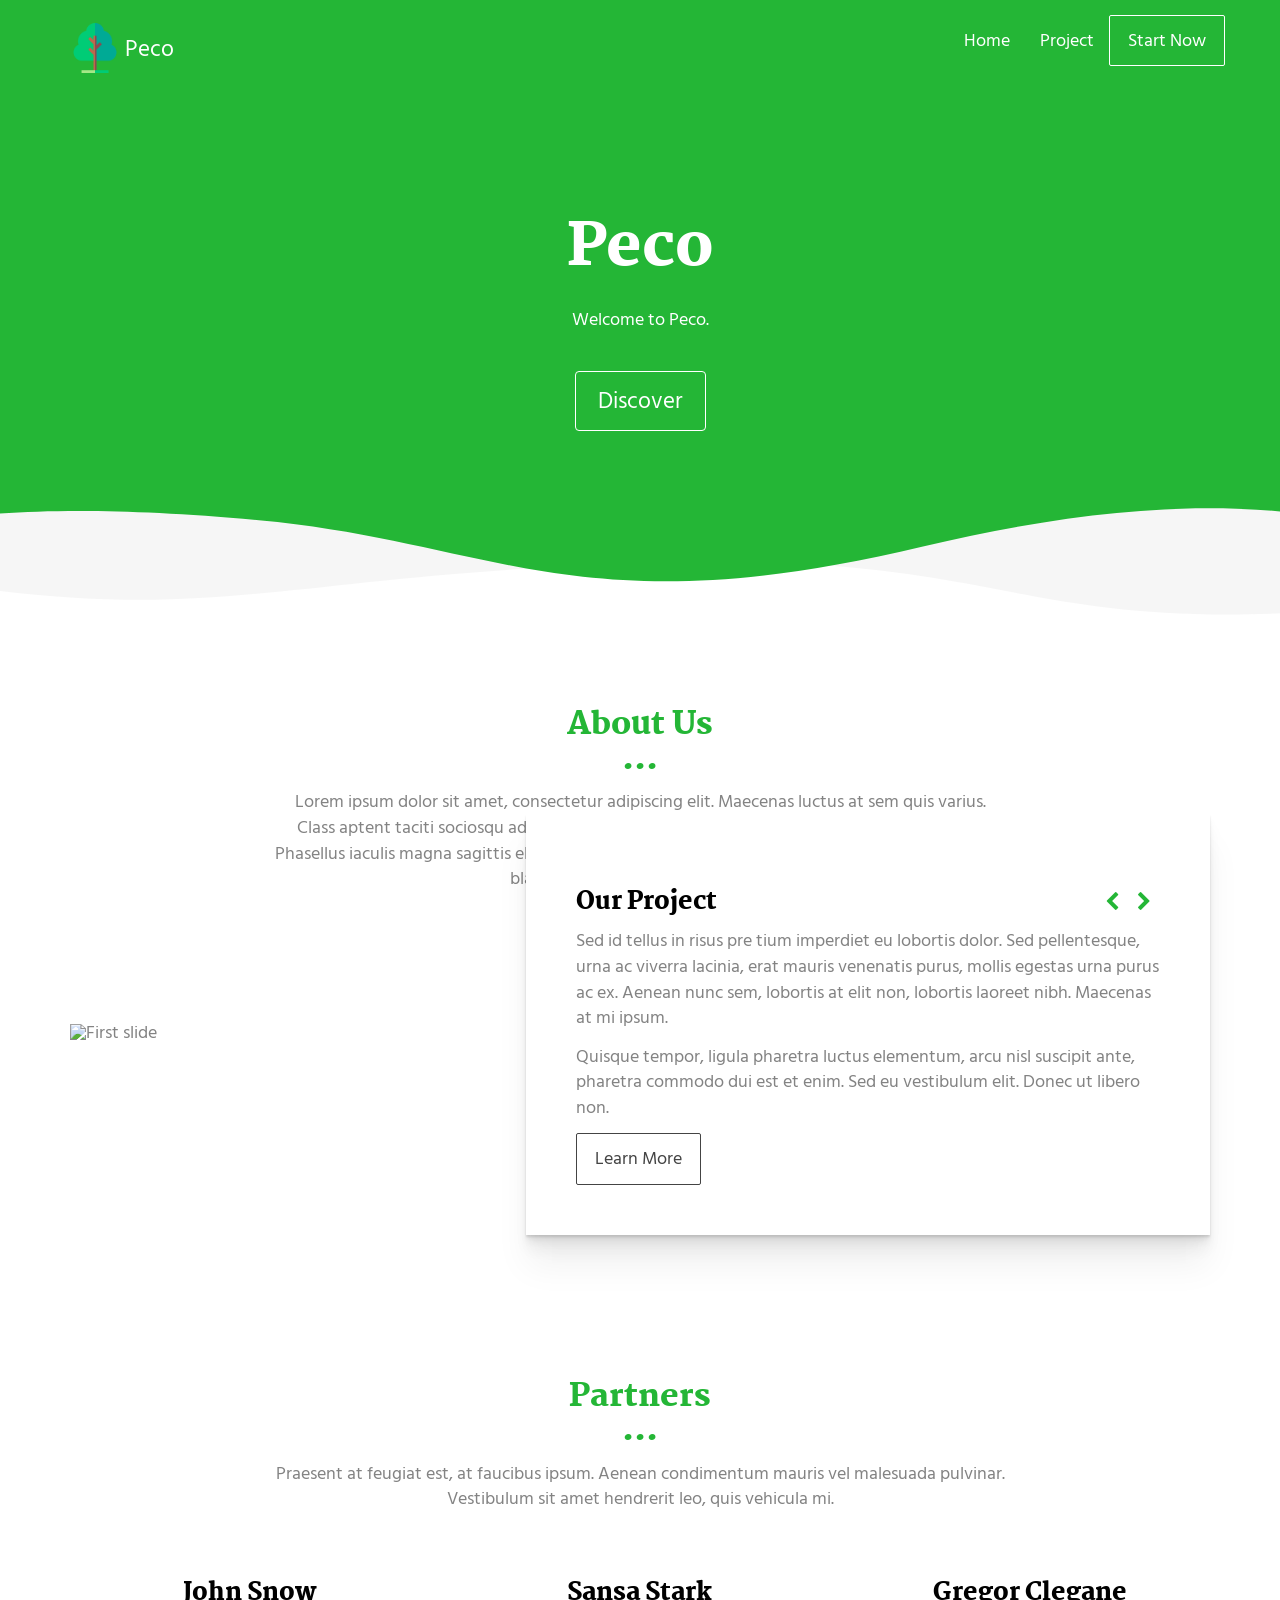
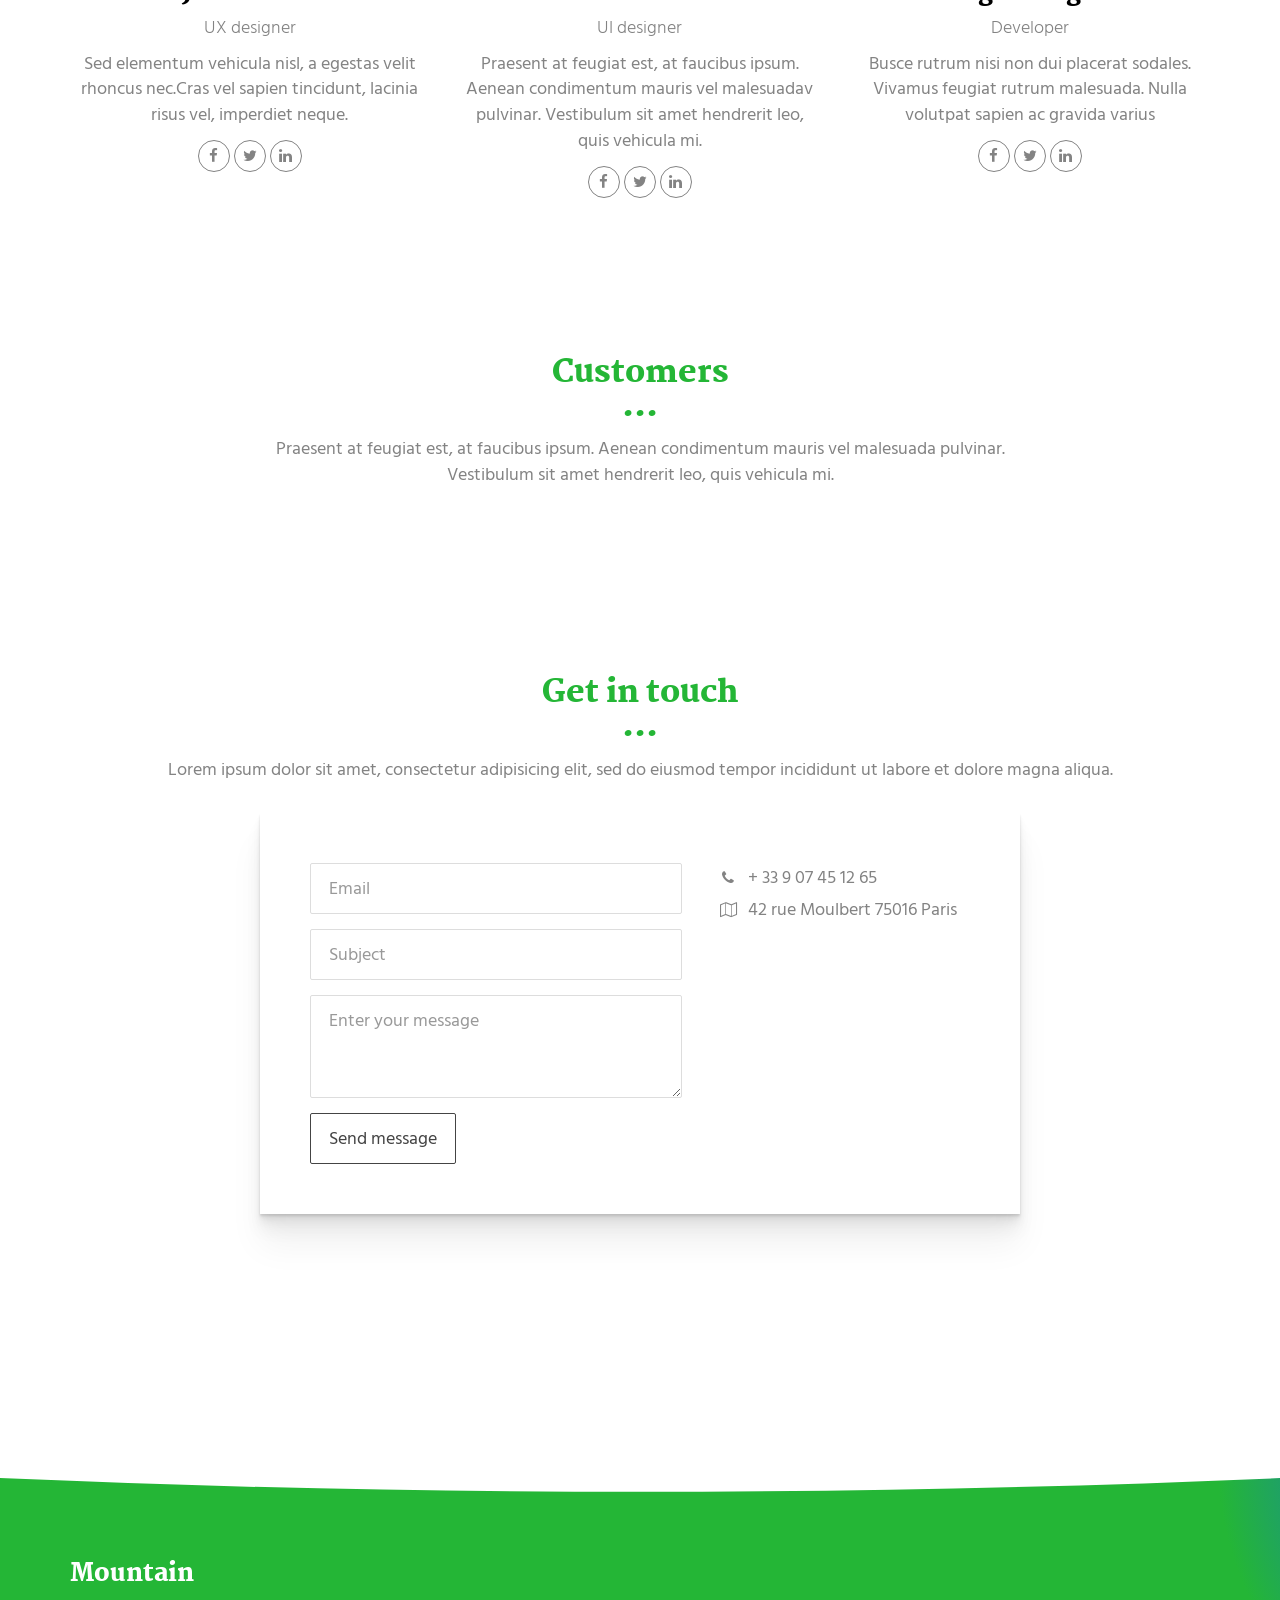
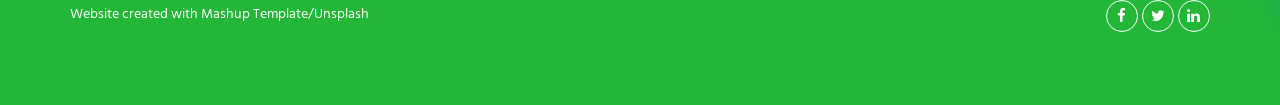
==== index.html @ 73c9eb34 "First commit" ====
<!DOCTYPE html>
<html lang="en">

<head>
  <meta charset="UTF-8">
  <meta content="IE=edge" http-equiv="X-UA-Compatible">
  <meta content="width=device-width,initial-scale=1" name="viewport">
  <meta content="description" name="description">
  <meta name="google" content="notranslate" />
  <meta content="Mashup templates have been developped by Orson.io team" name="author">

  <!-- Disable tap highlight on IE -->
  <meta name="msapplication-tap-highlight" content="no">
  
  
  <link rel="apple-touch-icon" sizes="180x180" href="./assets/apple-icon-180x180.png">
  <link href="./assets/favicon.ico" rel="icon">

  <link href="" rel="stylesheet">


  <title>Peco</title>
  <link rel="shortcut icon" type="image/png" href="./assets/images/garden.png" />

<link href="./main.550dcf66.css" rel="stylesheet"></head>

<body> <!-- Add your content of header -->
<header>
  <nav class="navbar navbar-default active">
    <div class="container">
      <div class="navbar-header">
        <button type="button" class="navbar-toggle collapsed" data-toggle="collapse" data-target="#navbar-collapse" aria-expanded="false">
          <span class="sr-only">Toggle navigation</span>
          <span class="icon-bar"></span>
          <span class="icon-bar"></span>
          <span class="icon-bar"></span>
        </button>
        <a class="navbar-brand" href="./index.html" title="">
          <img src="./assets/images/garden.png" class="navbar-logo-img" alt="">
          Peco
        </a>
      </div>

      <div class="collapse navbar-collapse" id="navbar-collapse">
        <ul class="nav navbar-nav navbar-right">
          <li><a href="./index.html" title="">Home</a></li>
          <li><a href="./project.html" title="">Project</a></li>
          <li>
            <p>
              <a href="./sample-page.html" class="btn btn-default navbar-btn" title="">Start Now</a>
            </p>
          </li>

        </ul>
      </div> 
    </div>
  </nav>
</header>

<!-- Add your site or app content here -->
  <div class="hero-full-container background-image-container white-text-container">
    <div class="container">
      <div class="row">
        <div class="col-xs-12">
          <h1>Peco</h1>
          <p>Welcome to Peco.</p>
          <br>
          <a href="./project.html" class="btn btn-default btn-lg" title="">Discover</a>
        </div>
      </div>
    </div>
  </div>

  <div class="section-container">
    <div class="container">
      <div class="row">
        <div class="col-xs-12 col-md-8 col-md-offset-2">
          <div class="text-center">
            <h2>About Us</h2>
            <p>Lorem ipsum dolor sit amet, consectetur adipiscing elit. Maecenas luctus at sem quis varius. 
            <br>
            Class aptent taciti sociosqu ad litora torquent per conubia nostra, per inceptos himenaeos. Phasellus iaculis magna sagittis elit sagittis, at hendrerit lorem venenatis. Morbi accumsan iaculis blandit. Cras ultrices hendrerit nisl.</p>
          </div>
       </div>
      </div>
    </div>
  </div>

  <div class="section-container">
    <div class="container">
      <div class="row">      
          <div class="col-xs-12">


            <div id="carousel-example-generic" class="carousel carousel-fade slide" data-ride="carousel">
                
                <div class="carousel-inner" role="listbox">

                    <div class="item active">
                        <img class="img-responsive" src="./assets/images/Forest Drone.jpg" alt="First slide">
                        <div class="carousel-caption card-shadow reveal">
                          
                          <h3>Our Project</h3>
                          <a class="left carousel-control" href="#carousel-example-generic" role="button" data-slide="prev">
                            <i class="fa fa-chevron-left" aria-hidden="true"></i>
                            <span class="sr-only">Previous</span>
                          </a>
                          <a class="right carousel-control" href="#carousel-example-generic" role="button" data-slide="next">
                            <i class="fa fa-chevron-right" aria-hidden="true"></i>
                            <span class="sr-only">Next</span>
                          </a>
                          <p>
                            Sed id tellus in risus pre
                            tium imperdiet eu lobortis dolor. Sed pellentesque, urna ac viverra lacinia, erat mauris venenatis purus, mollis egestas urna purus ac ex.
                            Aenean nunc sem, lobortis at elit non, lobortis laoreet nibh. Maecenas at mi ipsum.
                          </p>
                          
                          <p>
                            Quisque tempor, ligula pharetra luctus elementum, arcu nisl suscipit ante, pharetra commodo dui est et enim. Sed eu vestibulum elit. Donec ut libero non.
                          </p>
                          <a href="./project.html" class="btn btn-primary" title="">
                            Learn More
                          </a>
                        </div>
                    </div>
                    <div class="item">
                        <img class="img-responsive" src="./assets/images/img-07.jpg" alt="First slide">
                        <div class="carousel-caption card-shadow reveal">

                          <h3>Lbortis</h3>
                            <a class="left carousel-control" href="#carousel-example-generic" role="button" data-slide="prev">
                              <i class="fa fa-chevron-left" aria-hidden="true"></i>
                              <span class="sr-only">Previous</span>
                            </a>
                            <a class="right carousel-control" href="#carousel-example-generic" role="button" data-slide="next">
                              <i class="fa fa-chevron-right" aria-hidden="true"></i>
                              <span class="sr-only">Next</span>
                            </a>
                          <p>
                            Pre id tellus in risus pre
                            tium imperdiet eu lobortis dolor. Sed pellentesque, urna ac viverra lacinia, erat mauris venenatis purus, mollis egestas urna purus ac ex.
                            Aenean nunc sem, lobortis at elit non, lobortis laoreet nibh. Maecenas at mi ipsum.
                          </p>
                          
                          <p>
                            Quisque tempor, ligula pharetra luctus elementum, arcu nisl suscipit ante, pharetra commodo dui est et enim. Sed eu vestibulum elit. Donec ut libero non.
                          </p>
                          <a href="./project.html" class="btn btn-primary" title="">
                            Discover
                          </a>
                        </div>
                    </div>
                </div>
               
            </div>

           
          </div>
          
        </div>  
      
    </div>
  </div>

  <div class="section-container">
    <div class="container text-center">
      <div class="row section-container-spacer">
        <div class="col-xs-12 col-md-12">
          <h2>Partners</h2>
          <p>Praesent at feugiat est, at faucibus ipsum. Aenean condimentum mauris vel malesuada pulvinar. <br>Vestibulum sit amet hendrerit leo, quis vehicula mi.</p>
        </div>  
      </div>
      <div class="row">
        <div class="col-xs-12 col-md-4">
          <img src="./assets/images/profil-01.jpg" alt="" class="reveal img-responsive reveal-content image-center">
          <h3>John Snow</h3>
          <h4>UX designer</h4>
          <p>Sed elementum vehicula nisl, a egestas velit rhoncus nec.Cras vel sapien tincidunt, lacinia risus vel, imperdiet neque.</p>
          <p>
            <a href="https://facebook.com/" class="social-round-icon fa-icon" title="">
              <i class="fa fa-facebook" aria-hidden="true"></i>
            </a>
            <a href="https://twitter.com/" class="social-round-icon fa-icon" title="">
              <i class="fa fa-twitter" aria-hidden="true"></i>
            </a>
            <a href="https://www.linkedin.com/" class="social-round-icon fa-icon" title="">
              <i class="fa fa-linkedin" aria-hidden="true"></i>
            </a>
          </p>
        </div>
       
        <div class="col-xs-12 col-md-4">
          <img src="./assets/images/profil-02.jpg" alt="" class="reveal img-responsive reveal-content image-center">
          <h3>Sansa Stark</h3>
          <h4>UI designer</h4>
          <p>Praesent at feugiat est, at faucibus ipsum. Aenean condimentum mauris vel malesuadav pulvinar. Vestibulum sit amet hendrerit leo, quis vehicula mi.</p>
          <p>
            <a href="https://facebook.com/" class="social-round-icon fa-icon" title="">
              <i class="fa fa-facebook" aria-hidden="true"></i>
            </a>
            <a href="https://twitter.com/" class="social-round-icon fa-icon" title="">
              <i class="fa fa-twitter" aria-hidden="true"></i>
            </a>
            <a href="https://www.linkedin.com/" class="social-round-icon fa-icon" title="">
              <i class="fa fa-linkedin" aria-hidden="true"></i>
            </a>
          </p>
        </div>
        <div class="col-xs-12 col-md-4">
          <img src="./assets/images/profil-03.jpg" alt="" class="reveal img-responsive reveal-content image-center">
          <h3>Gregor Clegane</h3>
          <h4>Developer</h4>
          <p>Busce rutrum nisi non dui placerat sodales. Vivamus feugiat rutrum malesuada. Nulla volutpat sapien ac gravida varius</p>
          <p>
            <a href="https://facebook.com/" class="social-round-icon fa-icon" title="">
              <i class="fa fa-facebook" aria-hidden="true"></i>
            </a>
            <a href="https://twitter.com/" class="social-round-icon fa-icon" title="">
              <i class="fa fa-twitter" aria-hidden="true"></i>
            </a>
            <a href="https://www.linkedin.com/" class="social-round-icon fa-icon" title="">
              <i class="fa fa-linkedin" aria-hidden="true"></i>
            </a>
          </p>
        </div>
      </div>
    </div>
  </div>

  <div class="section-container">
    <div class="container text-center">
      <div class="row section-container-spacer">
        <div class="col-xs-12 col-md-12">
          <h2 class="text-center">Customers</h2>
          <p>Praesent at feugiat est, at faucibus ipsum. Aenean condimentum mauris vel malesuada pulvinar. <br>Vestibulum sit amet hendrerit leo, quis vehicula mi.</p>
        </div>  
      </div>
      <div class="row">
        <div class="col-xs-12 col-md-4">
          <img src="./assets/images/logo-01.png" alt="" class="img-responsive reveal-content image-center">

        </div>
       
        <div class="col-xs-12 col-md-4">
          <img src="./assets/images/logo-02.png" alt="" class="img-responsive reveal-content image-center">
        </div>
        <div class="col-xs-12 col-md-4">
          <img src="./assets/images/logo-03.png" alt="" class="img-responsive reveal-content image-center">
        </div>
      </div>
    </div>
  </div>
 
 
  <div class="section-container contact-container">
    <div class="container">
      <div class="row">
        <div class="col-xs-12 col-md-12">
          <div class="section-container-spacer">
            <h2 class="text-center">Get in touch</h2>
            <p class="text-center">Lorem ipsum dolor sit amet, consectetur adipisicing elit, sed do eiusmod
            tempor incididunt ut labore et dolore magna aliqua.</p>
          </div>
          <div class="card-container">
            <div class="card card-shadow col-xs-10 col-xs-offset-1 col-md-8 col-md-offset-2 reveal">
              <form action="" class="reveal-content">
                <div class="row">
                  <div class="col-md-7">
                    <div class="form-group">
                      <input type="email" class="form-control" id="email" placeholder="Email">
                    </div>
                    <div class="form-group">
                      <input type="text" class="form-control" id="subject" placeholder="Subject">
                    </div>
                    <div class="form-group">
                      <textarea class="form-control" rows="3" placeholder="Enter your message"></textarea>
                    </div>
                    <button type="submit" class="btn btn-primary">Send message</button>
                  </div>
                  <div class="col-md-5">
                    <ul class="list-unstyled address-container">
                      <li>
                        <span class="fa-icon">
                          <i class="fa fa-phone" aria-hidden="true"></i>
                        </span>
                        + 33 9 07 45 12 65
                      </li>
                      <li>
                        <span class="fa-icon">
                          <i class="fa fa fa-map-o" aria-hidden="true"></i>
                        </span>
                        42 rue Moulbert 75016 Paris
                      </li>
                    </ul>
                  </div>
                </div>
              </form>
            </div>
            <div class="card-image col-xs-12" style="background-image: url('/assets/images/img-01.jpg')">
            </div>
          </div>
        </div>  
      </div>
    </div>
  </div>

<script>
  document.addEventListener("DOMContentLoaded", function (event) {
    navbarFixedTopAnimation();
  });
</script>

<footer class="footer-container white-text-container">
  <div class="container">
    <div class="row">

     
      <div class="col-xs-12">
        <h3>Mountain</h3>

        <div class="row">
          <div class="col-xs-12 col-sm-7">
            <p><small>Website created with <a href="http://www.mashup-template.com/" title="Create website with free html template">Mashup Template</a>/<a href="https://www.unsplash.com/" title="Beautiful Free Images">Unsplash</a></small>
            </p>
          </div>
          <div class="col-xs-12 col-sm-5">
            <p class="text-right">
              <a href="https://facebook.com/" class="social-round-icon white-round-icon fa-icon" title="">
                <i class="fa fa-facebook" aria-hidden="true"></i>
              </a>
              <a href="https://twitter.com/" class="social-round-icon white-round-icon fa-icon" title="">
                <i class="fa fa-twitter" aria-hidden="true"></i>
              </a>
              <a href="https://www.linkedin.com/" class="social-round-icon white-round-icon fa-icon" title="">
                <i class="fa fa-linkedin" aria-hidden="true"></i>
              </a>
            </p>
          </div>
        </div>
        
        
      </div>
    </div>
  </div>
</footer>

<script>
  document.addEventListener("DOMContentLoaded", function (event) {
    navActivePage();
    scrollRevelation('.reveal');
  });
</script>

<!-- Google Analytics: change UA-XXXXX-X to be your site's ID 

<script>
  (function (i, s, o, g, r, a, m) {
    i['GoogleAnalyticsObject'] = r; i[r] = i[r] || function () {
      (i[r].q = i[r].q || []).push(arguments)
    }, i[r].l = 1 * new Date(); a = s.createElement(o),
      m = s.getElementsByTagName(o)[0]; a.async = 1; a.src = g; m.parentNode.insertBefore(a, m)
  })(window, document, 'script', '//www.google-analytics.com/analytics.js', 'ga');
  ga('create', 'UA-XXXXX-X', 'auto');
  ga('send', 'pageview');
</script>

--> <script type="text/javascript" src="./main.0cf8b554.js"></script></body>

</html>
---- main.550dcf66.css ----
@import url(https://fonts.googleapis.com/css?family=Hind+Siliguri:300,600|Martel:400,900);@import url(https://maxcdn.bootstrapcdn.com/font-awesome/4.7.0/css/font-awesome.min.css);/*!
 * Bootstrap v3.3.7 (http://getbootstrap.com)
 * Copyright 2011-2016 Twitter, Inc.
 * Licensed under MIT (https://github.com/twbs/bootstrap/blob/master/LICENSE)
 */
/*! normalize.css v3.0.3 | MIT License | github.com/necolas/normalize.css */html{font-family:sans-serif;-ms-text-size-adjust:100%;-webkit-text-size-adjust:100%}body{margin:0}article,aside,details,figcaption,figure,footer,header,hgroup,main,menu,nav,section,summary{display:block}audio,canvas,progress,video{display:inline-block;vertical-align:baseline}audio:not([controls]){display:none;height:0}[hidden],template{display:none}a{background-color:transparent}a:active,a:hover{outline:0}abbr[title]{border-bottom:1px dotted}b,strong{font-weight:700}dfn{font-style:italic}h1{font-size:2em;margin:.67em 0}mark{background:#ff0;color:#000}small{font-size:80%}sub,sup{font-size:75%;line-height:0;position:relative;vertical-align:baseline}sup{top:-.5em}sub{bottom:-.25em}img{border:0}svg:not(:root){overflow:hidden}figure{margin:1em 40px}hr{box-sizing:content-box;height:0}pre{overflow:auto}code,kbd,pre,samp{font-family:monospace,monospace;font-size:1em}button,input,optgroup,select,textarea{color:inherit;font:inherit;margin:0}button{overflow:visible}button,select{text-transform:none}button,html input[type=button],input[type=reset],input[type=submit]{-webkit-appearance:button;cursor:pointer}button[disabled],html input[disabled]{cursor:default}button::-moz-focus-inner,input::-moz-focus-inner{border:0;padding:0}input{line-height:normal}input[type=checkbox],input[type=radio]{box-sizing:border-box;padding:0}input[type=number]::-webkit-inner-spin-button,input[type=number]::-webkit-outer-spin-button{height:auto}input[type=search]{-webkit-appearance:textfield;box-sizing:content-box}input[type=search]::-webkit-search-cancel-button,input[type=search]::-webkit-search-decoration{-webkit-appearance:none}fieldset{border:1px solid silver;margin:0 2px;padding:.35em .625em .75em}textarea{overflow:auto}optgroup{font-weight:700}table{border-collapse:collapse;border-spacing:0}td,th{padding:0}

/*! Source: https://github.com/h5bp/html5-boilerplate/blob/master/src/css/main.css */@media print{*,:after,:before{background:transparent!important;color:#000!important;box-shadow:none!important;text-shadow:none!important}a,a:visited{text-decoration:underline}a[href]:after{content:" (" attr(href) ")"}abbr[title]:after{content:" (" attr(title) ")"}a[href^="#"]:after,a[href^="javascript:"]:after{content:""}blockquote,pre{border:1px solid #999;page-break-inside:avoid}thead{display:table-header-group}img,tr{page-break-inside:avoid}img{max-width:100%!important}h2,h3,p{orphans:3;widows:3}h2,h3{page-break-after:avoid}.navbar{display:none}.btn>.caret,.dropup>.btn>.caret{border-top-color:#000!important}.label{border:1px solid #000}.table{border-collapse:collapse!important}.table td,.table th{background-color:#fff!important}.table-bordered td,.table-bordered th{border:1px solid #ddd!important}}*,:after,:before{-webkit-box-sizing:border-box;-moz-box-sizing:border-box;box-sizing:border-box}html{font-size:10px;-webkit-tap-highlight-color:transparent}body{font-family:Hind Siliguri,Helvetica,Arial,sans-serif;font-size:18px;line-height:1.42857;color:#838383;background-color:#fff}button,input,select,textarea{font-family:inherit;font-size:inherit;line-height:inherit}a{color:#1763e9;text-decoration:none}a:focus,a:hover{color:#1045a4;text-decoration:underline}a:focus{outline:5px auto -webkit-focus-ring-color;outline-offset:-2px}figure{margin:0}img{vertical-align:middle}.img-responsive{display:block;max-width:100%;height:auto}.img-rounded{border-radius:4px}.img-thumbnail{padding:4px;line-height:1.42857;background-color:#fff;border:1px solid #ddd;border-radius:2px;-webkit-transition:all .2s ease-in-out;-o-transition:all .2s ease-in-out;transition:all .2s ease-in-out;display:inline-block;max-width:100%;height:auto}.img-circle{border-radius:50%}hr{margin-top:25px;margin-bottom:25px;border:0;border-top:1px solid #eee}.sr-only{position:absolute;width:1px;height:1px;margin:-1px;padding:0;overflow:hidden;clip:rect(0,0,0,0);border:0}.sr-only-focusable:active,.sr-only-focusable:focus{position:static;width:auto;height:auto;margin:0;overflow:visible;clip:auto}[role=button]{cursor:pointer}.h1,.h2,.h3,.h4,.h5,.h6,h1,h2,h3,h4,h5,h6{font-family:Martel,Times New Roman,Times,serif;font-weight:900;line-height:1.1;color:#24B636}.h1 .small,.h1 small,.h2 .small,.h2 small,.h3 .small,.h3 small,.h4 .small,.h4 small,.h5 .small,.h5 small,.h6 .small,.h6 small,h1 .small,h1 small,h2 .small,h2 small,h3 .small,h3 small,h4 .small,h4 small,h5 .small,h5 small,h6 .small,h6 small{font-weight:400;line-height:1;color:#777}.h1,.h2,.h3,h1,h2,h3{margin-top:25px;margin-bottom:12.5px}.h1 .small,.h1 small,.h2 .small,.h2 small,.h3 .small,.h3 small,h1 .small,h1 small,h2 .small,h2 small,h3 .small,h3 small{font-size:65%}.h4,.h5,.h6,h4,h5,h6{margin-top:12.5px;margin-bottom:12.5px}.h4 .small,.h4 small,.h5 .small,.h5 small,.h6 .small,.h6 small,h4 .small,h4 small,h5 .small,h5 small,h6 .small,h6 small{font-size:75%}.h1,h1{font-size:59px}.h2,h2{font-size:31px}.h3,h3{font-size:24px}.h4,.h5,h4,h5{font-size:18px}.h6,h6{font-size:16px}p{margin:0 0 12.5px}.lead{margin-bottom:25px;font-size:20px;font-weight:300;line-height:1.4}@media (min-width:768px){.lead{font-size:27px}}.small,small{font-size:77%}.mark,mark{background-color:#fcf8e3;padding:.2em}.text-left{text-align:left}.text-right{text-align:right}.text-center{text-align:center}.text-justify{text-align:justify}.text-nowrap{white-space:nowrap}.text-lowercase{text-transform:lowercase}.initialism,.text-uppercase{text-transform:uppercase}.text-capitalize{text-transform:capitalize}.text-muted{color:#777}.text-primary{color:#1763e9}a.text-primary:focus,a.text-primary:hover{color:#124fbb}.text-success{color:#fff}a.text-success:focus,a.text-success:hover{color:#e6e6e6}.text-info{color:#31708f}a.text-info:focus,a.text-info:hover{color:#245269}.text-warning{color:#8a6d3b}a.text-warning:focus,a.text-warning:hover{color:#66512c}.text-danger{color:#fff}a.text-danger:focus,a.text-danger:hover{color:#e6e6e6}.bg-primary{color:#fff;background-color:#1763e9}a.bg-primary:focus,a.bg-primary:hover{background-color:#124fbb}.bg-success{background-color:#08005f}a.bg-success:focus,a.bg-success:hover{background-color:#04002c}.bg-info{background-color:#d9edf7}a.bg-info:focus,a.bg-info:hover{background-color:#afd9ee}.bg-warning{background-color:#fcf8e3}a.bg-warning:focus,a.bg-warning:hover{background-color:#f7ecb5}.bg-danger{background-color:#ca044b}a.bg-danger:focus,a.bg-danger:hover{background-color:#980338}.page-header{padding-bottom:11.5px;margin:50px 0 25px;border-bottom:1px solid #eee}ol,ul{margin-top:0;margin-bottom:12.5px}ol ol,ol ul,ul ol,ul ul{margin-bottom:0}.list-inline,.list-unstyled{padding-left:0;list-style:none}.list-inline{margin-left:-5px}.list-inline>li{display:inline-block;padding-left:5px;padding-right:5px}dl{margin-top:0;margin-bottom:25px}dd,dt{line-height:1.42857}dt{font-weight:700}dd{margin-left:0}.dl-horizontal dd:after,.dl-horizontal dd:before{content:" ";display:table}.dl-horizontal dd:after{clear:both}@media (min-width:768px){.dl-horizontal dt{float:left;width:160px;clear:left;text-align:right;overflow:hidden;text-overflow:ellipsis;white-space:nowrap}.dl-horizontal dd{margin-left:180px}}abbr[data-original-title],abbr[title]{cursor:help;border-bottom:1px dotted #777}.initialism{font-size:90%}blockquote{padding:12.5px 25px;margin:0 0 25px;font-size:22.5px;border-left:5px solid #eee}blockquote ol:last-child,blockquote p:last-child,blockquote ul:last-child{margin-bottom:0}blockquote .small,blockquote footer,blockquote small{display:block;font-size:80%;line-height:1.42857;color:#777}blockquote .small:before,blockquote footer:before,blockquote small:before{content:"\2014   \A0"}.blockquote-reverse,blockquote.pull-right{padding-right:15px;padding-left:0;border-right:5px solid #eee;border-left:0;text-align:right}.blockquote-reverse .small:before,.blockquote-reverse footer:before,.blockquote-reverse small:before,blockquote.pull-right .small:before,blockquote.pull-right footer:before,blockquote.pull-right small:before{content:""}.blockquote-reverse .small:after,.blockquote-reverse footer:after,.blockquote-reverse small:after,blockquote.pull-right .small:after,blockquote.pull-right footer:after,blockquote.pull-right small:after{content:"\A0   \2014"}address{margin-bottom:25px;font-style:normal;line-height:1.42857}code,kbd,pre,samp{font-family:Menlo,Monaco,Consolas,Courier New,monospace}code{color:#c7254e;background-color:#f9f2f4}code,kbd{padding:2px 4px;font-size:90%;border-radius:2px}kbd{color:#fff;background-color:#333;box-shadow:inset 0 -1px 0 rgba(0,0,0,.25)}kbd kbd{padding:0;font-size:100%;font-weight:700;box-shadow:none}pre{display:block;padding:12px;margin:0 0 12.5px;font-size:17px;line-height:1.42857;word-break:break-all;word-wrap:break-word;color:#333;background-color:#f5f5f5;border:1px solid #ccc;border-radius:2px}pre code{padding:0;font-size:inherit;color:inherit;white-space:pre-wrap;background-color:transparent;border-radius:0}.pre-scrollable{max-height:340px;overflow-y:scroll}.container{margin-right:auto;margin-left:auto;padding-left:15px;padding-right:15px}.container:after,.container:before{content:" ";display:table}.container:after{clear:both}@media (min-width:768px){.container{width:750px}}@media (min-width:992px){.container{width:970px}}@media (min-width:1200px){.container{width:1170px}}.container-fluid{margin-right:auto;margin-left:auto;padding-left:15px;padding-right:15px}.container-fluid:after,.container-fluid:before{content:" ";display:table}.container-fluid:after{clear:both}.row{margin-left:-15px;margin-right:-15px}.row:after,.row:before{content:" ";display:table}.row:after{clear:both}.col-lg-1,.col-lg-2,.col-lg-3,.col-lg-4,.col-lg-5,.col-lg-6,.col-lg-7,.col-lg-8,.col-lg-9,.col-lg-10,.col-lg-11,.col-lg-12,.col-md-1,.col-md-2,.col-md-3,.col-md-4,.col-md-5,.col-md-6,.col-md-7,.col-md-8,.col-md-9,.col-md-10,.col-md-11,.col-md-12,.col-sm-1,.col-sm-2,.col-sm-3,.col-sm-4,.col-sm-5,.col-sm-6,.col-sm-7,.col-sm-8,.col-sm-9,.col-sm-10,.col-sm-11,.col-sm-12,.col-xs-1,.col-xs-2,.col-xs-3,.col-xs-4,.col-xs-5,.col-xs-6,.col-xs-7,.col-xs-8,.col-xs-9,.col-xs-10,.col-xs-11,.col-xs-12{position:relative;min-height:1px;padding-left:15px;padding-right:15px}.col-xs-1,.col-xs-2,.col-xs-3,.col-xs-4,.col-xs-5,.col-xs-6,.col-xs-7,.col-xs-8,.col-xs-9,.col-xs-10,.col-xs-11,.col-xs-12{float:left}.col-xs-1{width:8.33333%}.col-xs-2{width:16.66667%}.col-xs-3{width:25%}.col-xs-4{width:33.33333%}.col-xs-5{width:41.66667%}.col-xs-6{width:50%}.col-xs-7{width:58.33333%}.col-xs-8{width:66.66667%}.col-xs-9{width:75%}.col-xs-10{width:83.33333%}.col-xs-11{width:91.66667%}.col-xs-12{width:100%}.col-xs-pull-0{right:auto}.col-xs-pull-1{right:8.33333%}.col-xs-pull-2{right:16.66667%}.col-xs-pull-3{right:25%}.col-xs-pull-4{right:33.33333%}.col-xs-pull-5{right:41.66667%}.col-xs-pull-6{right:50%}.col-xs-pull-7{right:58.33333%}.col-xs-pull-8{right:66.66667%}.col-xs-pull-9{right:75%}.col-xs-pull-10{right:83.33333%}.col-xs-pull-11{right:91.66667%}.col-xs-pull-12{right:100%}.col-xs-push-0{left:auto}.col-xs-push-1{left:8.33333%}.col-xs-push-2{left:16.66667%}.col-xs-push-3{left:25%}.col-xs-push-4{left:33.33333%}.col-xs-push-5{left:41.66667%}.col-xs-push-6{left:50%}.col-xs-push-7{left:58.33333%}.col-xs-push-8{left:66.66667%}.col-xs-push-9{left:75%}.col-xs-push-10{left:83.33333%}.col-xs-push-11{left:91.66667%}.col-xs-push-12{left:100%}.col-xs-offset-0{margin-left:0}.col-xs-offset-1{margin-left:8.33333%}.col-xs-offset-2{margin-left:16.66667%}.col-xs-offset-3{margin-left:25%}.col-xs-offset-4{margin-left:33.33333%}.col-xs-offset-5{margin-left:41.66667%}.col-xs-offset-6{margin-left:50%}.col-xs-offset-7{margin-left:58.33333%}.col-xs-offset-8{margin-left:66.66667%}.col-xs-offset-9{margin-left:75%}.col-xs-offset-10{margin-left:83.33333%}.col-xs-offset-11{margin-left:91.66667%}.col-xs-offset-12{margin-left:100%}@media (min-width:768px){.col-sm-1,.col-sm-2,.col-sm-3,.col-sm-4,.col-sm-5,.col-sm-6,.col-sm-7,.col-sm-8,.col-sm-9,.col-sm-10,.col-sm-11,.col-sm-12{float:left}.col-sm-1{width:8.33333%}.col-sm-2{width:16.66667%}.col-sm-3{width:25%}.col-sm-4{width:33.33333%}.col-sm-5{width:41.66667%}.col-sm-6{width:50%}.col-sm-7{width:58.33333%}.col-sm-8{width:66.66667%}.col-sm-9{width:75%}.col-sm-10{width:83.33333%}.col-sm-11{width:91.66667%}.col-sm-12{width:100%}.col-sm-pull-0{right:auto}.col-sm-pull-1{right:8.33333%}.col-sm-pull-2{right:16.66667%}.col-sm-pull-3{right:25%}.col-sm-pull-4{right:33.33333%}.col-sm-pull-5{right:41.66667%}.col-sm-pull-6{right:50%}.col-sm-pull-7{right:58.33333%}.col-sm-pull-8{right:66.66667%}.col-sm-pull-9{right:75%}.col-sm-pull-10{right:83.33333%}.col-sm-pull-11{right:91.66667%}.col-sm-pull-12{right:100%}.col-sm-push-0{left:auto}.col-sm-push-1{left:8.33333%}.col-sm-push-2{left:16.66667%}.col-sm-push-3{left:25%}.col-sm-push-4{left:33.33333%}.col-sm-push-5{left:41.66667%}.col-sm-push-6{left:50%}.col-sm-push-7{left:58.33333%}.col-sm-push-8{left:66.66667%}.col-sm-push-9{left:75%}.col-sm-push-10{left:83.33333%}.col-sm-push-11{left:91.66667%}.col-sm-push-12{left:100%}.col-sm-offset-0{margin-left:0}.col-sm-offset-1{margin-left:8.33333%}.col-sm-offset-2{margin-left:16.66667%}.col-sm-offset-3{margin-left:25%}.col-sm-offset-4{margin-left:33.33333%}.col-sm-offset-5{margin-left:41.66667%}.col-sm-offset-6{margin-left:50%}.col-sm-offset-7{margin-left:58.33333%}.col-sm-offset-8{margin-left:66.66667%}.col-sm-offset-9{margin-left:75%}.col-sm-offset-10{margin-left:83.33333%}.col-sm-offset-11{margin-left:91.66667%}.col-sm-offset-12{margin-left:100%}}@media (min-width:992px){.col-md-1,.col-md-2,.col-md-3,.col-md-4,.col-md-5,.col-md-6,.col-md-7,.col-md-8,.col-md-9,.col-md-10,.col-md-11,.col-md-12{float:left}.col-md-1{width:8.33333%}.col-md-2{width:16.66667%}.col-md-3{width:25%}.col-md-4{width:33.33333%}.col-md-5{width:41.66667%}.col-md-6{width:50%}.col-md-7{width:58.33333%}.col-md-8{width:66.66667%}.col-md-9{width:75%}.col-md-10{width:83.33333%}.col-md-11{width:91.66667%}.col-md-12{width:100%}.col-md-pull-0{right:auto}.col-md-pull-1{right:8.33333%}.col-md-pull-2{right:16.66667%}.col-md-pull-3{right:25%}.col-md-pull-4{right:33.33333%}.col-md-pull-5{right:41.66667%}.col-md-pull-6{right:50%}.col-md-pull-7{right:58.33333%}.col-md-pull-8{right:66.66667%}.col-md-pull-9{right:75%}.col-md-pull-10{right:83.33333%}.col-md-pull-11{right:91.66667%}.col-md-pull-12{right:100%}.col-md-push-0{left:auto}.col-md-push-1{left:8.33333%}.col-md-push-2{left:16.66667%}.col-md-push-3{left:25%}.col-md-push-4{left:33.33333%}.col-md-push-5{left:41.66667%}.col-md-push-6{left:50%}.col-md-push-7{left:58.33333%}.col-md-push-8{left:66.66667%}.col-md-push-9{left:75%}.col-md-push-10{left:83.33333%}.col-md-push-11{left:91.66667%}.col-md-push-12{left:100%}.col-md-offset-0{margin-left:0}.col-md-offset-1{margin-left:8.33333%}.col-md-offset-2{margin-left:16.66667%}.col-md-offset-3{margin-left:25%}.col-md-offset-4{margin-left:33.33333%}.col-md-offset-5{margin-left:41.66667%}.col-md-offset-6{margin-left:50%}.col-md-offset-7{margin-left:58.33333%}.col-md-offset-8{margin-left:66.66667%}.col-md-offset-9{margin-left:75%}.col-md-offset-10{margin-left:83.33333%}.col-md-offset-11{margin-left:91.66667%}.col-md-offset-12{margin-left:100%}}@media (min-width:1200px){.col-lg-1,.col-lg-2,.col-lg-3,.col-lg-4,.col-lg-5,.col-lg-6,.col-lg-7,.col-lg-8,.col-lg-9,.col-lg-10,.col-lg-11,.col-lg-12{float:left}.col-lg-1{width:8.33333%}.col-lg-2{width:16.66667%}.col-lg-3{width:25%}.col-lg-4{width:33.33333%}.col-lg-5{width:41.66667%}.col-lg-6{width:50%}.col-lg-7{width:58.33333%}.col-lg-8{width:66.66667%}.col-lg-9{width:75%}.col-lg-10{width:83.33333%}.col-lg-11{width:91.66667%}.col-lg-12{width:100%}.col-lg-pull-0{right:auto}.col-lg-pull-1{right:8.33333%}.col-lg-pull-2{right:16.66667%}.col-lg-pull-3{right:25%}.col-lg-pull-4{right:33.33333%}.col-lg-pull-5{right:41.66667%}.col-lg-pull-6{right:50%}.col-lg-pull-7{right:58.33333%}.col-lg-pull-8{right:66.66667%}.col-lg-pull-9{right:75%}.col-lg-pull-10{right:83.33333%}.col-lg-pull-11{right:91.66667%}.col-lg-pull-12{right:100%}.col-lg-push-0{left:auto}.col-lg-push-1{left:8.33333%}.col-lg-push-2{left:16.66667%}.col-lg-push-3{left:25%}.col-lg-push-4{left:33.33333%}.col-lg-push-5{left:41.66667%}.col-lg-push-6{left:50%}.col-lg-push-7{left:58.33333%}.col-lg-push-8{left:66.66667%}.col-lg-push-9{left:75%}.col-lg-push-10{left:83.33333%}.col-lg-push-11{left:91.66667%}.col-lg-push-12{left:100%}.col-lg-offset-0{margin-left:0}.col-lg-offset-1{margin-left:8.33333%}.col-lg-offset-2{margin-left:16.66667%}.col-lg-offset-3{margin-left:25%}.col-lg-offset-4{margin-left:33.33333%}.col-lg-offset-5{margin-left:41.66667%}.col-lg-offset-6{margin-left:50%}.col-lg-offset-7{margin-left:58.33333%}.col-lg-offset-8{margin-left:66.66667%}.col-lg-offset-9{margin-left:75%}.col-lg-offset-10{margin-left:83.33333%}.col-lg-offset-11{margin-left:91.66667%}.col-lg-offset-12{margin-left:100%}}table{background-color:transparent}caption{padding-top:8px;padding-bottom:8px;color:#777}caption,th{text-align:left}.table{width:100%;max-width:100%;margin-bottom:25px}.table>tbody>tr>td,.table>tbody>tr>th,.table>tfoot>tr>td,.table>tfoot>tr>th,.table>thead>tr>td,.table>thead>tr>th{padding:8px;line-height:1.42857;vertical-align:top;border-top:1px solid #ddd}.table>thead>tr>th{vertical-align:bottom;border-bottom:2px solid #ddd}.table>caption+thead>tr:first-child>td,.table>caption+thead>tr:first-child>th,.table>colgroup+thead>tr:first-child>td,.table>colgroup+thead>tr:first-child>th,.table>thead:first-child>tr:first-child>td,.table>thead:first-child>tr:first-child>th{border-top:0}.table>tbody+tbody{border-top:2px solid #ddd}.table .table{background-color:#fff}.table-condensed>tbody>tr>td,.table-condensed>tbody>tr>th,.table-condensed>tfoot>tr>td,.table-condensed>tfoot>tr>th,.table-condensed>thead>tr>td,.table-condensed>thead>tr>th{padding:5px}.table-bordered,.table-bordered>tbody>tr>td,.table-bordered>tbody>tr>th,.table-bordered>tfoot>tr>td,.table-bordered>tfoot>tr>th,.table-bordered>thead>tr>td,.table-bordered>thead>tr>th{border:1px solid #ddd}.table-bordered>thead>tr>td,.table-bordered>thead>tr>th{border-bottom-width:2px}.table-striped>tbody>tr:nth-of-type(odd){background-color:#f9f9f9}.table-hover>tbody>tr:hover{background-color:#f5f5f5}table col[class*=col-]{position:static;float:none;display:table-column}table td[class*=col-],table th[class*=col-]{position:static;float:none;display:table-cell}.table>tbody>tr.active>td,.table>tbody>tr.active>th,.table>tbody>tr>td.active,.table>tbody>tr>th.active,.table>tfoot>tr.active>td,.table>tfoot>tr.active>th,.table>tfoot>tr>td.active,.table>tfoot>tr>th.active,.table>thead>tr.active>td,.table>thead>tr.active>th,.table>thead>tr>td.active,.table>thead>tr>th.active{background-color:#f5f5f5}.table-hover>tbody>tr.active:hover>td,.table-hover>tbody>tr.active:hover>th,.table-hover>tbody>tr:hover>.active,.table-hover>tbody>tr>td.active:hover,.table-hover>tbody>tr>th.active:hover{background-color:#e8e8e8}.table>tbody>tr.success>td,.table>tbody>tr.success>th,.table>tbody>tr>td.success,.table>tbody>tr>th.success,.table>tfoot>tr.success>td,.table>tfoot>tr.success>th,.table>tfoot>tr>td.success,.table>tfoot>tr>th.success,.table>thead>tr.success>td,.table>thead>tr.success>th,.table>thead>tr>td.success,.table>thead>tr>th.success{background-color:#08005f}.table-hover>tbody>tr.success:hover>td,.table-hover>tbody>tr.success:hover>th,.table-hover>tbody>tr:hover>.success,.table-hover>tbody>tr>td.success:hover,.table-hover>tbody>tr>th.success:hover{background-color:#060046}.table>tbody>tr.info>td,.table>tbody>tr.info>th,.table>tbody>tr>td.info,.table>tbody>tr>th.info,.table>tfoot>tr.info>td,.table>tfoot>tr.info>th,.table>tfoot>tr>td.info,.table>tfoot>tr>th.info,.table>thead>tr.info>td,.table>thead>tr.info>th,.table>thead>tr>td.info,.table>thead>tr>th.info{background-color:#d9edf7}.table-hover>tbody>tr.info:hover>td,.table-hover>tbody>tr.info:hover>th,.table-hover>tbody>tr:hover>.info,.table-hover>tbody>tr>td.info:hover,.table-hover>tbody>tr>th.info:hover{background-color:#c4e3f3}.table>tbody>tr.warning>td,.table>tbody>tr.warning>th,.table>tbody>tr>td.warning,.table>tbody>tr>th.warning,.table>tfoot>tr.warning>td,.table>tfoot>tr.warning>th,.table>tfoot>tr>td.warning,.table>tfoot>tr>th.warning,.table>thead>tr.warning>td,.table>thead>tr.warning>th,.table>thead>tr>td.warning,.table>thead>tr>th.warning{background-color:#fcf8e3}.table-hover>tbody>tr.warning:hover>td,.table-hover>tbody>tr.warning:hover>th,.table-hover>tbody>tr:hover>.warning,.table-hover>tbody>tr>td.warning:hover,.table-hover>tbody>tr>th.warning:hover{background-color:#faf2cc}.table>tbody>tr.danger>td,.table>tbody>tr.danger>th,.table>tbody>tr>td.danger,.table>tbody>tr>th.danger,.table>tfoot>tr.danger>td,.table>tfoot>tr.danger>th,.table>tfoot>tr>td.danger,.table>tfoot>tr>th.danger,.table>thead>tr.danger>td,.table>thead>tr.danger>th,.table>thead>tr>td.danger,.table>thead>tr>th.danger{background-color:#ca044b}.table-hover>tbody>tr.danger:hover>td,.table-hover>tbody>tr.danger:hover>th,.table-hover>tbody>tr:hover>.danger,.table-hover>tbody>tr>td.danger:hover,.table-hover>tbody>tr>th.danger:hover{background-color:#b10442}.table-responsive{overflow-x:auto;min-height:.01%}@media screen and (max-width:767px){.table-responsive{width:100%;margin-bottom:18.75px;overflow-y:hidden;-ms-overflow-style:-ms-autohiding-scrollbar;border:1px solid #ddd}.table-responsive>.table{margin-bottom:0}.table-responsive>.table>tbody>tr>td,.table-responsive>.table>tbody>tr>th,.table-responsive>.table>tfoot>tr>td,.table-responsive>.table>tfoot>tr>th,.table-responsive>.table>thead>tr>td,.table-responsive>.table>thead>tr>th{white-space:nowrap}.table-responsive>.table-bordered{border:0}.table-responsive>.table-bordered>tbody>tr>td:first-child,.table-responsive>.table-bordered>tbody>tr>th:first-child,.table-responsive>.table-bordered>tfoot>tr>td:first-child,.table-responsive>.table-bordered>tfoot>tr>th:first-child,.table-responsive>.table-bordered>thead>tr>td:first-child,.table-responsive>.table-bordered>thead>tr>th:first-child{border-left:0}.table-responsive>.table-bordered>tbody>tr>td:last-child,.table-responsive>.table-bordered>tbody>tr>th:last-child,.table-responsive>.table-bordered>tfoot>tr>td:last-child,.table-responsive>.table-bordered>tfoot>tr>th:last-child,.table-responsive>.table-bordered>thead>tr>td:last-child,.table-responsive>.table-bordered>thead>tr>th:last-child{border-right:0}.table-responsive>.table-bordered>tbody>tr:last-child>td,.table-responsive>.table-bordered>tbody>tr:last-child>th,.table-responsive>.table-bordered>tfoot>tr:last-child>td,.table-responsive>.table-bordered>tfoot>tr:last-child>th{border-bottom:0}}fieldset{margin:0;min-width:0}fieldset,legend{padding:0;border:0}legend{display:block;width:100%;margin-bottom:25px;font-size:27px;line-height:inherit;color:#333;border-bottom:1px solid #e5e5e5}label{display:inline-block;max-width:100%;margin-bottom:5px;font-weight:700}input[type=search]{-webkit-box-sizing:border-box;-moz-box-sizing:border-box;box-sizing:border-box}input[type=checkbox],input[type=radio]{margin:4px 0 0;margin-top:1px\9;line-height:normal}input[type=file]{display:block}input[type=range]{display:block;width:100%}select[multiple],select[size]{height:auto}input[type=checkbox]:focus,input[type=file]:focus,input[type=radio]:focus{outline:5px auto -webkit-focus-ring-color;outline-offset:-2px}output{padding-top:13px}.form-control,output{display:block;font-size:18px;line-height:1.42857;color:#555}.form-control{width:100%;height:51px;padding:12px 18px;background-color:#fff;background-image:none;border:1px solid #ddd;border-radius:2px;-webkit-box-shadow:inset 0 1px 1px rgba(0,0,0,.075);box-shadow:inset 0 1px 1px rgba(0,0,0,.075);-webkit-transition:border-color .15s ease-in-out,box-shadow .15s ease-in-out;-o-transition:border-color ease-in-out .15s,box-shadow ease-in-out .15s;transition:border-color .15s ease-in-out,box-shadow .15s ease-in-out}.form-control:focus{border-color:#66afe9;-webkit-box-shadow:inset 0 1px 1px rgba(0,0,0,.075),0 0 8px rgba(102,175,233,.6);box-shadow:inset 0 1px 1px rgba(0,0,0,.075),0 0 8px rgba(102,175,233,.6)}.form-control::-moz-placeholder{color:#999;opacity:1}.form-control:-ms-input-placeholder{color:#999}.form-control::-webkit-input-placeholder{color:#999}.form-control::-ms-expand{border:0;background-color:transparent}.form-control[disabled],.form-control[readonly],fieldset[disabled] .form-control{background-color:#eee;opacity:1}.form-control[disabled],fieldset[disabled] .form-control{cursor:not-allowed}textarea.form-control{height:auto}input[type=search]{-webkit-appearance:none}@media screen and (-webkit-min-device-pixel-ratio:0){input[type=date].form-control,input[type=datetime-local].form-control,input[type=month].form-control,input[type=time].form-control{line-height:51px}.input-group-sm>.input-group-btn>input[type=date].btn,.input-group-sm>.input-group-btn>input[type=datetime-local].btn,.input-group-sm>.input-group-btn>input[type=month].btn,.input-group-sm>.input-group-btn>input[type=time].btn,.input-group-sm>input[type=date].form-control,.input-group-sm>input[type=date].input-group-addon,.input-group-sm>input[type=datetime-local].form-control,.input-group-sm>input[type=datetime-local].input-group-addon,.input-group-sm>input[type=month].form-control,.input-group-sm>input[type=month].input-group-addon,.input-group-sm>input[type=time].form-control,.input-group-sm>input[type=time].input-group-addon,.input-group-sm input[type=date],.input-group-sm input[type=datetime-local],.input-group-sm input[type=month],.input-group-sm input[type=time],input[type=date].input-sm,input[type=datetime-local].input-sm,input[type=month].input-sm,input[type=time].input-sm{line-height:37px}.input-group-lg>.input-group-btn>input[type=date].btn,.input-group-lg>.input-group-btn>input[type=datetime-local].btn,.input-group-lg>.input-group-btn>input[type=month].btn,.input-group-lg>.input-group-btn>input[type=time].btn,.input-group-lg>input[type=date].form-control,.input-group-lg>input[type=date].input-group-addon,.input-group-lg>input[type=datetime-local].form-control,.input-group-lg>input[type=datetime-local].input-group-addon,.input-group-lg>input[type=month].form-control,.input-group-lg>input[type=month].input-group-addon,.input-group-lg>input[type=time].form-control,.input-group-lg>input[type=time].input-group-addon,.input-group-lg input[type=date],.input-group-lg input[type=datetime-local],.input-group-lg input[type=month],.input-group-lg input[type=time],input[type=date].input-lg,input[type=datetime-local].input-lg,input[type=month].input-lg,input[type=time].input-lg{line-height:61px}}.form-group{margin-bottom:15px}.checkbox,.radio{position:relative;display:block;margin-top:10px;margin-bottom:10px}.checkbox label,.radio label{min-height:25px;padding-left:20px;margin-bottom:0;font-weight:400;cursor:pointer}.checkbox-inline input[type=checkbox],.checkbox input[type=checkbox],.radio-inline input[type=radio],.radio input[type=radio]{position:absolute;margin-left:-20px;margin-top:4px\9}.checkbox+.checkbox,.radio+.radio{margin-top:-5px}.checkbox-inline,.radio-inline{position:relative;display:inline-block;padding-left:20px;margin-bottom:0;vertical-align:middle;font-weight:400;cursor:pointer}.checkbox-inline+.checkbox-inline,.radio-inline+.radio-inline{margin-top:0;margin-left:10px}.checkbox-inline.disabled,.checkbox.disabled label,.radio-inline.disabled,.radio.disabled label,fieldset[disabled] .checkbox-inline,fieldset[disabled] .checkbox label,fieldset[disabled] .radio-inline,fieldset[disabled] .radio label,fieldset[disabled] input[type=checkbox],fieldset[disabled] input[type=radio],input[type=checkbox].disabled,input[type=checkbox][disabled],input[type=radio].disabled,input[type=radio][disabled]{cursor:not-allowed}.form-control-static{padding-top:13px;padding-bottom:13px;margin-bottom:0;min-height:43px}.form-control-static.input-lg,.form-control-static.input-sm,.input-group-lg>.form-control-static.form-control,.input-group-lg>.form-control-static.input-group-addon,.input-group-lg>.input-group-btn>.form-control-static.btn,.input-group-sm>.form-control-static.form-control,.input-group-sm>.form-control-static.input-group-addon,.input-group-sm>.input-group-btn>.form-control-static.btn{padding-left:0;padding-right:0}.input-group-sm>.form-control,.input-group-sm>.input-group-addon,.input-group-sm>.input-group-btn>.btn,.input-sm{height:37px;padding:7px 10px;font-size:14px;line-height:1.5;border-radius:2px}.input-group-sm>.input-group-btn>select.btn,.input-group-sm>select.form-control,.input-group-sm>select.input-group-addon,select.input-sm{height:37px;line-height:37px}.input-group-sm>.input-group-btn>select[multiple].btn,.input-group-sm>.input-group-btn>textarea.btn,.input-group-sm>select[multiple].form-control,.input-group-sm>select[multiple].input-group-addon,.input-group-sm>textarea.form-control,.input-group-sm>textarea.input-group-addon,select[multiple].input-sm,textarea.input-sm{height:auto}.form-group-sm .form-control{height:37px;padding:7px 10px;font-size:14px;line-height:1.5;border-radius:2px}.form-group-sm select.form-control{height:37px;line-height:37px}.form-group-sm select[multiple].form-control,.form-group-sm textarea.form-control{height:auto}.form-group-sm .form-control-static{height:37px;min-height:39px;padding:8px 10px;font-size:14px;line-height:1.5}.input-group-lg>.form-control,.input-group-lg>.input-group-addon,.input-group-lg>.input-group-btn>.btn,.input-lg{height:61px;padding:14px 22px;font-size:23px;line-height:1.33333;border-radius:4px}.input-group-lg>.input-group-btn>select.btn,.input-group-lg>select.form-control,.input-group-lg>select.input-group-addon,select.input-lg{height:61px;line-height:61px}.input-group-lg>.input-group-btn>select[multiple].btn,.input-group-lg>.input-group-btn>textarea.btn,.input-group-lg>select[multiple].form-control,.input-group-lg>select[multiple].input-group-addon,.input-group-lg>textarea.form-control,.input-group-lg>textarea.input-group-addon,select[multiple].input-lg,textarea.input-lg{height:auto}.form-group-lg .form-control{height:61px;padding:14px 22px;font-size:23px;line-height:1.33333;border-radius:4px}.form-group-lg select.form-control{height:61px;line-height:61px}.form-group-lg select[multiple].form-control,.form-group-lg textarea.form-control{height:auto}.form-group-lg .form-control-static{height:61px;min-height:48px;padding:15px 22px;font-size:23px;line-height:1.33333}.has-feedback{position:relative}.has-feedback .form-control{padding-right:63.75px}.form-control-feedback{position:absolute;top:0;right:0;z-index:2;display:block;width:51px;height:51px;line-height:51px;text-align:center;pointer-events:none}.form-group-lg .form-control+.form-control-feedback,.input-group-lg+.form-control-feedback,.input-group-lg>.form-control+.form-control-feedback,.input-group-lg>.input-group-addon+.form-control-feedback,.input-group-lg>.input-group-btn>.btn+.form-control-feedback,.input-lg+.form-control-feedback{width:61px;height:61px;line-height:61px}.form-group-sm .form-control+.form-control-feedback,.input-group-sm+.form-control-feedback,.input-group-sm>.form-control+.form-control-feedback,.input-group-sm>.input-group-addon+.form-control-feedback,.input-group-sm>.input-group-btn>.btn+.form-control-feedback,.input-sm+.form-control-feedback{width:37px;height:37px;line-height:37px}.has-success .checkbox,.has-success .checkbox-inline,.has-success.checkbox-inline label,.has-success.checkbox label,.has-success .control-label,.has-success .help-block,.has-success .radio,.has-success .radio-inline,.has-success.radio-inline label,.has-success.radio label{color:#fff}.has-success .form-control{border-color:#fff;-webkit-box-shadow:inset 0 1px 1px rgba(0,0,0,.075);box-shadow:inset 0 1px 1px rgba(0,0,0,.075)}.has-success .form-control:focus{border-color:#e6e6e6;-webkit-box-shadow:inset 0 1px 1px rgba(0,0,0,.075),0 0 6px #fff;box-shadow:inset 0 1px 1px rgba(0,0,0,.075),0 0 6px #fff}.has-success .input-group-addon{color:#fff;border-color:#fff;background-color:#08005f}.has-success .form-control-feedback{color:#fff}.has-warning .checkbox,.has-warning .checkbox-inline,.has-warning.checkbox-inline label,.has-warning.checkbox label,.has-warning .control-label,.has-warning .help-block,.has-warning .radio,.has-warning .radio-inline,.has-warning.radio-inline label,.has-warning.radio label{color:#8a6d3b}.has-warning .form-control{border-color:#8a6d3b;-webkit-box-shadow:inset 0 1px 1px rgba(0,0,0,.075);box-shadow:inset 0 1px 1px rgba(0,0,0,.075)}.has-warning .form-control:focus{border-color:#66512c;-webkit-box-shadow:inset 0 1px 1px rgba(0,0,0,.075),0 0 6px #c0a16b;box-shadow:inset 0 1px 1px rgba(0,0,0,.075),0 0 6px #c0a16b}.has-warning .input-group-addon{color:#8a6d3b;border-color:#8a6d3b;background-color:#fcf8e3}.has-warning .form-control-feedback{color:#8a6d3b}.has-error .checkbox,.has-error .checkbox-inline,.has-error.checkbox-inline label,.has-error.checkbox label,.has-error .control-label,.has-error .help-block,.has-error .radio,.has-error .radio-inline,.has-error.radio-inline label,.has-error.radio label{color:#fff}.has-error .form-control{border-color:#fff;-webkit-box-shadow:inset 0 1px 1px rgba(0,0,0,.075);box-shadow:inset 0 1px 1px rgba(0,0,0,.075)}.has-error .form-control:focus{border-color:#e6e6e6;-webkit-box-shadow:inset 0 1px 1px rgba(0,0,0,.075),0 0 6px #fff;box-shadow:inset 0 1px 1px rgba(0,0,0,.075),0 0 6px #fff}.has-error .input-group-addon{color:#fff;border-color:#fff;background-color:#ca044b}.has-error .form-control-feedback{color:#fff}.has-feedback label~.form-control-feedback{top:30px}.has-feedback label.sr-only~.form-control-feedback{top:0}.help-block{display:block;margin-top:5px;margin-bottom:10px;color:#c3c3c3}@media (min-width:768px){.form-inline .form-group{display:inline-block;margin-bottom:0;vertical-align:middle}.form-inline .form-control{display:inline-block;width:auto;vertical-align:middle}.form-inline .form-control-static{display:inline-block}.form-inline .input-group{display:inline-table;vertical-align:middle}.form-inline .input-group .form-control,.form-inline .input-group .input-group-addon,.form-inline .input-group .input-group-btn{width:auto}.form-inline .input-group>.form-control{width:100%}.form-inline .control-label{margin-bottom:0;vertical-align:middle}.form-inline .checkbox,.form-inline .radio{display:inline-block;margin-top:0;margin-bottom:0;vertical-align:middle}.form-inline .checkbox label,.form-inline .radio label{padding-left:0}.form-inline .checkbox input[type=checkbox],.form-inline .radio input[type=radio]{position:relative;margin-left:0}.form-inline .has-feedback .form-control-feedback{top:0}}.form-horizontal .checkbox,.form-horizontal .checkbox-inline,.form-horizontal .radio,.form-horizontal .radio-inline{margin-top:0;margin-bottom:0;padding-top:13px}.form-horizontal .checkbox,.form-horizontal .radio{min-height:38px}.form-horizontal .form-group{margin-left:-15px;margin-right:-15px}.form-horizontal .form-group:after,.form-horizontal .form-group:before{content:" ";display:table}.form-horizontal .form-group:after{clear:both}@media (min-width:768px){.form-horizontal .control-label{text-align:right;margin-bottom:0;padding-top:13px}}.form-horizontal .has-feedback .form-control-feedback{right:15px}@media (min-width:768px){.form-horizontal .form-group-lg .control-label{padding-top:15px;font-size:23px}}@media (min-width:768px){.form-horizontal .form-group-sm .control-label{padding-top:8px;font-size:14px}}.btn{display:inline-block;margin-bottom:0;font-weight:400;text-align:center;vertical-align:middle;touch-action:manipulation;cursor:pointer;background-image:none;border:1px solid transparent;white-space:nowrap;padding:12px 18px;font-size:18px;line-height:1.42857;border-radius:2px;-webkit-user-select:none;-moz-user-select:none;-ms-user-select:none;user-select:none}.btn.active.focus,.btn.active:focus,.btn.focus,.btn:active.focus,.btn:active:focus,.btn:focus{outline:5px auto -webkit-focus-ring-color;outline-offset:-2px}.btn.focus,.btn:focus,.btn:hover{color:#fff;text-decoration:none}.btn.active,.btn:active{outline:0;background-image:none;-webkit-box-shadow:inset 0 3px 5px rgba(0,0,0,.125);box-shadow:inset 0 3px 5px rgba(0,0,0,.125)}.btn.disabled,.btn[disabled],fieldset[disabled] .btn{cursor:not-allowed;opacity:.65;filter:alpha(opacity=65);-webkit-box-shadow:none;box-shadow:none}a.btn.disabled,fieldset[disabled] a.btn{pointer-events:none}.btn-default{color:#fff;background-color:transparent;border-color:#fff}.btn-default.focus,.btn-default:focus{color:#fff;background-color:transparent;border-color:#bfbfbf}.btn-default.active,.btn-default:active,.btn-default:hover,.open>.btn-default.dropdown-toggle{color:#fff;background-color:transparent;border-color:#e0e0e0}.btn-default.active.focus,.btn-default.active:focus,.btn-default.active:hover,.btn-default:active.focus,.btn-default:active:focus,.btn-default:active:hover,.open>.btn-default.dropdown-toggle.focus,.open>.btn-default.dropdown-toggle:focus,.open>.btn-default.dropdown-toggle:hover{color:#fff;background-color:transparent;border-color:#bfbfbf}.btn-default.active,.btn-default:active,.open>.btn-default.dropdown-toggle{background-image:none}.btn-default.disabled.focus,.btn-default.disabled:focus,.btn-default.disabled:hover,.btn-default[disabled].focus,.btn-default[disabled]:focus,.btn-default[disabled]:hover,fieldset[disabled] .btn-default.focus,fieldset[disabled] .btn-default:focus,fieldset[disabled] .btn-default:hover{background-color:transparent;border-color:#fff}.btn-default .badge{color:transparent;background-color:#fff}.btn-primary{color:#444444;background-color:transparent;border-color:#444444}.btn-primary.focus,.btn-primary:focus{color:#1763e9;background-color:transparent;border-color:#0b3275}.btn-primary.active,.btn-primary:active,.btn-primary:hover,.open>.btn-primary.dropdown-toggle{color:#1763e9;background-color:transparent;border-color:#114bb2}.btn-primary.active.focus,.btn-primary.active:focus,.btn-primary.active:hover,.btn-primary:active.focus,.btn-primary:active:focus,.btn-primary:active:hover,.open>.btn-primary.dropdown-toggle.focus,.open>.btn-primary.dropdown-toggle:focus,.open>.btn-primary.dropdown-toggle:hover{color:#307C39;background-color:transparent;border-color:#0b3275}.btn-primary.active,.btn-primary:active,.open>.btn-primary.dropdown-toggle{background-image:none}.btn-primary.disabled.focus,.btn-primary.disabled:focus,.btn-primary.disabled:hover,.btn-primary[disabled].focus,.btn-primary[disabled]:focus,.btn-primary[disabled]:hover,fieldset[disabled] .btn-primary.focus,fieldset[disabled] .btn-primary:focus,fieldset[disabled] .btn-primary:hover{background-color:#307C39;border-color:#307C39}.btn-primary .badge{color:transparent;background-color:#307C39}.btn-success{color:#5cb85c;background-color:transparent;border-color:#5cb85c}.btn-success.focus,.btn-success:focus{color:#5cb85c;background-color:transparent;border-color:#2d672d}.btn-success.active,.btn-success:active,.btn-success:hover,.open>.btn-success.dropdown-toggle{color:#5cb85c;background-color:transparent;border-color:#419641}.btn-success.active.focus,.btn-success.active:focus,.btn-success.active:hover,.btn-success:active.focus,.btn-success:active:focus,.btn-success:active:hover,.open>.btn-success.dropdown-toggle.focus,.open>.btn-success.dropdown-toggle:focus,.open>.btn-success.dropdown-toggle:hover{color:#5cb85c;background-color:transparent;border-color:#2d672d}.btn-success.active,.btn-success:active,.open>.btn-success.dropdown-toggle{background-image:none}.btn-success.disabled.focus,.btn-success.disabled:focus,.btn-success.disabled:hover,.btn-success[disabled].focus,.btn-success[disabled]:focus,.btn-success[disabled]:hover,fieldset[disabled] .btn-success.focus,fieldset[disabled] .btn-success:focus,fieldset[disabled] .btn-success:hover{background-color:transparent;border-color:#5cb85c}.btn-success .badge{color:transparent;background-color:#5cb85c}.btn-info{border-color:#08005f}.btn-info,.btn-info.focus,.btn-info:focus{color:#08005f;background-color:transparent}.btn-info.focus,.btn-info:focus{border-color:#000}.btn-info.active,.btn-info:active,.btn-info:hover,.open>.btn-info.dropdown-toggle{color:#08005f;background-color:transparent;border-color:#030022}.btn-info.active.focus,.btn-info.active:focus,.btn-info.active:hover,.btn-info:active.focus,.btn-info:active:focus,.btn-info:active:hover,.open>.btn-info.dropdown-toggle.focus,.open>.btn-info.dropdown-toggle:focus,.open>.btn-info.dropdown-toggle:hover{color:#08005f;background-color:transparent;border-color:#000}.btn-info.active,.btn-info:active,.open>.btn-info.dropdown-toggle{background-image:none}.btn-info.disabled.focus,.btn-info.disabled:focus,.btn-info.disabled:hover,.btn-info[disabled].focus,.btn-info[disabled]:focus,.btn-info[disabled]:hover,fieldset[disabled] .btn-info.focus,fieldset[disabled] .btn-info:focus,fieldset[disabled] .btn-info:hover{background-color:transparent;border-color:#08005f}.btn-info .badge{color:transparent;background-color:#08005f}.btn-warning{color:#f0ad4e;background-color:transparent;border-color:#f0ad4e}.btn-warning.focus,.btn-warning:focus{color:#f0ad4e;background-color:transparent;border-color:#b06d0f}.btn-warning.active,.btn-warning:active,.btn-warning:hover,.open>.btn-warning.dropdown-toggle{color:#f0ad4e;background-color:transparent;border-color:#eb9316}.btn-warning.active.focus,.btn-warning.active:focus,.btn-warning.active:hover,.btn-warning:active.focus,.btn-warning:active:focus,.btn-warning:active:hover,.open>.btn-warning.dropdown-toggle.focus,.open>.btn-warning.dropdown-toggle:focus,.open>.btn-warning.dropdown-toggle:hover{color:#f0ad4e;background-color:transparent;border-color:#b06d0f}.btn-warning.active,.btn-warning:active,.open>.btn-warning.dropdown-toggle{background-image:none}.btn-warning.disabled.focus,.btn-warning.disabled:focus,.btn-warning.disabled:hover,.btn-warning[disabled].focus,.btn-warning[disabled]:focus,.btn-warning[disabled]:hover,fieldset[disabled] .btn-warning.focus,fieldset[disabled] .btn-warning:focus,fieldset[disabled] .btn-warning:hover{background-color:transparent;border-color:#f0ad4e}.btn-warning .badge{color:transparent;background-color:#f0ad4e}.btn-danger{color:#d9534f;background-color:transparent;border-color:#d9534f}.btn-danger.focus,.btn-danger:focus{color:#d9534f;background-color:transparent;border-color:#8b211e}.btn-danger.active,.btn-danger:active,.btn-danger:hover,.open>.btn-danger.dropdown-toggle{color:#d9534f;background-color:transparent;border-color:#c12e2a}.btn-danger.active.focus,.btn-danger.active:focus,.btn-danger.active:hover,.btn-danger:active.focus,.btn-danger:active:focus,.btn-danger:active:hover,.open>.btn-danger.dropdown-toggle.focus,.open>.btn-danger.dropdown-toggle:focus,.open>.btn-danger.dropdown-toggle:hover{color:#d9534f;background-color:transparent;border-color:#8b211e}.btn-danger.active,.btn-danger:active,.open>.btn-danger.dropdown-toggle{background-image:none}.btn-danger.disabled.focus,.btn-danger.disabled:focus,.btn-danger.disabled:hover,.btn-danger[disabled].focus,.btn-danger[disabled]:focus,.btn-danger[disabled]:hover,fieldset[disabled] .btn-danger.focus,fieldset[disabled] .btn-danger:focus,fieldset[disabled] .btn-danger:hover{background-color:transparent;border-color:#d9534f}.btn-danger .badge{color:transparent;background-color:#d9534f}.btn-link{color:#1763e9;font-weight:400;border-radius:0}.btn-link,.btn-link.active,.btn-link:active,.btn-link[disabled],fieldset[disabled] .btn-link{background-color:transparent;-webkit-box-shadow:none;box-shadow:none}.btn-link,.btn-link:active,.btn-link:focus,.btn-link:hover{border-color:transparent}.btn-link:focus,.btn-link:hover{color:#1045a4;text-decoration:underline;background-color:transparent}.btn-link[disabled]:focus,.btn-link[disabled]:hover,fieldset[disabled] .btn-link:focus,fieldset[disabled] .btn-link:hover{color:#777;text-decoration:none}.btn-group-lg>.btn,.btn-lg{padding:14px 22px;font-size:23px;line-height:1.33333;border-radius:4px}.btn-group-sm>.btn,.btn-sm{padding:7px 10px;font-size:14px;line-height:1.5;border-radius:2px}.btn-group-xs>.btn,.btn-xs{padding:1px 5px;font-size:14px;line-height:1.5;border-radius:2px}.btn-block{display:block;width:100%}.btn-block+.btn-block{margin-top:5px}input[type=button].btn-block,input[type=reset].btn-block,input[type=submit].btn-block{width:100%}.fade{opacity:0;-webkit-transition:opacity .15s linear;-o-transition:opacity .15s linear;transition:opacity .15s linear}.fade.in{opacity:1}.collapse{display:none}.collapse.in{display:block}tr.collapse.in{display:table-row}tbody.collapse.in{display:table-row-group}.collapsing{position:relative;height:0;overflow:hidden;-webkit-transition-property:height,visibility;transition-property:height,visibility;-webkit-transition-duration:.35s;transition-duration:.35s;-webkit-transition-timing-function:ease;transition-timing-function:ease}.caret{display:inline-block;width:0;height:0;margin-left:2px;vertical-align:middle;border-top:4px dashed;border-top:4px solid\9;border-right:4px solid transparent;border-left:4px solid transparent}.dropdown,.dropup{position:relative}.dropdown-toggle:focus{outline:0}.dropdown-menu{position:absolute;top:100%;left:0;z-index:1000;display:none;float:left;min-width:160px;padding:5px 0;margin:2px 0 0;list-style:none;font-size:18px;text-align:left;background-color:#fff;border:1px solid #ccc;border:1px solid rgba(0,0,0,.15);border-radius:2px;-webkit-box-shadow:0 6px 12px rgba(0,0,0,.175);box-shadow:0 6px 12px rgba(0,0,0,.175);background-clip:padding-box}.dropdown-menu.pull-right{right:0;left:auto}.dropdown-menu .divider{height:1px;margin:11.5px 0;overflow:hidden;background-color:#e5e5e5}.dropdown-menu>li>a{display:block;padding:3px 20px;clear:both;font-weight:400;line-height:1.42857;color:#333;white-space:nowrap}.dropdown-menu>li>a:focus,.dropdown-menu>li>a:hover{text-decoration:none;color:#262626;background-color:#f5f5f5}.dropdown-menu>.active>a,.dropdown-menu>.active>a:focus,.dropdown-menu>.active>a:hover{color:#fff;text-decoration:none;outline:0;background-color:#1763e9}.dropdown-menu>.disabled>a,.dropdown-menu>.disabled>a:focus,.dropdown-menu>.disabled>a:hover{color:#777}.dropdown-menu>.disabled>a:focus,.dropdown-menu>.disabled>a:hover{text-decoration:none;background-color:transparent;background-image:none;filter:progid:DXImageTransform.Microsoft.gradient(enabled = false);cursor:not-allowed}.open>.dropdown-menu{display:block}.open>a{outline:0}.dropdown-menu-right{left:auto;right:0}.dropdown-menu-left{left:0;right:auto}.dropdown-header{display:block;padding:3px 20px;font-size:14px;line-height:1.42857;color:#777;white-space:nowrap}.dropdown-backdrop{position:fixed;left:0;right:0;bottom:0;top:0;z-index:990}.pull-right>.dropdown-menu{right:0;left:auto}.dropup .caret,.navbar-fixed-bottom .dropdown .caret{border-top:0;border-bottom:4px dashed;border-bottom:4px solid\9;content:""}.dropup .dropdown-menu,.navbar-fixed-bottom .dropdown .dropdown-menu{top:auto;bottom:100%;margin-bottom:2px}@media (min-width:768px){.navbar-right .dropdown-menu{right:0;left:auto}.navbar-right .dropdown-menu-left{left:0;right:auto}}.btn-group,.btn-group-vertical{position:relative;display:inline-block;vertical-align:middle}.btn-group-vertical>.btn,.btn-group>.btn{position:relative;float:left}.btn-group-vertical>.btn.active,.btn-group-vertical>.btn:active,.btn-group-vertical>.btn:focus,.btn-group-vertical>.btn:hover,.btn-group>.btn.active,.btn-group>.btn:active,.btn-group>.btn:focus,.btn-group>.btn:hover{z-index:2}.btn-group .btn+.btn,.btn-group .btn+.btn-group,.btn-group .btn-group+.btn,.btn-group .btn-group+.btn-group{margin-left:-1px}.btn-toolbar{margin-left:-5px}.btn-toolbar:after,.btn-toolbar:before{content:" ";display:table}.btn-toolbar:after{clear:both}.btn-toolbar .btn,.btn-toolbar .btn-group,.btn-toolbar .input-group{float:left}.btn-toolbar>.btn,.btn-toolbar>.btn-group,.btn-toolbar>.input-group{margin-left:5px}.btn-group>.btn:not(:first-child):not(:last-child):not(.dropdown-toggle){border-radius:0}.btn-group>.btn:first-child{margin-left:0}.btn-group>.btn:first-child:not(:last-child):not(.dropdown-toggle){border-bottom-right-radius:0;border-top-right-radius:0}.btn-group>.btn:last-child:not(:first-child),.btn-group>.dropdown-toggle:not(:first-child){border-bottom-left-radius:0;border-top-left-radius:0}.btn-group>.btn-group{float:left}.btn-group>.btn-group:not(:first-child):not(:last-child)>.btn{border-radius:0}.btn-group>.btn-group:first-child:not(:last-child)>.btn:last-child,.btn-group>.btn-group:first-child:not(:last-child)>.dropdown-toggle{border-bottom-right-radius:0;border-top-right-radius:0}.btn-group>.btn-group:last-child:not(:first-child)>.btn:first-child{border-bottom-left-radius:0;border-top-left-radius:0}.btn-group .dropdown-toggle:active,.btn-group.open .dropdown-toggle{outline:0}.btn-group>.btn+.dropdown-toggle{padding-left:8px;padding-right:8px}.btn-group-lg.btn-group>.btn+.dropdown-toggle,.btn-group>.btn-lg+.dropdown-toggle{padding-left:12px;padding-right:12px}.btn-group.open .dropdown-toggle{-webkit-box-shadow:inset 0 3px 5px rgba(0,0,0,.125);box-shadow:inset 0 3px 5px rgba(0,0,0,.125)}.btn-group.open .dropdown-toggle.btn-link{-webkit-box-shadow:none;box-shadow:none}.btn .caret{margin-left:0}.btn-group-lg>.btn .caret,.btn-lg .caret{border-width:5px 5px 0;border-bottom-width:0}.dropup .btn-group-lg>.btn .caret,.dropup .btn-lg .caret{border-width:0 5px 5px}.btn-group-vertical>.btn,.btn-group-vertical>.btn-group,.btn-group-vertical>.btn-group>.btn{display:block;float:none;width:100%;max-width:100%}.btn-group-vertical>.btn-group:after,.btn-group-vertical>.btn-group:before{content:" ";display:table}.btn-group-vertical>.btn-group:after{clear:both}.btn-group-vertical>.btn-group>.btn{float:none}.btn-group-vertical>.btn+.btn,.btn-group-vertical>.btn+.btn-group,.btn-group-vertical>.btn-group+.btn,.btn-group-vertical>.btn-group+.btn-group{margin-top:-1px;margin-left:0}.btn-group-vertical>.btn:not(:first-child):not(:last-child){border-radius:0}.btn-group-vertical>.btn:first-child:not(:last-child){border-top-right-radius:2px;border-top-left-radius:2px;border-bottom-right-radius:0;border-bottom-left-radius:0}.btn-group-vertical>.btn:last-child:not(:first-child){border-top-right-radius:0;border-top-left-radius:0;border-bottom-right-radius:2px;border-bottom-left-radius:2px}.btn-group-vertical>.btn-group:not(:first-child):not(:last-child)>.btn{border-radius:0}.btn-group-vertical>.btn-group:first-child:not(:last-child)>.btn:last-child,.btn-group-vertical>.btn-group:first-child:not(:last-child)>.dropdown-toggle{border-bottom-right-radius:0;border-bottom-left-radius:0}.btn-group-vertical>.btn-group:last-child:not(:first-child)>.btn:first-child{border-top-right-radius:0;border-top-left-radius:0}.btn-group-justified{display:table;width:100%;table-layout:fixed;border-collapse:separate}.btn-group-justified>.btn,.btn-group-justified>.btn-group{float:none;display:table-cell;width:1%}.btn-group-justified>.btn-group .btn{width:100%}.btn-group-justified>.btn-group .dropdown-menu{left:auto}[data-toggle=buttons]>.btn-group>.btn input[type=checkbox],[data-toggle=buttons]>.btn-group>.btn input[type=radio],[data-toggle=buttons]>.btn input[type=checkbox],[data-toggle=buttons]>.btn input[type=radio]{position:absolute;clip:rect(0,0,0,0);pointer-events:none}.input-group{position:relative;display:table;border-collapse:separate}.input-group[class*=col-]{float:none;padding-left:0;padding-right:0}.input-group .form-control{position:relative;z-index:2;float:left;width:100%;margin-bottom:0}.input-group .form-control:focus{z-index:3}.input-group-addon,.input-group-btn,.input-group .form-control{display:table-cell}.input-group-addon:not(:first-child):not(:last-child),.input-group-btn:not(:first-child):not(:last-child),.input-group .form-control:not(:first-child):not(:last-child){border-radius:0}.input-group-addon,.input-group-btn{width:1%;white-space:nowrap;vertical-align:middle}.input-group-addon{padding:12px 18px;font-size:18px;font-weight:400;line-height:1;color:#555;text-align:center;background-color:#eee;border:1px solid #ddd;border-radius:2px}.input-group-addon.input-sm,.input-group-sm>.input-group-addon,.input-group-sm>.input-group-btn>.input-group-addon.btn{padding:7px 10px;font-size:14px;border-radius:2px}.input-group-addon.input-lg,.input-group-lg>.input-group-addon,.input-group-lg>.input-group-btn>.input-group-addon.btn{padding:14px 22px;font-size:23px;border-radius:4px}.input-group-addon input[type=checkbox],.input-group-addon input[type=radio]{margin-top:0}.input-group-addon:first-child,.input-group-btn:first-child>.btn,.input-group-btn:first-child>.btn-group>.btn,.input-group-btn:first-child>.dropdown-toggle,.input-group-btn:last-child>.btn-group:not(:last-child)>.btn,.input-group-btn:last-child>.btn:not(:last-child):not(.dropdown-toggle),.input-group .form-control:first-child{border-bottom-right-radius:0;border-top-right-radius:0}.input-group-addon:first-child{border-right:0}.input-group-addon:last-child,.input-group-btn:first-child>.btn-group:not(:first-child)>.btn,.input-group-btn:first-child>.btn:not(:first-child),.input-group-btn:last-child>.btn,.input-group-btn:last-child>.btn-group>.btn,.input-group-btn:last-child>.dropdown-toggle,.input-group .form-control:last-child{border-bottom-left-radius:0;border-top-left-radius:0}.input-group-addon:last-child{border-left:0}.input-group-btn{font-size:0;white-space:nowrap}.input-group-btn,.input-group-btn>.btn{position:relative}.input-group-btn>.btn+.btn{margin-left:-1px}.input-group-btn>.btn:active,.input-group-btn>.btn:focus,.input-group-btn>.btn:hover{z-index:2}.input-group-btn:first-child>.btn,.input-group-btn:first-child>.btn-group{margin-right:-1px}.input-group-btn:last-child>.btn,.input-group-btn:last-child>.btn-group{z-index:2;margin-left:-1px}.nav{margin-bottom:0;padding-left:0;list-style:none}.nav:after,.nav:before{content:" ";display:table}.nav:after{clear:both}.nav>li,.nav>li>a{position:relative;display:block}.nav>li>a{padding:10px 15px}.nav>li>a:focus,.nav>li>a:hover{text-decoration:none;background-color:#eee}.nav>li.disabled>a{color:#777}.nav>li.disabled>a:focus,.nav>li.disabled>a:hover{color:#777;text-decoration:none;background-color:transparent;cursor:not-allowed}.nav .open>a,.nav .open>a:focus,.nav .open>a:hover{background-color:#eee;border-color:#1763e9}.nav .nav-divider{height:1px;margin:11.5px 0;overflow:hidden;background-color:#e5e5e5}.nav>li>a>img{max-width:none}.nav-tabs{border-bottom:1px solid #ddd}.nav-tabs>li{float:left;margin-bottom:-1px}.nav-tabs>li>a{margin-right:2px;line-height:1.42857;border:1px solid transparent;border-radius:2px 2px 0 0}.nav-tabs>li>a:hover{border-color:#eee #eee #ddd}.nav-tabs>li.active>a,.nav-tabs>li.active>a:focus,.nav-tabs>li.active>a:hover{color:#555;background-color:#fff;border:1px solid #ddd;border-bottom-color:transparent;cursor:default}.nav-pills>li{float:left}.nav-pills>li>a{border-radius:2px}.nav-pills>li+li{margin-left:2px}.nav-pills>li.active>a,.nav-pills>li.active>a:focus,.nav-pills>li.active>a:hover{color:#fff;background-color:#1763e9}.nav-stacked>li{float:none}.nav-stacked>li+li{margin-top:2px;margin-left:0}.nav-justified,.nav-tabs.nav-justified{width:100%}.nav-justified>li,.nav-tabs.nav-justified>li{float:none}.nav-justified>li>a,.nav-tabs.nav-justified>li>a{text-align:center;margin-bottom:5px}.nav-justified>.dropdown .dropdown-menu{top:auto;left:auto}@media (min-width:768px){.nav-justified>li,.nav-tabs.nav-justified>li{display:table-cell;width:1%}.nav-justified>li>a,.nav-tabs.nav-justified>li>a{margin-bottom:0}}.nav-tabs-justified,.nav-tabs.nav-justified{border-bottom:0}.nav-tabs-justified>li>a,.nav-tabs.nav-justified>li>a{margin-right:0;border-radius:2px}.nav-tabs-justified>.active>a,.nav-tabs-justified>.active>a:focus,.nav-tabs-justified>.active>a:hover,.nav-tabs.nav-justified>.active>a,.nav-tabs.nav-justified>.active>a:focus,.nav-tabs.nav-justified>.active>a:hover{border:1px solid #ddd}@media (min-width:768px){.nav-tabs-justified>li>a,.nav-tabs.nav-justified>li>a{border-bottom:1px solid #ddd;border-radius:2px 2px 0 0}.nav-tabs-justified>.active>a,.nav-tabs-justified>.active>a:focus,.nav-tabs-justified>.active>a:hover,.nav-tabs.nav-justified>.active>a,.nav-tabs.nav-justified>.active>a:focus,.nav-tabs.nav-justified>.active>a:hover{border-bottom-color:#fff}}.tab-content>.tab-pane{display:none}.tab-content>.active{display:block}.nav-tabs .dropdown-menu{margin-top:-1px;border-top-right-radius:0;border-top-left-radius:0}.navbar{position:relative;min-height:80px;margin-bottom:25px;border:1px solid transparent}.navbar:after,.navbar:before{content:" ";display:table}.navbar:after{clear:both}@media (min-width:768px){.navbar{border-radius:2px}}.navbar-header:after,.navbar-header:before{content:" ";display:table}.navbar-header:after{clear:both}@media (min-width:768px){.navbar-header{float:left}}.navbar-collapse{overflow-x:visible;padding-right:15px;padding-left:15px;border-top:1px solid transparent;box-shadow:inset 0 1px 0 hsla(0,0%,100%,.1);-webkit-overflow-scrolling:touch}.navbar-collapse:after,.navbar-collapse:before{content:" ";display:table}.navbar-collapse:after{clear:both}.navbar-collapse.in{overflow-y:auto}@media (min-width:768px){.navbar-collapse{width:auto;border-top:0;box-shadow:none}.navbar-collapse.collapse{display:block!important;height:auto!important;padding-bottom:0;overflow:visible!important}.navbar-collapse.in{overflow-y:visible}.navbar-fixed-bottom .navbar-collapse,.navbar-fixed-top .navbar-collapse,.navbar-static-top .navbar-collapse{padding-left:0;padding-right:0}}.navbar-fixed-bottom .navbar-collapse,.navbar-fixed-top .navbar-collapse{max-height:340px}@media (max-device-width:480px) and (orientation:landscape){.navbar-fixed-bottom .navbar-collapse,.navbar-fixed-top .navbar-collapse{max-height:200px}}.container-fluid>.navbar-collapse,.container-fluid>.navbar-header,.container>.navbar-collapse,.container>.navbar-header{margin-right:-15px;margin-left:-15px}@media (min-width:768px){.container-fluid>.navbar-collapse,.container-fluid>.navbar-header,.container>.navbar-collapse,.container>.navbar-header{margin-right:0;margin-left:0}}.navbar-static-top{z-index:1000;border-width:0 0 1px}@media (min-width:768px){.navbar-static-top{border-radius:0}}.navbar-fixed-bottom,.navbar-fixed-top{position:fixed;right:0;left:0;z-index:1030}@media (min-width:768px){.navbar-fixed-bottom,.navbar-fixed-top{border-radius:0}}.navbar-fixed-top{top:0;border-width:0 0 1px}.navbar-fixed-bottom{bottom:0;margin-bottom:0;border-width:1px 0 0}.navbar-brand{float:left;padding:27.5px 15px;font-size:23px;line-height:25px;height:80px}.navbar-brand:focus,.navbar-brand:hover{text-decoration:none}.navbar-brand>img{display:block}@media (min-width:768px){.navbar>.container-fluid .navbar-brand,.navbar>.container .navbar-brand{margin-left:-15px}}.navbar-toggle{position:relative;float:right;margin-right:15px;padding:9px 10px;margin-top:23px;margin-bottom:23px;background-color:transparent;background-image:none;border:1px solid transparent;border-radius:2px}.navbar-toggle:focus{outline:0}.navbar-toggle .icon-bar{display:block;width:22px;height:2px;border-radius:1px}.navbar-toggle .icon-bar+.icon-bar{margin-top:4px}@media (min-width:768px){.navbar-toggle{display:none}}.navbar-nav{margin:13.75px -15px}.navbar-nav>li>a{padding-top:10px;padding-bottom:10px;line-height:25px}@media (max-width:767px){.navbar-nav .open .dropdown-menu{position:static;float:none;width:auto;margin-top:0;background-color:transparent;border:0;box-shadow:none}.navbar-nav .open .dropdown-menu .dropdown-header,.navbar-nav .open .dropdown-menu>li>a{padding:5px 15px 5px 25px}.navbar-nav .open .dropdown-menu>li>a{line-height:25px}.navbar-nav .open .dropdown-menu>li>a:focus,.navbar-nav .open .dropdown-menu>li>a:hover{background-image:none}}@media (min-width:768px){.navbar-nav{float:left;margin:0}.navbar-nav>li{float:left}.navbar-nav>li>a{padding-top:27.5px;padding-bottom:27.5px}}.navbar-form{margin:14.5px -15px;padding:10px 15px;border-top:1px solid transparent;border-bottom:1px solid transparent;-webkit-box-shadow:inset 0 1px 0 hsla(0,0%,100%,.1),0 1px 0 hsla(0,0%,100%,.1);box-shadow:inset 0 1px 0 hsla(0,0%,100%,.1),0 1px 0 hsla(0,0%,100%,.1)}@media (min-width:768px){.navbar-form .form-group{display:inline-block;margin-bottom:0;vertical-align:middle}.navbar-form .form-control{display:inline-block;width:auto;vertical-align:middle}.navbar-form .form-control-static{display:inline-block}.navbar-form .input-group{display:inline-table;vertical-align:middle}.navbar-form .input-group .form-control,.navbar-form .input-group .input-group-addon,.navbar-form .input-group .input-group-btn{width:auto}.navbar-form .input-group>.form-control{width:100%}.navbar-form .control-label{margin-bottom:0;vertical-align:middle}.navbar-form .checkbox,.navbar-form .radio{display:inline-block;margin-top:0;margin-bottom:0;vertical-align:middle}.navbar-form .checkbox label,.navbar-form .radio label{padding-left:0}.navbar-form .checkbox input[type=checkbox],.navbar-form .radio input[type=radio]{position:relative;margin-left:0}.navbar-form .has-feedback .form-control-feedback{top:0}}@media (max-width:767px){.navbar-form .form-group{margin-bottom:5px}.navbar-form .form-group:last-child{margin-bottom:0}}@media (min-width:768px){.navbar-form{width:auto;border:0;margin-left:0;margin-right:0;padding-top:0;padding-bottom:0;-webkit-box-shadow:none;box-shadow:none}}.navbar-nav>li>.dropdown-menu{margin-top:0;border-top-right-radius:0;border-top-left-radius:0}.navbar-fixed-bottom .navbar-nav>li>.dropdown-menu{margin-bottom:0;border-top-right-radius:2px;border-top-left-radius:2px;border-bottom-right-radius:0;border-bottom-left-radius:0}.navbar-btn{margin-top:14.5px;margin-bottom:14.5px}.btn-group-sm>.navbar-btn.btn,.navbar-btn.btn-sm{margin-top:21.5px;margin-bottom:21.5px}.btn-group-xs>.navbar-btn.btn,.navbar-btn.btn-xs{margin-top:29px;margin-bottom:29px}.navbar-text{margin-top:27.5px;margin-bottom:27.5px}@media (min-width:768px){.navbar-text{float:left;margin-left:15px;margin-right:15px}}@media (min-width:768px){.navbar-left{float:left!important}.navbar-right{float:right!important;margin-right:-15px}.navbar-right~.navbar-right{margin-right:0}}.navbar-default{background-color:transparent;border-color:transparent}.navbar-default .navbar-brand{color:#fff}.navbar-default .navbar-brand:focus,.navbar-default .navbar-brand:hover{color:#e6e6e6;background-color:transparent}.navbar-default .navbar-text{color:#838383}.navbar-default .navbar-nav>li>a{color:#fff}.navbar-default .navbar-nav>li>a:focus,.navbar-default .navbar-nav>li>a:hover{color:#e6e6e6;background-color:transparent}.navbar-default .navbar-nav>.active>a,.navbar-default .navbar-nav>.active>a:focus,.navbar-default .navbar-nav>.active>a:hover{color:#fff;background-color:transparent}.navbar-default .navbar-nav>.disabled>a,.navbar-default .navbar-nav>.disabled>a:focus,.navbar-default .navbar-nav>.disabled>a:hover{color:#ccc;background-color:transparent}.navbar-default .navbar-toggle{border-color:#ddd}.navbar-default .navbar-toggle:focus,.navbar-default .navbar-toggle:hover{background-color:#ddd}.navbar-default .navbar-toggle .icon-bar{background-color:#888}.navbar-default .navbar-collapse,.navbar-default .navbar-form{border-color:transparent}.navbar-default .navbar-nav>.open>a,.navbar-default .navbar-nav>.open>a:focus,.navbar-default .navbar-nav>.open>a:hover{background-color:transparent;color:#fff}@media (max-width:767px){.navbar-default .navbar-nav .open .dropdown-menu>li>a{color:#fff}.navbar-default .navbar-nav .open .dropdown-menu>li>a:focus,.navbar-default .navbar-nav .open .dropdown-menu>li>a:hover{color:#e6e6e6;background-color:transparent}.navbar-default .navbar-nav .open .dropdown-menu>.active>a,.navbar-default .navbar-nav .open .dropdown-menu>.active>a:focus,.navbar-default .navbar-nav .open .dropdown-menu>.active>a:hover{color:#fff;background-color:transparent}.navbar-default .navbar-nav .open .dropdown-menu>.disabled>a,.navbar-default .navbar-nav .open .dropdown-menu>.disabled>a:focus,.navbar-default .navbar-nav .open .dropdown-menu>.disabled>a:hover{color:#ccc;background-color:transparent}}.navbar-default .navbar-link{color:#fff}.navbar-default .navbar-link:hover{color:#e6e6e6}.navbar-default .btn-link{color:#fff}.navbar-default .btn-link:focus,.navbar-default .btn-link:hover{color:#e6e6e6}.navbar-default .btn-link[disabled]:focus,.navbar-default .btn-link[disabled]:hover,fieldset[disabled] .navbar-default .btn-link:focus,fieldset[disabled] .navbar-default .btn-link:hover{color:#ccc}.navbar-inverse{background-color:#222;border-color:#1763e9}.navbar-inverse .navbar-brand{color:#fff}.navbar-inverse .navbar-brand:focus,.navbar-inverse .navbar-brand:hover{color:#fff;background-color:transparent}.navbar-inverse .navbar-nav>li>a,.navbar-inverse .navbar-text{color:#fff}.navbar-inverse .navbar-nav>li>a:focus,.navbar-inverse .navbar-nav>li>a:hover{color:#fff;background-color:transparent}.navbar-inverse .navbar-nav>.active>a,.navbar-inverse .navbar-nav>.active>a:focus,.navbar-inverse .navbar-nav>.active>a:hover{color:#fff;background-color:#090909}.navbar-inverse .navbar-nav>.disabled>a,.navbar-inverse .navbar-nav>.disabled>a:focus,.navbar-inverse .navbar-nav>.disabled>a:hover{color:#444;background-color:transparent}.navbar-inverse .navbar-toggle{border-color:#333}.navbar-inverse .navbar-toggle:focus,.navbar-inverse .navbar-toggle:hover{background-color:#333}.navbar-inverse .navbar-toggle .icon-bar{background-color:#fff}.navbar-inverse .navbar-collapse,.navbar-inverse .navbar-form{border-color:#101010}.navbar-inverse .navbar-nav>.open>a,.navbar-inverse .navbar-nav>.open>a:focus,.navbar-inverse .navbar-nav>.open>a:hover{background-color:#090909;color:#fff}@media (max-width:767px){.navbar-inverse .navbar-nav .open .dropdown-menu>.dropdown-header{border-color:#1763e9}.navbar-inverse .navbar-nav .open .dropdown-menu .divider{background-color:#1763e9}.navbar-inverse .navbar-nav .open .dropdown-menu>li>a{color:#fff}.navbar-inverse .navbar-nav .open .dropdown-menu>li>a:focus,.navbar-inverse .navbar-nav .open .dropdown-menu>li>a:hover{color:#fff;background-color:transparent}.navbar-inverse .navbar-nav .open .dropdown-menu>.active>a,.navbar-inverse .navbar-nav .open .dropdown-menu>.active>a:focus,.navbar-inverse .navbar-nav .open .dropdown-menu>.active>a:hover{color:#fff;background-color:#090909}.navbar-inverse .navbar-nav .open .dropdown-menu>.disabled>a,.navbar-inverse .navbar-nav .open .dropdown-menu>.disabled>a:focus,.navbar-inverse .navbar-nav .open .dropdown-menu>.disabled>a:hover{color:#444;background-color:transparent}}.navbar-inverse .btn-link,.navbar-inverse .btn-link:focus,.navbar-inverse .btn-link:hover,.navbar-inverse .navbar-link,.navbar-inverse .navbar-link:hover{color:#fff}.navbar-inverse .btn-link[disabled]:focus,.navbar-inverse .btn-link[disabled]:hover,fieldset[disabled] .navbar-inverse .btn-link:focus,fieldset[disabled] .navbar-inverse .btn-link:hover{color:#444}.label{display:inline;padding:.2em .6em .3em;font-size:75%;font-weight:700;line-height:1;color:#fff;text-align:center;white-space:nowrap;vertical-align:baseline;border-radius:.25em}.label:empty{display:none}.btn .label{position:relative;top:-1px}a.label:focus,a.label:hover{color:#fff;text-decoration:none;cursor:pointer}.label-default{background-color:#777}.label-default[href]:focus,.label-default[href]:hover{background-color:#5e5e5e}.label-primary{background-color:#1763e9}.label-primary[href]:focus,.label-primary[href]:hover{background-color:#124fbb}.label-success{background-color:#5cb85c}.label-success[href]:focus,.label-success[href]:hover{background-color:#449d44}.label-info{background-color:#08005f}.label-info[href]:focus,.label-info[href]:hover{background-color:#04002c}.label-warning{background-color:#f0ad4e}.label-warning[href]:focus,.label-warning[href]:hover{background-color:#ec971f}.label-danger{background-color:#d9534f}.label-danger[href]:focus,.label-danger[href]:hover{background-color:#c9302c}.badge{display:inline-block;min-width:10px;padding:3px 7px;font-size:14px;font-weight:700;color:#fff;line-height:1;vertical-align:middle;white-space:nowrap;text-align:center;background-color:#777;border-radius:10px}.badge:empty{display:none}.btn .badge{position:relative;top:-1px}.btn-group-xs>.btn .badge,.btn-xs .badge{top:0;padding:1px 5px}.list-group-item.active>.badge,.nav-pills>.active>a>.badge{color:#1763e9;background-color:#fff}.list-group-item>.badge{float:right}.list-group-item>.badge+.badge{margin-right:5px}.nav-pills>li>a>.badge{margin-left:3px}a.badge:focus,a.badge:hover{color:#fff;text-decoration:none;cursor:pointer}.alert{padding:15px;margin-bottom:25px;border:1px solid transparent;border-radius:2px}.alert h4{margin-top:0;color:inherit}.alert .alert-link{font-weight:700}.alert>p,.alert>ul{margin-bottom:0}.alert>p+p{margin-top:5px}.alert-dismissable,.alert-dismissible{padding-right:35px}.alert-dismissable .close,.alert-dismissible .close{position:relative;top:-2px;right:-21px;color:inherit}.alert-success{background-color:#08005f;border-color:#08005f;color:#fff}.alert-success hr{border-top-color:#060046}.alert-success .alert-link{color:#e6e6e6}.alert-info{background-color:#d9edf7;border-color:#bce8f1;color:#31708f}.alert-info hr{border-top-color:#a6e1ec}.alert-info .alert-link{color:#245269}.alert-warning{background-color:#fcf8e3;border-color:#faebcc;color:#8a6d3b}.alert-warning hr{border-top-color:#f7e1b5}.alert-warning .alert-link{color:#66512c}.alert-danger{background-color:#ca044b;border-color:#ca044b;color:#fff}.alert-danger hr{border-top-color:#b10442}.alert-danger .alert-link{color:#e6e6e6}.embed-responsive{position:relative;display:block;height:0;padding:0;overflow:hidden}.embed-responsive .embed-responsive-item,.embed-responsive embed,.embed-responsive iframe,.embed-responsive object,.embed-responsive video{position:absolute;top:0;left:0;bottom:0;height:100%;width:100%;border:0}.embed-responsive-16by9{padding-bottom:56.25%}.embed-responsive-4by3{padding-bottom:75%}.close{float:right;font-size:27px;font-weight:700;line-height:1;color:#000;text-shadow:0 1px 0 #fff;opacity:.2;filter:alpha(opacity=20)}.close:focus,.close:hover{color:#000;text-decoration:none;cursor:pointer;opacity:.5;filter:alpha(opacity=50)}button.close{padding:0;cursor:pointer;background:transparent;border:0;-webkit-appearance:none}.carousel,.carousel-inner{position:relative}.carousel-inner{overflow:hidden;width:100%}.carousel-inner>.item{display:none;position:relative;-webkit-transition:left .6s ease-in-out;-o-transition:.6s ease-in-out left;transition:left .6s ease-in-out}.carousel-inner>.item>a>img,.carousel-inner>.item>img{display:block;height:auto;line-height:1}@media (-webkit-transform-3d),(transform-3d){.carousel-inner>.item{-webkit-transition:-webkit-transform .6s ease-in-out;-moz-transition:-moz-transform .6s ease-in-out;-o-transition:-o-transform .6s ease-in-out;transition:transform .6s ease-in-out;-webkit-backface-visibility:hidden;-moz-backface-visibility:hidden;backface-visibility:hidden;-webkit-perspective:1000px;-moz-perspective:1000px;perspective:1000px}.carousel-inner>.item.active.right,.carousel-inner>.item.next{-webkit-transform:translate3d(100%,0,0);transform:translate3d(100%,0,0);left:0}.carousel-inner>.item.active.left,.carousel-inner>.item.prev{-webkit-transform:translate3d(-100%,0,0);transform:translate3d(-100%,0,0);left:0}.carousel-inner>.item.active,.carousel-inner>.item.next.left,.carousel-inner>.item.prev.right{-webkit-transform:translateZ(0);transform:translateZ(0);left:0}}.carousel-inner>.active,.carousel-inner>.next,.carousel-inner>.prev{display:block}.carousel-inner>.active{left:0}.carousel-inner>.next,.carousel-inner>.prev{position:absolute;top:0;width:100%}.carousel-inner>.next{left:100%}.carousel-inner>.prev{left:-100%}.carousel-inner>.next.left,.carousel-inner>.prev.right{left:0}.carousel-inner>.active.left{left:-100%}.carousel-inner>.active.right{left:100%}.carousel-control{position:absolute;top:0;left:0;bottom:0;width:15%;opacity:.5;filter:alpha(opacity=50);font-size:20px;color:#fff;text-align:center;text-shadow:0 1px 2px rgba(0,0,0,.6);background-color:transparent}.carousel-control.left{background-image:-webkit-linear-gradient(left,rgba(0,0,0,.5),rgba(0,0,0,.0001));background-image:-o-linear-gradient(left,rgba(0,0,0,.5) 0,rgba(0,0,0,.0001) 100%);background-image:linear-gradient(90deg,rgba(0,0,0,.5) 0,rgba(0,0,0,.0001));background-repeat:repeat-x;filter:progid:DXImageTransform.Microsoft.gradient(startColorstr="#80000000",endColorstr="#00000000",GradientType=1)}.carousel-control.right{left:auto;right:0;background-image:-webkit-linear-gradient(left,rgba(0,0,0,.0001),rgba(0,0,0,.5));background-image:-o-linear-gradient(left,rgba(0,0,0,.0001) 0,rgba(0,0,0,.5) 100%);background-image:linear-gradient(90deg,rgba(0,0,0,.0001) 0,rgba(0,0,0,.5));background-repeat:repeat-x;filter:progid:DXImageTransform.Microsoft.gradient(startColorstr="#00000000",endColorstr="#80000000",GradientType=1)}.carousel-control:focus,.carousel-control:hover{outline:0;color:#fff;text-decoration:none;opacity:.9;filter:alpha(opacity=90)}.carousel-control .glyphicon-chevron-left,.carousel-control .glyphicon-chevron-right,.carousel-control .icon-next,.carousel-control .icon-prev{position:absolute;top:50%;margin-top:-10px;z-index:5;display:inline-block}.carousel-control .glyphicon-chevron-left,.carousel-control .icon-prev{left:50%;margin-left:-10px}.carousel-control .glyphicon-chevron-right,.carousel-control .icon-next{right:50%;margin-right:-10px}.carousel-control .icon-next,.carousel-control .icon-prev{width:20px;height:20px;line-height:1;font-family:serif}.carousel-control .icon-prev:before{content:"\2039"}.carousel-control .icon-next:before{content:"\203A"}.carousel-indicators{position:absolute;bottom:10px;left:50%;z-index:15;width:60%;margin-left:-30%;padding-left:0;list-style:none;text-align:center}.carousel-indicators li{display:inline-block;width:10px;height:10px;margin:1px;text-indent:-999px;border:1px solid #fff;border-radius:10px;cursor:pointer;background-color:#000\9;background-color:transparent}.carousel-indicators .active{margin:0;width:12px;height:12px;background-color:#fff}.carousel-caption{position:absolute;left:15%;right:15%;bottom:20px;z-index:10;padding-top:20px;padding-bottom:20px;color:#fff;text-align:center;text-shadow:0 1px 2px rgba(0,0,0,.6)}.carousel-caption .btn{text-shadow:none}@media screen and (min-width:768px){.carousel-control .glyphicon-chevron-left,.carousel-control .glyphicon-chevron-right,.carousel-control .icon-next,.carousel-control .icon-prev{width:30px;height:30px;margin-top:-10px;font-size:30px}.carousel-control .glyphicon-chevron-left,.carousel-control .icon-prev{margin-left:-10px}.carousel-control .glyphicon-chevron-right,.carousel-control .icon-next{margin-right:-10px}.carousel-caption{left:20%;right:20%;padding-bottom:30px}.carousel-indicators{bottom:20px}}.clearfix:after,.clearfix:before{content:" ";display:table}.clearfix:after{clear:both}.center-block{display:block;margin-left:auto;margin-right:auto}.pull-right{float:right!important}.pull-left{float:left!important}.hide{display:none!important}.show{display:block!important}.invisible{visibility:hidden}.text-hide{font:0/0 a;color:transparent;text-shadow:none;background-color:transparent;border:0}.hidden{display:none!important}.affix{position:fixed}@-ms-viewport{width:device-width}.visible-lg,.visible-lg-block,.visible-lg-inline,.visible-lg-inline-block,.visible-md,.visible-md-block,.visible-md-inline,.visible-md-inline-block,.visible-sm,.visible-sm-block,.visible-sm-inline,.visible-sm-inline-block,.visible-xs,.visible-xs-block,.visible-xs-inline,.visible-xs-inline-block{display:none!important}@media (max-width:767px){.visible-xs{display:block!important}table.visible-xs{display:table!important}tr.visible-xs{display:table-row!important}td.visible-xs,th.visible-xs{display:table-cell!important}}@media (max-width:767px){.visible-xs-block{display:block!important}}@media (max-width:767px){.visible-xs-inline{display:inline!important}}@media (max-width:767px){.visible-xs-inline-block{display:inline-block!important}}@media (min-width:768px) and (max-width:991px){.visible-sm{display:block!important}table.visible-sm{display:table!important}tr.visible-sm{display:table-row!important}td.visible-sm,th.visible-sm{display:table-cell!important}}@media (min-width:768px) and (max-width:991px){.visible-sm-block{display:block!important}}@media (min-width:768px) and (max-width:991px){.visible-sm-inline{display:inline!important}}@media (min-width:768px) and (max-width:991px){.visible-sm-inline-block{display:inline-block!important}}@media (min-width:992px) and (max-width:1199px){.visible-md{display:block!important}table.visible-md{display:table!important}tr.visible-md{display:table-row!important}td.visible-md,th.visible-md{display:table-cell!important}}@media (min-width:992px) and (max-width:1199px){.visible-md-block{display:block!important}}@media (min-width:992px) and (max-width:1199px){.visible-md-inline{display:inline!important}}@media (min-width:992px) and (max-width:1199px){.visible-md-inline-block{display:inline-block!important}}@media (min-width:1200px){.visible-lg{display:block!important}table.visible-lg{display:table!important}tr.visible-lg{display:table-row!important}td.visible-lg,th.visible-lg{display:table-cell!important}}@media (min-width:1200px){.visible-lg-block{display:block!important}}@media (min-width:1200px){.visible-lg-inline{display:inline!important}}@media (min-width:1200px){.visible-lg-inline-block{display:inline-block!important}}@media (max-width:767px){.hidden-xs{display:none!important}}@media (min-width:768px) and (max-width:991px){.hidden-sm{display:none!important}}@media (min-width:992px) and (max-width:1199px){.hidden-md{display:none!important}}@media (min-width:1200px){.hidden-lg{display:none!important}}.visible-print{display:none!important}@media print{.visible-print{display:block!important}table.visible-print{display:table!important}tr.visible-print{display:table-row!important}td.visible-print,th.visible-print{display:table-cell!important}}.visible-print-block{display:none!important}@media print{.visible-print-block{display:block!important}}.visible-print-inline{display:none!important}@media print{.visible-print-inline{display:inline!important}}.visible-print-inline-block{display:none!important}@media print{.visible-print-inline-block{display:inline-block!important}}@media print{.hidden-print{display:none!important}}.grid,.no-space{padding:0;overflow:hidden}.list-unstyled li{line-height:1.58em}.section-container{padding:60px 0}.section-container-spacer{margin-bottom:30px}.hero-full-container{padding:20% 0}@media (min-width:992px){.hero-full-container{padding:15% 0}}.hero-container{padding:120px 0 60px}.white-text-container a,.white-text-container h1,.white-text-container h2,.white-text-container h3,.white-text-container h4,.white-text-container h5,.white-text-container p{color:#fff}@media (max-width:992px){.address-container{margin-top:20px}}.background-image-container{text-align:center;background-image:url(./assets/images/wave-hero-background.svg)}.background-image-container,.footer-container{background-size:cover;background-repeat:no-repeat;background-position:top}.footer-container{background-image:url(./assets/images/wave-footer.svg);padding:60px 0;margin-top:30px}.btn{-webkit-transition:all .1s linear;-o-transition:all .1s linear;transition:all .1s linear}.btn-primary:focus,.btn-primary:hover{background-color:#24B636;color:#fff;border-color:#1763e9}.btn-info:focus,.btn-info:hover{background-color:#08005f;color:#fff;border-color:#08005f}.btn-success:focus,.btn-success:hover{background-color:#5cb85c;color:#fff;border-color:#5cb85c}.btn-danger:focus,.btn-danger:hover{background-color:#d9534f;color:#fff;border-color:#d9534f}.btn-warning:focus,.btn-warning:hover{background-color:#f0ad4e;color:#fff;border-color:#f0ad4e}.navbar-btn{float:left}@media (max-width:992px){.navbar-btn{margin-left:15px;margin-right:15px}}.navbar-default.active{border-color:transparent;-webkit-transition:all .5s linear;-o-transition:all .5s linear;transition:all .5s linear;background-image:url(./assets/images/wave-header.svg);background-position:0 90%;background-repeat:no-repeat;background-size:cover;padding-bottom:30px}@media (max-width:768px){.navbar-default.active .navbar-nav{margin-bottom:60px}}.navbar-brand>.navbar-logo-img{display:inline-block;margin-top:-5px;width:50px ;}.navbar-default .navbar-toggle .icon-bar{background-color:#fff}.navbar-default .navbar-toggle:focus .icon-bar,.navbar-default .navbar-toggle:hover .icon-bar{background-color:#888}.navbar-default .navbar-nav>.active>a,.navbar-default .navbar-nav>.active>a:focus,.navbar-default .navbar-nav>.active>a:hover{font-weight:700}.h1,h1{margin-bottom:25px}.h1:after,h1:after{display:none}.h2:after,h2:after{content:"...";color:#24B636;display:block}.h3,h3{color:#000}.h4,h4{color:#838383;font-weight:300;font-family:Hind Siliguri,Helvetica,Arial,sans-serif}img[data-action=zoom]{cursor:pointer;cursor:-webkit-zoom-in;cursor:-moz-zoom-in}.zoom-img,.zoom-img-wrap{position:relative;z-index:666;-webkit-transition:all .3s;-o-transition:all .3s;transition:all .3s}img.zoom-img{cursor:pointer;cursor:-webkit-zoom-out;cursor:-moz-zoom-out}.zoom-overlay{z-index:420;background:#fff;position:fixed;top:0;left:0;right:0;bottom:0;pointer-events:none;filter:"alpha(opacity=0)";opacity:0;-webkit-transition:opacity .3s;-o-transition:opacity .3s;transition:opacity .3s}.zoom-overlay-open .zoom-overlay{filter:"alpha(opacity=100)";opacity:1}.zoom-overlay-open,.zoom-overlay-transitioning{cursor:default}.social-round-icon{border:1px solid #838383;border-radius:50px;-webkit-transition:all .2s linear;-o-transition:all .2s linear;transition:all .2s linear}.social-round-icon:hover{background-color:#1763e9;color:#fff;border-color:#1763e9}.social-round-icon.white-round-icon{border:1px solid #fff;color:#fff}.social-round-icon.white-round-icon:hover{background-color:#fff;color:#1763e9;border-color:#fff}.fa-icon{color:#838383;width:32px;height:32px;display:inline-block;line-height:32px;font-size:15px;text-align:center}.image-center{margin:0 auto}@media (max-width:992px){.image-center{margin:20px auto}}.card-shadow{box-shadow:0 2px 2px rgba(0,0,0,.1),0 4px 4px rgba(0,0,0,.05),0 8px 8px rgba(0,0,0,.05),0 16px 16px rgba(0,0,0,.05),0 32px 32px rgba(0,0,0,.05)}@media (max-width:992px){.card-shadow{box-shadow:none}}.form-control{box-shadow:none}.form-control:focus{border-color:#1763e9;outline:0;box-shadow:0 0 8px #1763e9}label{font-weight:400}.card{background:#fff;padding:2rem;position:relative;z-index:1}@media (min-width:992px){.card{padding:5rem}}.card-container .card-image{height:400px;margin-top:-20%;background-size:cover;background-repeat:no-repeat}.carousel-fade .carousel-inner .item{transition-property:opacity}.carousel-fade .carousel-inner .active.left,.carousel-fade .carousel-inner .active.right,.carousel-fade .carousel-inner .item{opacity:0}.carousel-fade .carousel-inner .active,.carousel-fade .carousel-inner .next.left,.carousel-fade .carousel-inner .prev.right{opacity:1}.carousel-fade .carousel-inner .active.left,.carousel-fade .carousel-inner .active.right,.carousel-fade .carousel-inner .next,.carousel-fade .carousel-inner .prev{left:0;transform:translateZ(0)}.carousel-fade .carousel-control{z-index:2}.carousel-inner{overflow:inherit}.carousel-inner>.item>a>img,.carousel-inner>.item>img{max-width:100%}@media (min-width:992px){.carousel-inner>.item>a>img,.carousel-inner>.item>img{max-width:80%}}.carousel-caption{color:#838383;text-shadow:none;position:relative;background-color:#fff;padding:3rem;text-align:left;left:inherit;right:inherit;bottom:inherit}@media (min-width:992px){.carousel-caption{padding:5rem;margin-top:-20%;margin-left:40%}}.carousel-control{height:32px;background:none;left:auto;width:32px;color:#24B636;text-shadow:none;opacity:1;top:55px;right:5rem}@media (min-width:992px){.carousel-control{top:75px}}.carousel-control:focus,.carousel-control:hover{color:hsl(127, 64%, 26%)}.carousel-control.right{right:5rem;background-image:none}.carousel-control.left{margin-right:32px;background-image:none}.template-example{margin-bottom:30px}.template-example .template-title-example{font-weight:400;color:#34495e}.template-example .template-title-example:after{display:none}.template-example h2{font-size:32px}.template-example h3{font-size:20px}.template-example .table>tbody>tr>td,.template-example .table>tbody>tr>th,.template-example .table>tfoot>tr>td,.template-example .table>tfoot>tr>th,.template-example .table>thead>tr>td,.template-example .table>thead>tr>th{padding:0 15px}.list-icons{list-style:none;margin:0;padding:0;overflow:hidden}.list-icons li{float:left;margin-right:5px}
/*# sourceMappingURL=main.0cf8b554.map*/
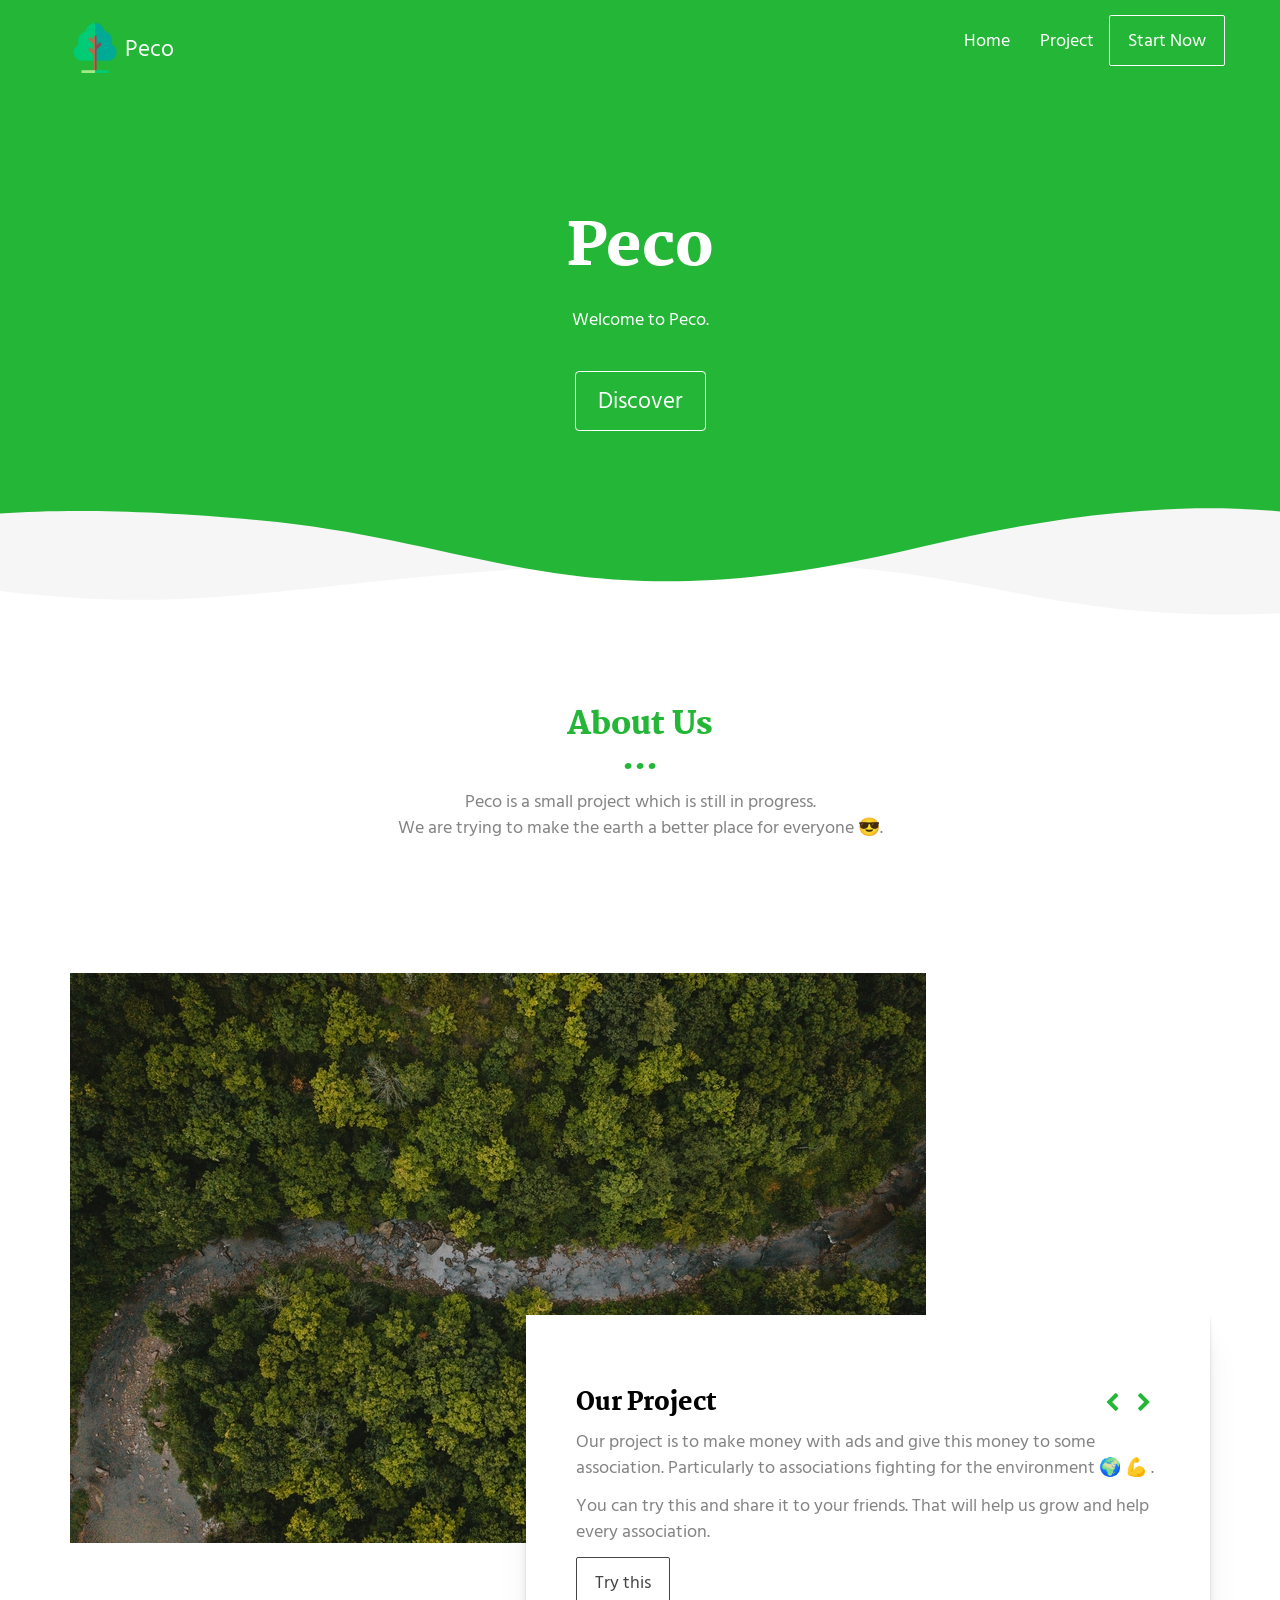
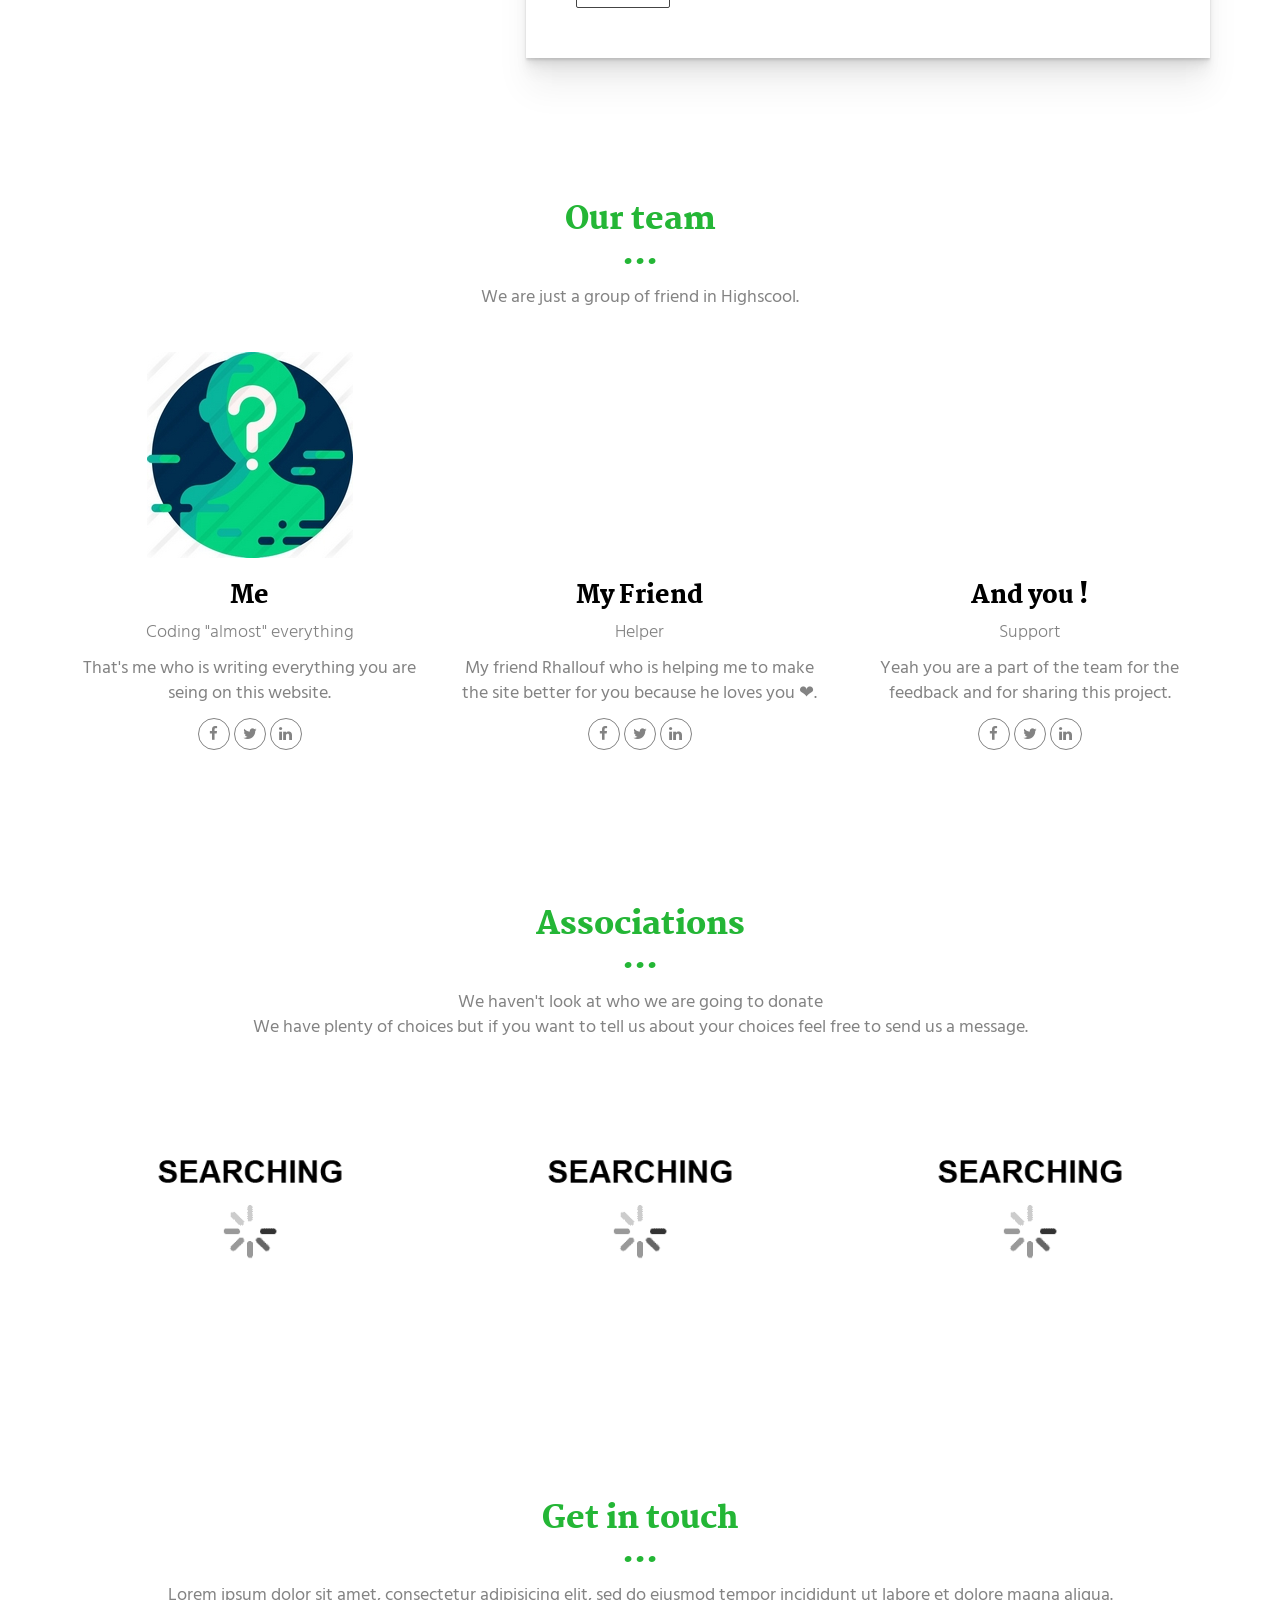
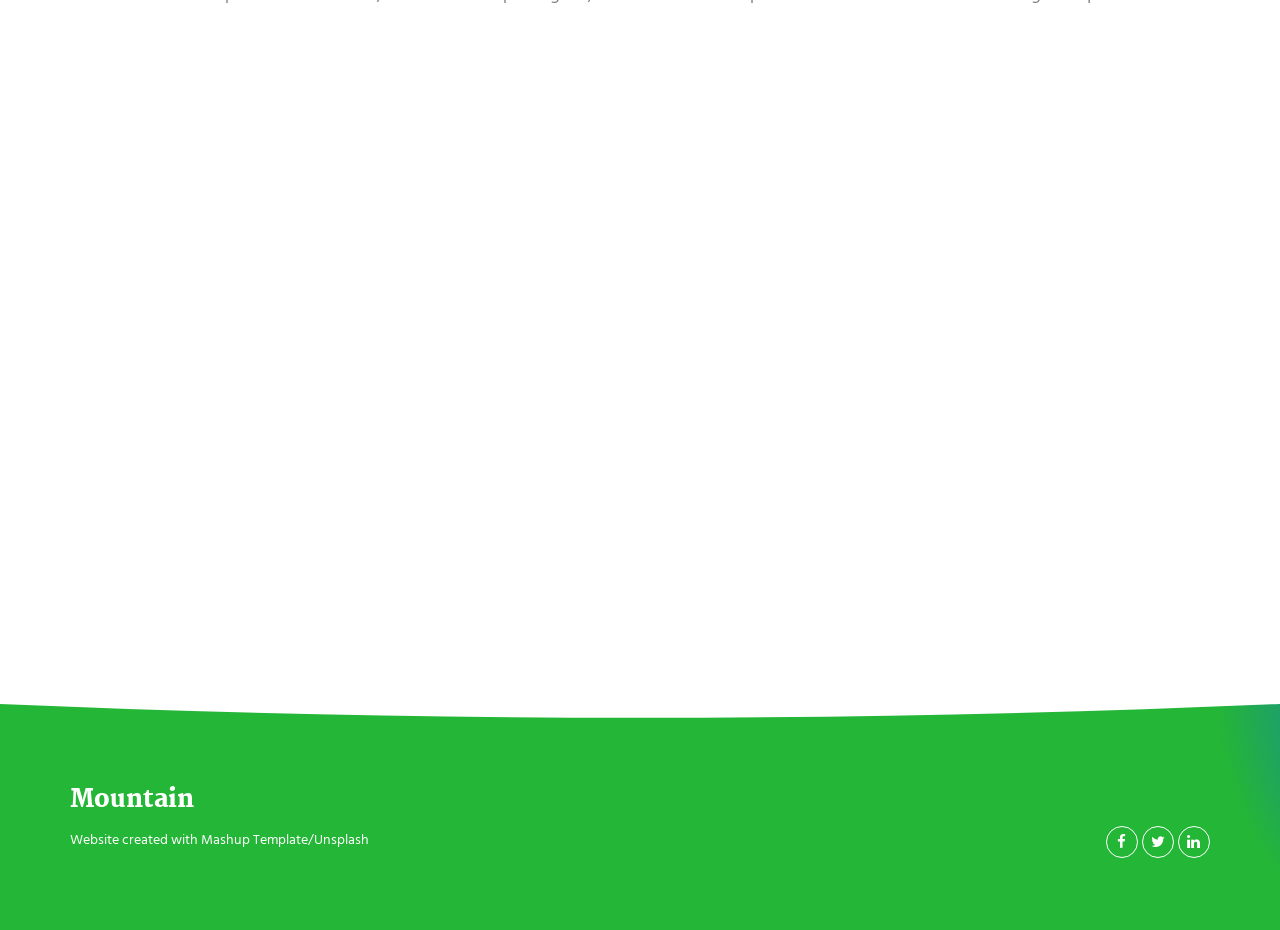
==== commit bf72a8c5: "3rd commit add text" ====
--- a/index.html
+++ b/index.html
@@ -2,6 +2,15 @@
 <html lang="en">
 
 <head>
+  <!--Verifier que le site est bien dans le Doc sur le disque C et pas le B
+    Pour mettre en ligne le site 
+    git add .
+  
+    git commit -m "MESSAGE"
+  
+    git push -u origin master -->
+  <script data-ad-client="ca-pub-2434844237174888" async
+    src="https://pagead2.googlesyndication.com/pagead/js/adsbygoogle.js"></script>
   <meta charset="UTF-8">
   <meta content="IE=edge" http-equiv="X-UA-Compatible">
   <meta content="width=device-width,initial-scale=1" name="viewport">
@@ -77,9 +86,9 @@
         <div class="col-xs-12 col-md-8 col-md-offset-2">
           <div class="text-center">
             <h2>About Us</h2>
-            <p>Lorem ipsum dolor sit amet, consectetur adipiscing elit. Maecenas luctus at sem quis varius. 
+            <p>Peco is a small project which is still in progress.
             <br>
-            Class aptent taciti sociosqu ad litora torquent per conubia nostra, per inceptos himenaeos. Phasellus iaculis magna sagittis elit sagittis, at hendrerit lorem venenatis. Morbi accumsan iaculis blandit. Cras ultrices hendrerit nisl.</p>
+            We are trying to make the earth a better place for everyone &#x1F60E;. </p>
           </div>
        </div>
       </div>
@@ -97,7 +106,7 @@
                 <div class="carousel-inner" role="listbox">
 
                     <div class="item active">
-                        <img class="img-responsive" src="./assets/images/Forest Drone.jpg" alt="First slide">
+                        <img class="img-responsive" src="./assets/images/Forest Drone2.jpg" alt="First slide">
                         <div class="carousel-caption card-shadow reveal">
                           
                           <h3>Our Project</h3>
@@ -110,24 +119,22 @@
                             <span class="sr-only">Next</span>
                           </a>
                           <p>
-                            Sed id tellus in risus pre
-                            tium imperdiet eu lobortis dolor. Sed pellentesque, urna ac viverra lacinia, erat mauris venenatis purus, mollis egestas urna purus ac ex.
-                            Aenean nunc sem, lobortis at elit non, lobortis laoreet nibh. Maecenas at mi ipsum.
+                            Our project is to make money with ads and give this money to some association. Particularly to associations fighting for the environment &#127757; &#128170; .
                           </p>
                           
                           <p>
-                            Quisque tempor, ligula pharetra luctus elementum, arcu nisl suscipit ante, pharetra commodo dui est et enim. Sed eu vestibulum elit. Donec ut libero non.
+                            You can try this and share it to your friends. That will help us grow and help every association.
                           </p>
-                          <a href="./project.html" class="btn btn-primary" title="">
-                            Learn More
+                          <a href="./sample-page.html" class="btn btn-primary" title="">
+                            Try this 
                           </a>
                         </div>
                     </div>
                     <div class="item">
-                        <img class="img-responsive" src="./assets/images/img-07.jpg" alt="First slide">
+                        <img class="img-responsive" src="./assets/images/Money resize 2.gif" alt="First slide">
                         <div class="carousel-caption card-shadow reveal">
 
-                          <h3>Lbortis</h3>
+                          <h3>How ?</h3>
                             <a class="left carousel-control" href="#carousel-example-generic" role="button" data-slide="prev">
                               <i class="fa fa-chevron-left" aria-hidden="true"></i>
                               <span class="sr-only">Previous</span>
@@ -137,14 +144,10 @@
                               <span class="sr-only">Next</span>
                             </a>
                           <p>
-                            Pre id tellus in risus pre
-                            tium imperdiet eu lobortis dolor. Sed pellentesque, urna ac viverra lacinia, erat mauris venenatis purus, mollis egestas urna purus ac ex.
-                            Aenean nunc sem, lobortis at elit non, lobortis laoreet nibh. Maecenas at mi ipsum.
+                            We manage to make money with advertisement and at the end of the month we are giving it to association.
+                            To start giving money to association it's simple and free just click on <a href="./sample-page.html"> Start now </a>
                           </p>
-                          
-                          <p>
-                            Quisque tempor, ligula pharetra luctus elementum, arcu nisl suscipit ante, pharetra commodo dui est et enim. Sed eu vestibulum elit. Donec ut libero non.
-                          </p>
+
                           <a href="./project.html" class="btn btn-primary" title="">
                             Discover
                           </a>
@@ -166,16 +169,16 @@
     <div class="container text-center">
       <div class="row section-container-spacer">
         <div class="col-xs-12 col-md-12">
-          <h2>Partners</h2>
-          <p>Praesent at feugiat est, at faucibus ipsum. Aenean condimentum mauris vel malesuada pulvinar. <br>Vestibulum sit amet hendrerit leo, quis vehicula mi.</p>
+          <h2>Our team</h2>
+          <p>We are just a group of friend in Highscool.</p>
         </div>  
       </div>
       <div class="row">
         <div class="col-xs-12 col-md-4">
-          <img src="./assets/images/profil-01.jpg" alt="" class="reveal img-responsive reveal-content image-center">
-          <h3>John Snow</h3>
-          <h4>UX designer</h4>
-          <p>Sed elementum vehicula nisl, a egestas velit rhoncus nec.Cras vel sapien tincidunt, lacinia risus vel, imperdiet neque.</p>
+          <img src="./assets/images/Anonimous.jpg" alt="" class="reveal img-responsive reveal-content image-center">
+          <h3>Me</h3>
+          <h4>Coding "almost" everything </h4>
+          <p>That's me who is writing everything you are seing on this website.</p>
           <p>
             <a href="https://facebook.com/" class="social-round-icon fa-icon" title="">
               <i class="fa fa-facebook" aria-hidden="true"></i>
@@ -190,10 +193,10 @@
         </div>
        
         <div class="col-xs-12 col-md-4">
-          <img src="./assets/images/profil-02.jpg" alt="" class="reveal img-responsive reveal-content image-center">
-          <h3>Sansa Stark</h3>
-          <h4>UI designer</h4>
-          <p>Praesent at feugiat est, at faucibus ipsum. Aenean condimentum mauris vel malesuadav pulvinar. Vestibulum sit amet hendrerit leo, quis vehicula mi.</p>
+          <img src="./assets/images/rhallouf.png" alt="" class="reveal img-responsive reveal-content image-center">
+          <h3>My Friend</h3>
+          <h4>Helper</h4>
+          <p>My friend Rhallouf who is helping me to make the site better for you because he loves you &#10084.</p>
           <p>
             <a href="https://facebook.com/" class="social-round-icon fa-icon" title="">
               <i class="fa fa-facebook" aria-hidden="true"></i>
@@ -207,12 +210,12 @@
           </p>
         </div>
         <div class="col-xs-12 col-md-4">
-          <img src="./assets/images/profil-03.jpg" alt="" class="reveal img-responsive reveal-content image-center">
-          <h3>Gregor Clegane</h3>
-          <h4>Developer</h4>
-          <p>Busce rutrum nisi non dui placerat sodales. Vivamus feugiat rutrum malesuada. Nulla volutpat sapien ac gravida varius</p>
+          <img src="./assets/images/support.png" alt="" class="reveal img-responsive reveal-content image-center">
+          <h3>And you !</h3>
+          <h4>Support</h4>
+          <p>Yeah you are a part of the team for the feedback and for sharing this project.</p>
           <p>
-            <a href="https://facebook.com/" class="social-round-icon fa-icon" title="">
+            <a href="https://facebook.com/" class="social-round-icon fa-icon" title="" >
               <i class="fa fa-facebook" aria-hidden="true"></i>
             </a>
             <a href="https://twitter.com/" class="social-round-icon fa-icon" title="">
@@ -231,21 +234,21 @@
     <div class="container text-center">
       <div class="row section-container-spacer">
         <div class="col-xs-12 col-md-12">
-          <h2 class="text-center">Customers</h2>
-          <p>Praesent at feugiat est, at faucibus ipsum. Aenean condimentum mauris vel malesuada pulvinar. <br>Vestibulum sit amet hendrerit leo, quis vehicula mi.</p>
+          <h2 class="text-center">Associations</h2>
+          <p>We haven't look at who we are going to donate <br>We have plenty of choices but if you want to tell us about your choices feel free to send us a message.</p>
         </div>  
       </div>
       <div class="row">
         <div class="col-xs-12 col-md-4">
-          <img src="./assets/images/logo-01.png" alt="" class="img-responsive reveal-content image-center">
+          <img src="./assets/images/Searching YT.gif" alt="" class="img-responsive reveal-content image-center">
 
         </div>
        
         <div class="col-xs-12 col-md-4">
-          <img src="./assets/images/logo-02.png" alt="" class="img-responsive reveal-content image-center">
-        </div>
-        <div class="col-xs-12 col-md-4">
-          <img src="./assets/images/logo-03.png" alt="" class="img-responsive reveal-content image-center">
+          <img src="./assets/images/Searching YT.gif" alt="" class="img-responsive reveal-content image-center">
+        </div>
+        <div class="col-xs-12 col-md-4">
+          <img src="./assets/images/Searching YT.gif" alt="" class="img-responsive reveal-content image-center">
         </div>
       </div>
     </div>
--- a/main.550dcf66.css
+++ b/main.550dcf66.css
@@ -3,7 +3,7 @@
  * Copyright 2011-2016 Twitter, Inc.
  * Licensed under MIT (https://github.com/twbs/bootstrap/blob/master/LICENSE)
  */
-/*! normalize.css v3.0.3 | MIT License | github.com/necolas/normalize.css */html{font-family:sans-serif;-ms-text-size-adjust:100%;-webkit-text-size-adjust:100%}body{margin:0}article,aside,details,figcaption,figure,footer,header,hgroup,main,menu,nav,section,summary{display:block}audio,canvas,progress,video{display:inline-block;vertical-align:baseline}audio:not([controls]){display:none;height:0}[hidden],template{display:none}a{background-color:transparent}a:active,a:hover{outline:0}abbr[title]{border-bottom:1px dotted}b,strong{font-weight:700}dfn{font-style:italic}h1{font-size:2em;margin:.67em 0}mark{background:#ff0;color:#000}small{font-size:80%}sub,sup{font-size:75%;line-height:0;position:relative;vertical-align:baseline}sup{top:-.5em}sub{bottom:-.25em}img{border:0}svg:not(:root){overflow:hidden}figure{margin:1em 40px}hr{box-sizing:content-box;height:0}pre{overflow:auto}code,kbd,pre,samp{font-family:monospace,monospace;font-size:1em}button,input,optgroup,select,textarea{color:inherit;font:inherit;margin:0}button{overflow:visible}button,select{text-transform:none}button,html input[type=button],input[type=reset],input[type=submit]{-webkit-appearance:button;cursor:pointer}button[disabled],html input[disabled]{cursor:default}button::-moz-focus-inner,input::-moz-focus-inner{border:0;padding:0}input{line-height:normal}input[type=checkbox],input[type=radio]{box-sizing:border-box;padding:0}input[type=number]::-webkit-inner-spin-button,input[type=number]::-webkit-outer-spin-button{height:auto}input[type=search]{-webkit-appearance:textfield;box-sizing:content-box}input[type=search]::-webkit-search-cancel-button,input[type=search]::-webkit-search-decoration{-webkit-appearance:none}fieldset{border:1px solid silver;margin:0 2px;padding:.35em .625em .75em}textarea{overflow:auto}optgroup{font-weight:700}table{border-collapse:collapse;border-spacing:0}td,th{padding:0}
+/*! normalize.css v3.0.3 | MIT License | github.com/necolas/normalize.css */html{font-family:sans-serif;-ms-text-size-adjust:100%;-webkit-text-size-adjust:100%}body{margin:0}article,aside,details,figcaption,figure,footer,header,hgroup,main,menu,nav,section,summary{display:block}audio,canvas,progress,video{display:inline-block;vertical-align:baseline}audio:not([controls]){display:none;height:0}[hidden],template{display:none}a{background-color:transparent}a:active,a:hover{outline:0}abbr[title]{border-bottom:1px dotted}b,strong{font-weight:700}dfn{font-style:italic}h1{font-size:2em;margin:.67em 0}mark{background:#ff0;color:#000;text-decoration: none;}small{font-size:80%}sub,sup{font-size:75%;line-height:0;position:relative;vertical-align:baseline}sup{top:-.5em}sub{bottom:-.25em}img{border:0}svg:not(:root){overflow:hidden}figure{margin:1em 40px}hr{box-sizing:content-box;height:0}pre{overflow:auto}code,kbd,pre,samp{font-family:monospace,monospace;font-size:1em}button,input,optgroup,select,textarea{color:inherit;font:inherit;margin:0}button{overflow:visible}button,select{text-transform:none}button,html input[type=button],input[type=reset],input[type=submit]{-webkit-appearance:button;cursor:pointer}button[disabled],html input[disabled]{cursor:default}button::-moz-focus-inner,input::-moz-focus-inner{border:0;padding:0}input{line-height:normal}input[type=checkbox],input[type=radio]{box-sizing:border-box;padding:0}input[type=number]::-webkit-inner-spin-button,input[type=number]::-webkit-outer-spin-button{height:auto}input[type=search]{-webkit-appearance:textfield;box-sizing:content-box}input[type=search]::-webkit-search-cancel-button,input[type=search]::-webkit-search-decoration{-webkit-appearance:none}fieldset{border:1px solid silver;margin:0 2px;padding:.35em .625em .75em}textarea{overflow:auto}optgroup{font-weight:700}table{border-collapse:collapse;border-spacing:0}td,th{padding:0}
 
-/*! Source: https://github.com/h5bp/html5-boilerplate/blob/master/src/css/main.css */@media print{*,:after,:before{background:transparent!important;color:#000!important;box-shadow:none!important;text-shadow:none!important}a,a:visited{text-decoration:underline}a[href]:after{content:" (" attr(href) ")"}abbr[title]:after{content:" (" attr(title) ")"}a[href^="#"]:after,a[href^="javascript:"]:after{content:""}blockquote,pre{border:1px solid #999;page-break-inside:avoid}thead{display:table-header-group}img,tr{page-break-inside:avoid}img{max-width:100%!important}h2,h3,p{orphans:3;widows:3}h2,h3{page-break-after:avoid}.navbar{display:none}.btn>.caret,.dropup>.btn>.caret{border-top-color:#000!important}.label{border:1px solid #000}.table{border-collapse:collapse!important}.table td,.table th{background-color:#fff!important}.table-bordered td,.table-bordered th{border:1px solid #ddd!important}}*,:after,:before{-webkit-box-sizing:border-box;-moz-box-sizing:border-box;box-sizing:border-box}html{font-size:10px;-webkit-tap-highlight-color:transparent}body{font-family:Hind Siliguri,Helvetica,Arial,sans-serif;font-size:18px;line-height:1.42857;color:#838383;background-color:#fff}button,input,select,textarea{font-family:inherit;font-size:inherit;line-height:inherit}a{color:#1763e9;text-decoration:none}a:focus,a:hover{color:#1045a4;text-decoration:underline}a:focus{outline:5px auto -webkit-focus-ring-color;outline-offset:-2px}figure{margin:0}img{vertical-align:middle}.img-responsive{display:block;max-width:100%;height:auto}.img-rounded{border-radius:4px}.img-thumbnail{padding:4px;line-height:1.42857;background-color:#fff;border:1px solid #ddd;border-radius:2px;-webkit-transition:all .2s ease-in-out;-o-transition:all .2s ease-in-out;transition:all .2s ease-in-out;display:inline-block;max-width:100%;height:auto}.img-circle{border-radius:50%}hr{margin-top:25px;margin-bottom:25px;border:0;border-top:1px solid #eee}.sr-only{position:absolute;width:1px;height:1px;margin:-1px;padding:0;overflow:hidden;clip:rect(0,0,0,0);border:0}.sr-only-focusable:active,.sr-only-focusable:focus{position:static;width:auto;height:auto;margin:0;overflow:visible;clip:auto}[role=button]{cursor:pointer}.h1,.h2,.h3,.h4,.h5,.h6,h1,h2,h3,h4,h5,h6{font-family:Martel,Times New Roman,Times,serif;font-weight:900;line-height:1.1;color:#24B636}.h1 .small,.h1 small,.h2 .small,.h2 small,.h3 .small,.h3 small,.h4 .small,.h4 small,.h5 .small,.h5 small,.h6 .small,.h6 small,h1 .small,h1 small,h2 .small,h2 small,h3 .small,h3 small,h4 .small,h4 small,h5 .small,h5 small,h6 .small,h6 small{font-weight:400;line-height:1;color:#777}.h1,.h2,.h3,h1,h2,h3{margin-top:25px;margin-bottom:12.5px}.h1 .small,.h1 small,.h2 .small,.h2 small,.h3 .small,.h3 small,h1 .small,h1 small,h2 .small,h2 small,h3 .small,h3 small{font-size:65%}.h4,.h5,.h6,h4,h5,h6{margin-top:12.5px;margin-bottom:12.5px}.h4 .small,.h4 small,.h5 .small,.h5 small,.h6 .small,.h6 small,h4 .small,h4 small,h5 .small,h5 small,h6 .small,h6 small{font-size:75%}.h1,h1{font-size:59px}.h2,h2{font-size:31px}.h3,h3{font-size:24px}.h4,.h5,h4,h5{font-size:18px}.h6,h6{font-size:16px}p{margin:0 0 12.5px}.lead{margin-bottom:25px;font-size:20px;font-weight:300;line-height:1.4}@media (min-width:768px){.lead{font-size:27px}}.small,small{font-size:77%}.mark,mark{background-color:#fcf8e3;padding:.2em}.text-left{text-align:left}.text-right{text-align:right}.text-center{text-align:center}.text-justify{text-align:justify}.text-nowrap{white-space:nowrap}.text-lowercase{text-transform:lowercase}.initialism,.text-uppercase{text-transform:uppercase}.text-capitalize{text-transform:capitalize}.text-muted{color:#777}.text-primary{color:#1763e9}a.text-primary:focus,a.text-primary:hover{color:#124fbb}.text-success{color:#fff}a.text-success:focus,a.text-success:hover{color:#e6e6e6}.text-info{color:#31708f}a.text-info:focus,a.text-info:hover{color:#245269}.text-warning{color:#8a6d3b}a.text-warning:focus,a.text-warning:hover{color:#66512c}.text-danger{color:#fff}a.text-danger:focus,a.text-danger:hover{color:#e6e6e6}.bg-primary{color:#fff;background-color:#1763e9}a.bg-primary:focus,a.bg-primary:hover{background-color:#124fbb}.bg-success{background-color:#08005f}a.bg-success:focus,a.bg-success:hover{background-color:#04002c}.bg-info{background-color:#d9edf7}a.bg-info:focus,a.bg-info:hover{background-color:#afd9ee}.bg-warning{background-color:#fcf8e3}a.bg-warning:focus,a.bg-warning:hover{background-color:#f7ecb5}.bg-danger{background-color:#ca044b}a.bg-danger:focus,a.bg-danger:hover{background-color:#980338}.page-header{padding-bottom:11.5px;margin:50px 0 25px;border-bottom:1px solid #eee}ol,ul{margin-top:0;margin-bottom:12.5px}ol ol,ol ul,ul ol,ul ul{margin-bottom:0}.list-inline,.list-unstyled{padding-left:0;list-style:none}.list-inline{margin-left:-5px}.list-inline>li{display:inline-block;padding-left:5px;padding-right:5px}dl{margin-top:0;margin-bottom:25px}dd,dt{line-height:1.42857}dt{font-weight:700}dd{margin-left:0}.dl-horizontal dd:after,.dl-horizontal dd:before{content:" ";display:table}.dl-horizontal dd:after{clear:both}@media (min-width:768px){.dl-horizontal dt{float:left;width:160px;clear:left;text-align:right;overflow:hidden;text-overflow:ellipsis;white-space:nowrap}.dl-horizontal dd{margin-left:180px}}abbr[data-original-title],abbr[title]{cursor:help;border-bottom:1px dotted #777}.initialism{font-size:90%}blockquote{padding:12.5px 25px;margin:0 0 25px;font-size:22.5px;border-left:5px solid #eee}blockquote ol:last-child,blockquote p:last-child,blockquote ul:last-child{margin-bottom:0}blockquote .small,blockquote footer,blockquote small{display:block;font-size:80%;line-height:1.42857;color:#777}blockquote .small:before,blockquote footer:before,blockquote small:before{content:"\2014   \A0"}.blockquote-reverse,blockquote.pull-right{padding-right:15px;padding-left:0;border-right:5px solid #eee;border-left:0;text-align:right}.blockquote-reverse .small:before,.blockquote-reverse footer:before,.blockquote-reverse small:before,blockquote.pull-right .small:before,blockquote.pull-right footer:before,blockquote.pull-right small:before{content:""}.blockquote-reverse .small:after,.blockquote-reverse footer:after,.blockquote-reverse small:after,blockquote.pull-right .small:after,blockquote.pull-right footer:after,blockquote.pull-right small:after{content:"\A0   \2014"}address{margin-bottom:25px;font-style:normal;line-height:1.42857}code,kbd,pre,samp{font-family:Menlo,Monaco,Consolas,Courier New,monospace}code{color:#c7254e;background-color:#f9f2f4}code,kbd{padding:2px 4px;font-size:90%;border-radius:2px}kbd{color:#fff;background-color:#333;box-shadow:inset 0 -1px 0 rgba(0,0,0,.25)}kbd kbd{padding:0;font-size:100%;font-weight:700;box-shadow:none}pre{display:block;padding:12px;margin:0 0 12.5px;font-size:17px;line-height:1.42857;word-break:break-all;word-wrap:break-word;color:#333;background-color:#f5f5f5;border:1px solid #ccc;border-radius:2px}pre code{padding:0;font-size:inherit;color:inherit;white-space:pre-wrap;background-color:transparent;border-radius:0}.pre-scrollable{max-height:340px;overflow-y:scroll}.container{margin-right:auto;margin-left:auto;padding-left:15px;padding-right:15px}.container:after,.container:before{content:" ";display:table}.container:after{clear:both}@media (min-width:768px){.container{width:750px}}@media (min-width:992px){.container{width:970px}}@media (min-width:1200px){.container{width:1170px}}.container-fluid{margin-right:auto;margin-left:auto;padding-left:15px;padding-right:15px}.container-fluid:after,.container-fluid:before{content:" ";display:table}.container-fluid:after{clear:both}.row{margin-left:-15px;margin-right:-15px}.row:after,.row:before{content:" ";display:table}.row:after{clear:both}.col-lg-1,.col-lg-2,.col-lg-3,.col-lg-4,.col-lg-5,.col-lg-6,.col-lg-7,.col-lg-8,.col-lg-9,.col-lg-10,.col-lg-11,.col-lg-12,.col-md-1,.col-md-2,.col-md-3,.col-md-4,.col-md-5,.col-md-6,.col-md-7,.col-md-8,.col-md-9,.col-md-10,.col-md-11,.col-md-12,.col-sm-1,.col-sm-2,.col-sm-3,.col-sm-4,.col-sm-5,.col-sm-6,.col-sm-7,.col-sm-8,.col-sm-9,.col-sm-10,.col-sm-11,.col-sm-12,.col-xs-1,.col-xs-2,.col-xs-3,.col-xs-4,.col-xs-5,.col-xs-6,.col-xs-7,.col-xs-8,.col-xs-9,.col-xs-10,.col-xs-11,.col-xs-12{position:relative;min-height:1px;padding-left:15px;padding-right:15px}.col-xs-1,.col-xs-2,.col-xs-3,.col-xs-4,.col-xs-5,.col-xs-6,.col-xs-7,.col-xs-8,.col-xs-9,.col-xs-10,.col-xs-11,.col-xs-12{float:left}.col-xs-1{width:8.33333%}.col-xs-2{width:16.66667%}.col-xs-3{width:25%}.col-xs-4{width:33.33333%}.col-xs-5{width:41.66667%}.col-xs-6{width:50%}.col-xs-7{width:58.33333%}.col-xs-8{width:66.66667%}.col-xs-9{width:75%}.col-xs-10{width:83.33333%}.col-xs-11{width:91.66667%}.col-xs-12{width:100%}.col-xs-pull-0{right:auto}.col-xs-pull-1{right:8.33333%}.col-xs-pull-2{right:16.66667%}.col-xs-pull-3{right:25%}.col-xs-pull-4{right:33.33333%}.col-xs-pull-5{right:41.66667%}.col-xs-pull-6{right:50%}.col-xs-pull-7{right:58.33333%}.col-xs-pull-8{right:66.66667%}.col-xs-pull-9{right:75%}.col-xs-pull-10{right:83.33333%}.col-xs-pull-11{right:91.66667%}.col-xs-pull-12{right:100%}.col-xs-push-0{left:auto}.col-xs-push-1{left:8.33333%}.col-xs-push-2{left:16.66667%}.col-xs-push-3{left:25%}.col-xs-push-4{left:33.33333%}.col-xs-push-5{left:41.66667%}.col-xs-push-6{left:50%}.col-xs-push-7{left:58.33333%}.col-xs-push-8{left:66.66667%}.col-xs-push-9{left:75%}.col-xs-push-10{left:83.33333%}.col-xs-push-11{left:91.66667%}.col-xs-push-12{left:100%}.col-xs-offset-0{margin-left:0}.col-xs-offset-1{margin-left:8.33333%}.col-xs-offset-2{margin-left:16.66667%}.col-xs-offset-3{margin-left:25%}.col-xs-offset-4{margin-left:33.33333%}.col-xs-offset-5{margin-left:41.66667%}.col-xs-offset-6{margin-left:50%}.col-xs-offset-7{margin-left:58.33333%}.col-xs-offset-8{margin-left:66.66667%}.col-xs-offset-9{margin-left:75%}.col-xs-offset-10{margin-left:83.33333%}.col-xs-offset-11{margin-left:91.66667%}.col-xs-offset-12{margin-left:100%}@media (min-width:768px){.col-sm-1,.col-sm-2,.col-sm-3,.col-sm-4,.col-sm-5,.col-sm-6,.col-sm-7,.col-sm-8,.col-sm-9,.col-sm-10,.col-sm-11,.col-sm-12{float:left}.col-sm-1{width:8.33333%}.col-sm-2{width:16.66667%}.col-sm-3{width:25%}.col-sm-4{width:33.33333%}.col-sm-5{width:41.66667%}.col-sm-6{width:50%}.col-sm-7{width:58.33333%}.col-sm-8{width:66.66667%}.col-sm-9{width:75%}.col-sm-10{width:83.33333%}.col-sm-11{width:91.66667%}.col-sm-12{width:100%}.col-sm-pull-0{right:auto}.col-sm-pull-1{right:8.33333%}.col-sm-pull-2{right:16.66667%}.col-sm-pull-3{right:25%}.col-sm-pull-4{right:33.33333%}.col-sm-pull-5{right:41.66667%}.col-sm-pull-6{right:50%}.col-sm-pull-7{right:58.33333%}.col-sm-pull-8{right:66.66667%}.col-sm-pull-9{right:75%}.col-sm-pull-10{right:83.33333%}.col-sm-pull-11{right:91.66667%}.col-sm-pull-12{right:100%}.col-sm-push-0{left:auto}.col-sm-push-1{left:8.33333%}.col-sm-push-2{left:16.66667%}.col-sm-push-3{left:25%}.col-sm-push-4{left:33.33333%}.col-sm-push-5{left:41.66667%}.col-sm-push-6{left:50%}.col-sm-push-7{left:58.33333%}.col-sm-push-8{left:66.66667%}.col-sm-push-9{left:75%}.col-sm-push-10{left:83.33333%}.col-sm-push-11{left:91.66667%}.col-sm-push-12{left:100%}.col-sm-offset-0{margin-left:0}.col-sm-offset-1{margin-left:8.33333%}.col-sm-offset-2{margin-left:16.66667%}.col-sm-offset-3{margin-left:25%}.col-sm-offset-4{margin-left:33.33333%}.col-sm-offset-5{margin-left:41.66667%}.col-sm-offset-6{margin-left:50%}.col-sm-offset-7{margin-left:58.33333%}.col-sm-offset-8{margin-left:66.66667%}.col-sm-offset-9{margin-left:75%}.col-sm-offset-10{margin-left:83.33333%}.col-sm-offset-11{margin-left:91.66667%}.col-sm-offset-12{margin-left:100%}}@media (min-width:992px){.col-md-1,.col-md-2,.col-md-3,.col-md-4,.col-md-5,.col-md-6,.col-md-7,.col-md-8,.col-md-9,.col-md-10,.col-md-11,.col-md-12{float:left}.col-md-1{width:8.33333%}.col-md-2{width:16.66667%}.col-md-3{width:25%}.col-md-4{width:33.33333%}.col-md-5{width:41.66667%}.col-md-6{width:50%}.col-md-7{width:58.33333%}.col-md-8{width:66.66667%}.col-md-9{width:75%}.col-md-10{width:83.33333%}.col-md-11{width:91.66667%}.col-md-12{width:100%}.col-md-pull-0{right:auto}.col-md-pull-1{right:8.33333%}.col-md-pull-2{right:16.66667%}.col-md-pull-3{right:25%}.col-md-pull-4{right:33.33333%}.col-md-pull-5{right:41.66667%}.col-md-pull-6{right:50%}.col-md-pull-7{right:58.33333%}.col-md-pull-8{right:66.66667%}.col-md-pull-9{right:75%}.col-md-pull-10{right:83.33333%}.col-md-pull-11{right:91.66667%}.col-md-pull-12{right:100%}.col-md-push-0{left:auto}.col-md-push-1{left:8.33333%}.col-md-push-2{left:16.66667%}.col-md-push-3{left:25%}.col-md-push-4{left:33.33333%}.col-md-push-5{left:41.66667%}.col-md-push-6{left:50%}.col-md-push-7{left:58.33333%}.col-md-push-8{left:66.66667%}.col-md-push-9{left:75%}.col-md-push-10{left:83.33333%}.col-md-push-11{left:91.66667%}.col-md-push-12{left:100%}.col-md-offset-0{margin-left:0}.col-md-offset-1{margin-left:8.33333%}.col-md-offset-2{margin-left:16.66667%}.col-md-offset-3{margin-left:25%}.col-md-offset-4{margin-left:33.33333%}.col-md-offset-5{margin-left:41.66667%}.col-md-offset-6{margin-left:50%}.col-md-offset-7{margin-left:58.33333%}.col-md-offset-8{margin-left:66.66667%}.col-md-offset-9{margin-left:75%}.col-md-offset-10{margin-left:83.33333%}.col-md-offset-11{margin-left:91.66667%}.col-md-offset-12{margin-left:100%}}@media (min-width:1200px){.col-lg-1,.col-lg-2,.col-lg-3,.col-lg-4,.col-lg-5,.col-lg-6,.col-lg-7,.col-lg-8,.col-lg-9,.col-lg-10,.col-lg-11,.col-lg-12{float:left}.col-lg-1{width:8.33333%}.col-lg-2{width:16.66667%}.col-lg-3{width:25%}.col-lg-4{width:33.33333%}.col-lg-5{width:41.66667%}.col-lg-6{width:50%}.col-lg-7{width:58.33333%}.col-lg-8{width:66.66667%}.col-lg-9{width:75%}.col-lg-10{width:83.33333%}.col-lg-11{width:91.66667%}.col-lg-12{width:100%}.col-lg-pull-0{right:auto}.col-lg-pull-1{right:8.33333%}.col-lg-pull-2{right:16.66667%}.col-lg-pull-3{right:25%}.col-lg-pull-4{right:33.33333%}.col-lg-pull-5{right:41.66667%}.col-lg-pull-6{right:50%}.col-lg-pull-7{right:58.33333%}.col-lg-pull-8{right:66.66667%}.col-lg-pull-9{right:75%}.col-lg-pull-10{right:83.33333%}.col-lg-pull-11{right:91.66667%}.col-lg-pull-12{right:100%}.col-lg-push-0{left:auto}.col-lg-push-1{left:8.33333%}.col-lg-push-2{left:16.66667%}.col-lg-push-3{left:25%}.col-lg-push-4{left:33.33333%}.col-lg-push-5{left:41.66667%}.col-lg-push-6{left:50%}.col-lg-push-7{left:58.33333%}.col-lg-push-8{left:66.66667%}.col-lg-push-9{left:75%}.col-lg-push-10{left:83.33333%}.col-lg-push-11{left:91.66667%}.col-lg-push-12{left:100%}.col-lg-offset-0{margin-left:0}.col-lg-offset-1{margin-left:8.33333%}.col-lg-offset-2{margin-left:16.66667%}.col-lg-offset-3{margin-left:25%}.col-lg-offset-4{margin-left:33.33333%}.col-lg-offset-5{margin-left:41.66667%}.col-lg-offset-6{margin-left:50%}.col-lg-offset-7{margin-left:58.33333%}.col-lg-offset-8{margin-left:66.66667%}.col-lg-offset-9{margin-left:75%}.col-lg-offset-10{margin-left:83.33333%}.col-lg-offset-11{margin-left:91.66667%}.col-lg-offset-12{margin-left:100%}}table{background-color:transparent}caption{padding-top:8px;padding-bottom:8px;color:#777}caption,th{text-align:left}.table{width:100%;max-width:100%;margin-bottom:25px}.table>tbody>tr>td,.table>tbody>tr>th,.table>tfoot>tr>td,.table>tfoot>tr>th,.table>thead>tr>td,.table>thead>tr>th{padding:8px;line-height:1.42857;vertical-align:top;border-top:1px solid #ddd}.table>thead>tr>th{vertical-align:bottom;border-bottom:2px solid #ddd}.table>caption+thead>tr:first-child>td,.table>caption+thead>tr:first-child>th,.table>colgroup+thead>tr:first-child>td,.table>colgroup+thead>tr:first-child>th,.table>thead:first-child>tr:first-child>td,.table>thead:first-child>tr:first-child>th{border-top:0}.table>tbody+tbody{border-top:2px solid #ddd}.table .table{background-color:#fff}.table-condensed>tbody>tr>td,.table-condensed>tbody>tr>th,.table-condensed>tfoot>tr>td,.table-condensed>tfoot>tr>th,.table-condensed>thead>tr>td,.table-condensed>thead>tr>th{padding:5px}.table-bordered,.table-bordered>tbody>tr>td,.table-bordered>tbody>tr>th,.table-bordered>tfoot>tr>td,.table-bordered>tfoot>tr>th,.table-bordered>thead>tr>td,.table-bordered>thead>tr>th{border:1px solid #ddd}.table-bordered>thead>tr>td,.table-bordered>thead>tr>th{border-bottom-width:2px}.table-striped>tbody>tr:nth-of-type(odd){background-color:#f9f9f9}.table-hover>tbody>tr:hover{background-color:#f5f5f5}table col[class*=col-]{position:static;float:none;display:table-column}table td[class*=col-],table th[class*=col-]{position:static;float:none;display:table-cell}.table>tbody>tr.active>td,.table>tbody>tr.active>th,.table>tbody>tr>td.active,.table>tbody>tr>th.active,.table>tfoot>tr.active>td,.table>tfoot>tr.active>th,.table>tfoot>tr>td.active,.table>tfoot>tr>th.active,.table>thead>tr.active>td,.table>thead>tr.active>th,.table>thead>tr>td.active,.table>thead>tr>th.active{background-color:#f5f5f5}.table-hover>tbody>tr.active:hover>td,.table-hover>tbody>tr.active:hover>th,.table-hover>tbody>tr:hover>.active,.table-hover>tbody>tr>td.active:hover,.table-hover>tbody>tr>th.active:hover{background-color:#e8e8e8}.table>tbody>tr.success>td,.table>tbody>tr.success>th,.table>tbody>tr>td.success,.table>tbody>tr>th.success,.table>tfoot>tr.success>td,.table>tfoot>tr.success>th,.table>tfoot>tr>td.success,.table>tfoot>tr>th.success,.table>thead>tr.success>td,.table>thead>tr.success>th,.table>thead>tr>td.success,.table>thead>tr>th.success{background-color:#08005f}.table-hover>tbody>tr.success:hover>td,.table-hover>tbody>tr.success:hover>th,.table-hover>tbody>tr:hover>.success,.table-hover>tbody>tr>td.success:hover,.table-hover>tbody>tr>th.success:hover{background-color:#060046}.table>tbody>tr.info>td,.table>tbody>tr.info>th,.table>tbody>tr>td.info,.table>tbody>tr>th.info,.table>tfoot>tr.info>td,.table>tfoot>tr.info>th,.table>tfoot>tr>td.info,.table>tfoot>tr>th.info,.table>thead>tr.info>td,.table>thead>tr.info>th,.table>thead>tr>td.info,.table>thead>tr>th.info{background-color:#d9edf7}.table-hover>tbody>tr.info:hover>td,.table-hover>tbody>tr.info:hover>th,.table-hover>tbody>tr:hover>.info,.table-hover>tbody>tr>td.info:hover,.table-hover>tbody>tr>th.info:hover{background-color:#c4e3f3}.table>tbody>tr.warning>td,.table>tbody>tr.warning>th,.table>tbody>tr>td.warning,.table>tbody>tr>th.warning,.table>tfoot>tr.warning>td,.table>tfoot>tr.warning>th,.table>tfoot>tr>td.warning,.table>tfoot>tr>th.warning,.table>thead>tr.warning>td,.table>thead>tr.warning>th,.table>thead>tr>td.warning,.table>thead>tr>th.warning{background-color:#fcf8e3}.table-hover>tbody>tr.warning:hover>td,.table-hover>tbody>tr.warning:hover>th,.table-hover>tbody>tr:hover>.warning,.table-hover>tbody>tr>td.warning:hover,.table-hover>tbody>tr>th.warning:hover{background-color:#faf2cc}.table>tbody>tr.danger>td,.table>tbody>tr.danger>th,.table>tbody>tr>td.danger,.table>tbody>tr>th.danger,.table>tfoot>tr.danger>td,.table>tfoot>tr.danger>th,.table>tfoot>tr>td.danger,.table>tfoot>tr>th.danger,.table>thead>tr.danger>td,.table>thead>tr.danger>th,.table>thead>tr>td.danger,.table>thead>tr>th.danger{background-color:#ca044b}.table-hover>tbody>tr.danger:hover>td,.table-hover>tbody>tr.danger:hover>th,.table-hover>tbody>tr:hover>.danger,.table-hover>tbody>tr>td.danger:hover,.table-hover>tbody>tr>th.danger:hover{background-color:#b10442}.table-responsive{overflow-x:auto;min-height:.01%}@media screen and (max-width:767px){.table-responsive{width:100%;margin-bottom:18.75px;overflow-y:hidden;-ms-overflow-style:-ms-autohiding-scrollbar;border:1px solid #ddd}.table-responsive>.table{margin-bottom:0}.table-responsive>.table>tbody>tr>td,.table-responsive>.table>tbody>tr>th,.table-responsive>.table>tfoot>tr>td,.table-responsive>.table>tfoot>tr>th,.table-responsive>.table>thead>tr>td,.table-responsive>.table>thead>tr>th{white-space:nowrap}.table-responsive>.table-bordered{border:0}.table-responsive>.table-bordered>tbody>tr>td:first-child,.table-responsive>.table-bordered>tbody>tr>th:first-child,.table-responsive>.table-bordered>tfoot>tr>td:first-child,.table-responsive>.table-bordered>tfoot>tr>th:first-child,.table-responsive>.table-bordered>thead>tr>td:first-child,.table-responsive>.table-bordered>thead>tr>th:first-child{border-left:0}.table-responsive>.table-bordered>tbody>tr>td:last-child,.table-responsive>.table-bordered>tbody>tr>th:last-child,.table-responsive>.table-bordered>tfoot>tr>td:last-child,.table-responsive>.table-bordered>tfoot>tr>th:last-child,.table-responsive>.table-bordered>thead>tr>td:last-child,.table-responsive>.table-bordered>thead>tr>th:last-child{border-right:0}.table-responsive>.table-bordered>tbody>tr:last-child>td,.table-responsive>.table-bordered>tbody>tr:last-child>th,.table-responsive>.table-bordered>tfoot>tr:last-child>td,.table-responsive>.table-bordered>tfoot>tr:last-child>th{border-bottom:0}}fieldset{margin:0;min-width:0}fieldset,legend{padding:0;border:0}legend{display:block;width:100%;margin-bottom:25px;font-size:27px;line-height:inherit;color:#333;border-bottom:1px solid #e5e5e5}label{display:inline-block;max-width:100%;margin-bottom:5px;font-weight:700}input[type=search]{-webkit-box-sizing:border-box;-moz-box-sizing:border-box;box-sizing:border-box}input[type=checkbox],input[type=radio]{margin:4px 0 0;margin-top:1px\9;line-height:normal}input[type=file]{display:block}input[type=range]{display:block;width:100%}select[multiple],select[size]{height:auto}input[type=checkbox]:focus,input[type=file]:focus,input[type=radio]:focus{outline:5px auto -webkit-focus-ring-color;outline-offset:-2px}output{padding-top:13px}.form-control,output{display:block;font-size:18px;line-height:1.42857;color:#555}.form-control{width:100%;height:51px;padding:12px 18px;background-color:#fff;background-image:none;border:1px solid #ddd;border-radius:2px;-webkit-box-shadow:inset 0 1px 1px rgba(0,0,0,.075);box-shadow:inset 0 1px 1px rgba(0,0,0,.075);-webkit-transition:border-color .15s ease-in-out,box-shadow .15s ease-in-out;-o-transition:border-color ease-in-out .15s,box-shadow ease-in-out .15s;transition:border-color .15s ease-in-out,box-shadow .15s ease-in-out}.form-control:focus{border-color:#66afe9;-webkit-box-shadow:inset 0 1px 1px rgba(0,0,0,.075),0 0 8px rgba(102,175,233,.6);box-shadow:inset 0 1px 1px rgba(0,0,0,.075),0 0 8px rgba(102,175,233,.6)}.form-control::-moz-placeholder{color:#999;opacity:1}.form-control:-ms-input-placeholder{color:#999}.form-control::-webkit-input-placeholder{color:#999}.form-control::-ms-expand{border:0;background-color:transparent}.form-control[disabled],.form-control[readonly],fieldset[disabled] .form-control{background-color:#eee;opacity:1}.form-control[disabled],fieldset[disabled] .form-control{cursor:not-allowed}textarea.form-control{height:auto}input[type=search]{-webkit-appearance:none}@media screen and (-webkit-min-device-pixel-ratio:0){input[type=date].form-control,input[type=datetime-local].form-control,input[type=month].form-control,input[type=time].form-control{line-height:51px}.input-group-sm>.input-group-btn>input[type=date].btn,.input-group-sm>.input-group-btn>input[type=datetime-local].btn,.input-group-sm>.input-group-btn>input[type=month].btn,.input-group-sm>.input-group-btn>input[type=time].btn,.input-group-sm>input[type=date].form-control,.input-group-sm>input[type=date].input-group-addon,.input-group-sm>input[type=datetime-local].form-control,.input-group-sm>input[type=datetime-local].input-group-addon,.input-group-sm>input[type=month].form-control,.input-group-sm>input[type=month].input-group-addon,.input-group-sm>input[type=time].form-control,.input-group-sm>input[type=time].input-group-addon,.input-group-sm input[type=date],.input-group-sm input[type=datetime-local],.input-group-sm input[type=month],.input-group-sm input[type=time],input[type=date].input-sm,input[type=datetime-local].input-sm,input[type=month].input-sm,input[type=time].input-sm{line-height:37px}.input-group-lg>.input-group-btn>input[type=date].btn,.input-group-lg>.input-group-btn>input[type=datetime-local].btn,.input-group-lg>.input-group-btn>input[type=month].btn,.input-group-lg>.input-group-btn>input[type=time].btn,.input-group-lg>input[type=date].form-control,.input-group-lg>input[type=date].input-group-addon,.input-group-lg>input[type=datetime-local].form-control,.input-group-lg>input[type=datetime-local].input-group-addon,.input-group-lg>input[type=month].form-control,.input-group-lg>input[type=month].input-group-addon,.input-group-lg>input[type=time].form-control,.input-group-lg>input[type=time].input-group-addon,.input-group-lg input[type=date],.input-group-lg input[type=datetime-local],.input-group-lg input[type=month],.input-group-lg input[type=time],input[type=date].input-lg,input[type=datetime-local].input-lg,input[type=month].input-lg,input[type=time].input-lg{line-height:61px}}.form-group{margin-bottom:15px}.checkbox,.radio{position:relative;display:block;margin-top:10px;margin-bottom:10px}.checkbox label,.radio label{min-height:25px;padding-left:20px;margin-bottom:0;font-weight:400;cursor:pointer}.checkbox-inline input[type=checkbox],.checkbox input[type=checkbox],.radio-inline input[type=radio],.radio input[type=radio]{position:absolute;margin-left:-20px;margin-top:4px\9}.checkbox+.checkbox,.radio+.radio{margin-top:-5px}.checkbox-inline,.radio-inline{position:relative;display:inline-block;padding-left:20px;margin-bottom:0;vertical-align:middle;font-weight:400;cursor:pointer}.checkbox-inline+.checkbox-inline,.radio-inline+.radio-inline{margin-top:0;margin-left:10px}.checkbox-inline.disabled,.checkbox.disabled label,.radio-inline.disabled,.radio.disabled label,fieldset[disabled] .checkbox-inline,fieldset[disabled] .checkbox label,fieldset[disabled] .radio-inline,fieldset[disabled] .radio label,fieldset[disabled] input[type=checkbox],fieldset[disabled] input[type=radio],input[type=checkbox].disabled,input[type=checkbox][disabled],input[type=radio].disabled,input[type=radio][disabled]{cursor:not-allowed}.form-control-static{padding-top:13px;padding-bottom:13px;margin-bottom:0;min-height:43px}.form-control-static.input-lg,.form-control-static.input-sm,.input-group-lg>.form-control-static.form-control,.input-group-lg>.form-control-static.input-group-addon,.input-group-lg>.input-group-btn>.form-control-static.btn,.input-group-sm>.form-control-static.form-control,.input-group-sm>.form-control-static.input-group-addon,.input-group-sm>.input-group-btn>.form-control-static.btn{padding-left:0;padding-right:0}.input-group-sm>.form-control,.input-group-sm>.input-group-addon,.input-group-sm>.input-group-btn>.btn,.input-sm{height:37px;padding:7px 10px;font-size:14px;line-height:1.5;border-radius:2px}.input-group-sm>.input-group-btn>select.btn,.input-group-sm>select.form-control,.input-group-sm>select.input-group-addon,select.input-sm{height:37px;line-height:37px}.input-group-sm>.input-group-btn>select[multiple].btn,.input-group-sm>.input-group-btn>textarea.btn,.input-group-sm>select[multiple].form-control,.input-group-sm>select[multiple].input-group-addon,.input-group-sm>textarea.form-control,.input-group-sm>textarea.input-group-addon,select[multiple].input-sm,textarea.input-sm{height:auto}.form-group-sm .form-control{height:37px;padding:7px 10px;font-size:14px;line-height:1.5;border-radius:2px}.form-group-sm select.form-control{height:37px;line-height:37px}.form-group-sm select[multiple].form-control,.form-group-sm textarea.form-control{height:auto}.form-group-sm .form-control-static{height:37px;min-height:39px;padding:8px 10px;font-size:14px;line-height:1.5}.input-group-lg>.form-control,.input-group-lg>.input-group-addon,.input-group-lg>.input-group-btn>.btn,.input-lg{height:61px;padding:14px 22px;font-size:23px;line-height:1.33333;border-radius:4px}.input-group-lg>.input-group-btn>select.btn,.input-group-lg>select.form-control,.input-group-lg>select.input-group-addon,select.input-lg{height:61px;line-height:61px}.input-group-lg>.input-group-btn>select[multiple].btn,.input-group-lg>.input-group-btn>textarea.btn,.input-group-lg>select[multiple].form-control,.input-group-lg>select[multiple].input-group-addon,.input-group-lg>textarea.form-control,.input-group-lg>textarea.input-group-addon,select[multiple].input-lg,textarea.input-lg{height:auto}.form-group-lg .form-control{height:61px;padding:14px 22px;font-size:23px;line-height:1.33333;border-radius:4px}.form-group-lg select.form-control{height:61px;line-height:61px}.form-group-lg select[multiple].form-control,.form-group-lg textarea.form-control{height:auto}.form-group-lg .form-control-static{height:61px;min-height:48px;padding:15px 22px;font-size:23px;line-height:1.33333}.has-feedback{position:relative}.has-feedback .form-control{padding-right:63.75px}.form-control-feedback{position:absolute;top:0;right:0;z-index:2;display:block;width:51px;height:51px;line-height:51px;text-align:center;pointer-events:none}.form-group-lg .form-control+.form-control-feedback,.input-group-lg+.form-control-feedback,.input-group-lg>.form-control+.form-control-feedback,.input-group-lg>.input-group-addon+.form-control-feedback,.input-group-lg>.input-group-btn>.btn+.form-control-feedback,.input-lg+.form-control-feedback{width:61px;height:61px;line-height:61px}.form-group-sm .form-control+.form-control-feedback,.input-group-sm+.form-control-feedback,.input-group-sm>.form-control+.form-control-feedback,.input-group-sm>.input-group-addon+.form-control-feedback,.input-group-sm>.input-group-btn>.btn+.form-control-feedback,.input-sm+.form-control-feedback{width:37px;height:37px;line-height:37px}.has-success .checkbox,.has-success .checkbox-inline,.has-success.checkbox-inline label,.has-success.checkbox label,.has-success .control-label,.has-success .help-block,.has-success .radio,.has-success .radio-inline,.has-success.radio-inline label,.has-success.radio label{color:#fff}.has-success .form-control{border-color:#fff;-webkit-box-shadow:inset 0 1px 1px rgba(0,0,0,.075);box-shadow:inset 0 1px 1px rgba(0,0,0,.075)}.has-success .form-control:focus{border-color:#e6e6e6;-webkit-box-shadow:inset 0 1px 1px rgba(0,0,0,.075),0 0 6px #fff;box-shadow:inset 0 1px 1px rgba(0,0,0,.075),0 0 6px #fff}.has-success .input-group-addon{color:#fff;border-color:#fff;background-color:#08005f}.has-success .form-control-feedback{color:#fff}.has-warning .checkbox,.has-warning .checkbox-inline,.has-warning.checkbox-inline label,.has-warning.checkbox label,.has-warning .control-label,.has-warning .help-block,.has-warning .radio,.has-warning .radio-inline,.has-warning.radio-inline label,.has-warning.radio label{color:#8a6d3b}.has-warning .form-control{border-color:#8a6d3b;-webkit-box-shadow:inset 0 1px 1px rgba(0,0,0,.075);box-shadow:inset 0 1px 1px rgba(0,0,0,.075)}.has-warning .form-control:focus{border-color:#66512c;-webkit-box-shadow:inset 0 1px 1px rgba(0,0,0,.075),0 0 6px #c0a16b;box-shadow:inset 0 1px 1px rgba(0,0,0,.075),0 0 6px #c0a16b}.has-warning .input-group-addon{color:#8a6d3b;border-color:#8a6d3b;background-color:#fcf8e3}.has-warning .form-control-feedback{color:#8a6d3b}.has-error .checkbox,.has-error .checkbox-inline,.has-error.checkbox-inline label,.has-error.checkbox label,.has-error .control-label,.has-error .help-block,.has-error .radio,.has-error .radio-inline,.has-error.radio-inline label,.has-error.radio label{color:#fff}.has-error .form-control{border-color:#fff;-webkit-box-shadow:inset 0 1px 1px rgba(0,0,0,.075);box-shadow:inset 0 1px 1px rgba(0,0,0,.075)}.has-error .form-control:focus{border-color:#e6e6e6;-webkit-box-shadow:inset 0 1px 1px rgba(0,0,0,.075),0 0 6px #fff;box-shadow:inset 0 1px 1px rgba(0,0,0,.075),0 0 6px #fff}.has-error .input-group-addon{color:#fff;border-color:#fff;background-color:#ca044b}.has-error .form-control-feedback{color:#fff}.has-feedback label~.form-control-feedback{top:30px}.has-feedback label.sr-only~.form-control-feedback{top:0}.help-block{display:block;margin-top:5px;margin-bottom:10px;color:#c3c3c3}@media (min-width:768px){.form-inline .form-group{display:inline-block;margin-bottom:0;vertical-align:middle}.form-inline .form-control{display:inline-block;width:auto;vertical-align:middle}.form-inline .form-control-static{display:inline-block}.form-inline .input-group{display:inline-table;vertical-align:middle}.form-inline .input-group .form-control,.form-inline .input-group .input-group-addon,.form-inline .input-group .input-group-btn{width:auto}.form-inline .input-group>.form-control{width:100%}.form-inline .control-label{margin-bottom:0;vertical-align:middle}.form-inline .checkbox,.form-inline .radio{display:inline-block;margin-top:0;margin-bottom:0;vertical-align:middle}.form-inline .checkbox label,.form-inline .radio label{padding-left:0}.form-inline .checkbox input[type=checkbox],.form-inline .radio input[type=radio]{position:relative;margin-left:0}.form-inline .has-feedback .form-control-feedback{top:0}}.form-horizontal .checkbox,.form-horizontal .checkbox-inline,.form-horizontal .radio,.form-horizontal .radio-inline{margin-top:0;margin-bottom:0;padding-top:13px}.form-horizontal .checkbox,.form-horizontal .radio{min-height:38px}.form-horizontal .form-group{margin-left:-15px;margin-right:-15px}.form-horizontal .form-group:after,.form-horizontal .form-group:before{content:" ";display:table}.form-horizontal .form-group:after{clear:both}@media (min-width:768px){.form-horizontal .control-label{text-align:right;margin-bottom:0;padding-top:13px}}.form-horizontal .has-feedback .form-control-feedback{right:15px}@media (min-width:768px){.form-horizontal .form-group-lg .control-label{padding-top:15px;font-size:23px}}@media (min-width:768px){.form-horizontal .form-group-sm .control-label{padding-top:8px;font-size:14px}}.btn{display:inline-block;margin-bottom:0;font-weight:400;text-align:center;vertical-align:middle;touch-action:manipulation;cursor:pointer;background-image:none;border:1px solid transparent;white-space:nowrap;padding:12px 18px;font-size:18px;line-height:1.42857;border-radius:2px;-webkit-user-select:none;-moz-user-select:none;-ms-user-select:none;user-select:none}.btn.active.focus,.btn.active:focus,.btn.focus,.btn:active.focus,.btn:active:focus,.btn:focus{outline:5px auto -webkit-focus-ring-color;outline-offset:-2px}.btn.focus,.btn:focus,.btn:hover{color:#fff;text-decoration:none}.btn.active,.btn:active{outline:0;background-image:none;-webkit-box-shadow:inset 0 3px 5px rgba(0,0,0,.125);box-shadow:inset 0 3px 5px rgba(0,0,0,.125)}.btn.disabled,.btn[disabled],fieldset[disabled] .btn{cursor:not-allowed;opacity:.65;filter:alpha(opacity=65);-webkit-box-shadow:none;box-shadow:none}a.btn.disabled,fieldset[disabled] a.btn{pointer-events:none}.btn-default{color:#fff;background-color:transparent;border-color:#fff}.btn-default.focus,.btn-default:focus{color:#fff;background-color:transparent;border-color:#bfbfbf}.btn-default.active,.btn-default:active,.btn-default:hover,.open>.btn-default.dropdown-toggle{color:#fff;background-color:transparent;border-color:#e0e0e0}.btn-default.active.focus,.btn-default.active:focus,.btn-default.active:hover,.btn-default:active.focus,.btn-default:active:focus,.btn-default:active:hover,.open>.btn-default.dropdown-toggle.focus,.open>.btn-default.dropdown-toggle:focus,.open>.btn-default.dropdown-toggle:hover{color:#fff;background-color:transparent;border-color:#bfbfbf}.btn-default.active,.btn-default:active,.open>.btn-default.dropdown-toggle{background-image:none}.btn-default.disabled.focus,.btn-default.disabled:focus,.btn-default.disabled:hover,.btn-default[disabled].focus,.btn-default[disabled]:focus,.btn-default[disabled]:hover,fieldset[disabled] .btn-default.focus,fieldset[disabled] .btn-default:focus,fieldset[disabled] .btn-default:hover{background-color:transparent;border-color:#fff}.btn-default .badge{color:transparent;background-color:#fff}.btn-primary{color:#444444;background-color:transparent;border-color:#444444}.btn-primary.focus,.btn-primary:focus{color:#1763e9;background-color:transparent;border-color:#0b3275}.btn-primary.active,.btn-primary:active,.btn-primary:hover,.open>.btn-primary.dropdown-toggle{color:#1763e9;background-color:transparent;border-color:#114bb2}.btn-primary.active.focus,.btn-primary.active:focus,.btn-primary.active:hover,.btn-primary:active.focus,.btn-primary:active:focus,.btn-primary:active:hover,.open>.btn-primary.dropdown-toggle.focus,.open>.btn-primary.dropdown-toggle:focus,.open>.btn-primary.dropdown-toggle:hover{color:#307C39;background-color:transparent;border-color:#0b3275}.btn-primary.active,.btn-primary:active,.open>.btn-primary.dropdown-toggle{background-image:none}.btn-primary.disabled.focus,.btn-primary.disabled:focus,.btn-primary.disabled:hover,.btn-primary[disabled].focus,.btn-primary[disabled]:focus,.btn-primary[disabled]:hover,fieldset[disabled] .btn-primary.focus,fieldset[disabled] .btn-primary:focus,fieldset[disabled] .btn-primary:hover{background-color:#307C39;border-color:#307C39}.btn-primary .badge{color:transparent;background-color:#307C39}.btn-success{color:#5cb85c;background-color:transparent;border-color:#5cb85c}.btn-success.focus,.btn-success:focus{color:#5cb85c;background-color:transparent;border-color:#2d672d}.btn-success.active,.btn-success:active,.btn-success:hover,.open>.btn-success.dropdown-toggle{color:#5cb85c;background-color:transparent;border-color:#419641}.btn-success.active.focus,.btn-success.active:focus,.btn-success.active:hover,.btn-success:active.focus,.btn-success:active:focus,.btn-success:active:hover,.open>.btn-success.dropdown-toggle.focus,.open>.btn-success.dropdown-toggle:focus,.open>.btn-success.dropdown-toggle:hover{color:#5cb85c;background-color:transparent;border-color:#2d672d}.btn-success.active,.btn-success:active,.open>.btn-success.dropdown-toggle{background-image:none}.btn-success.disabled.focus,.btn-success.disabled:focus,.btn-success.disabled:hover,.btn-success[disabled].focus,.btn-success[disabled]:focus,.btn-success[disabled]:hover,fieldset[disabled] .btn-success.focus,fieldset[disabled] .btn-success:focus,fieldset[disabled] .btn-success:hover{background-color:transparent;border-color:#5cb85c}.btn-success .badge{color:transparent;background-color:#5cb85c}.btn-info{border-color:#08005f}.btn-info,.btn-info.focus,.btn-info:focus{color:#08005f;background-color:transparent}.btn-info.focus,.btn-info:focus{border-color:#000}.btn-info.active,.btn-info:active,.btn-info:hover,.open>.btn-info.dropdown-toggle{color:#08005f;background-color:transparent;border-color:#030022}.btn-info.active.focus,.btn-info.active:focus,.btn-info.active:hover,.btn-info:active.focus,.btn-info:active:focus,.btn-info:active:hover,.open>.btn-info.dropdown-toggle.focus,.open>.btn-info.dropdown-toggle:focus,.open>.btn-info.dropdown-toggle:hover{color:#08005f;background-color:transparent;border-color:#000}.btn-info.active,.btn-info:active,.open>.btn-info.dropdown-toggle{background-image:none}.btn-info.disabled.focus,.btn-info.disabled:focus,.btn-info.disabled:hover,.btn-info[disabled].focus,.btn-info[disabled]:focus,.btn-info[disabled]:hover,fieldset[disabled] .btn-info.focus,fieldset[disabled] .btn-info:focus,fieldset[disabled] .btn-info:hover{background-color:transparent;border-color:#08005f}.btn-info .badge{color:transparent;background-color:#08005f}.btn-warning{color:#f0ad4e;background-color:transparent;border-color:#f0ad4e}.btn-warning.focus,.btn-warning:focus{color:#f0ad4e;background-color:transparent;border-color:#b06d0f}.btn-warning.active,.btn-warning:active,.btn-warning:hover,.open>.btn-warning.dropdown-toggle{color:#f0ad4e;background-color:transparent;border-color:#eb9316}.btn-warning.active.focus,.btn-warning.active:focus,.btn-warning.active:hover,.btn-warning:active.focus,.btn-warning:active:focus,.btn-warning:active:hover,.open>.btn-warning.dropdown-toggle.focus,.open>.btn-warning.dropdown-toggle:focus,.open>.btn-warning.dropdown-toggle:hover{color:#f0ad4e;background-color:transparent;border-color:#b06d0f}.btn-warning.active,.btn-warning:active,.open>.btn-warning.dropdown-toggle{background-image:none}.btn-warning.disabled.focus,.btn-warning.disabled:focus,.btn-warning.disabled:hover,.btn-warning[disabled].focus,.btn-warning[disabled]:focus,.btn-warning[disabled]:hover,fieldset[disabled] .btn-warning.focus,fieldset[disabled] .btn-warning:focus,fieldset[disabled] .btn-warning:hover{background-color:transparent;border-color:#f0ad4e}.btn-warning .badge{color:transparent;background-color:#f0ad4e}.btn-danger{color:#d9534f;background-color:transparent;border-color:#d9534f}.btn-danger.focus,.btn-danger:focus{color:#d9534f;background-color:transparent;border-color:#8b211e}.btn-danger.active,.btn-danger:active,.btn-danger:hover,.open>.btn-danger.dropdown-toggle{color:#d9534f;background-color:transparent;border-color:#c12e2a}.btn-danger.active.focus,.btn-danger.active:focus,.btn-danger.active:hover,.btn-danger:active.focus,.btn-danger:active:focus,.btn-danger:active:hover,.open>.btn-danger.dropdown-toggle.focus,.open>.btn-danger.dropdown-toggle:focus,.open>.btn-danger.dropdown-toggle:hover{color:#d9534f;background-color:transparent;border-color:#8b211e}.btn-danger.active,.btn-danger:active,.open>.btn-danger.dropdown-toggle{background-image:none}.btn-danger.disabled.focus,.btn-danger.disabled:focus,.btn-danger.disabled:hover,.btn-danger[disabled].focus,.btn-danger[disabled]:focus,.btn-danger[disabled]:hover,fieldset[disabled] .btn-danger.focus,fieldset[disabled] .btn-danger:focus,fieldset[disabled] .btn-danger:hover{background-color:transparent;border-color:#d9534f}.btn-danger .badge{color:transparent;background-color:#d9534f}.btn-link{color:#1763e9;font-weight:400;border-radius:0}.btn-link,.btn-link.active,.btn-link:active,.btn-link[disabled],fieldset[disabled] .btn-link{background-color:transparent;-webkit-box-shadow:none;box-shadow:none}.btn-link,.btn-link:active,.btn-link:focus,.btn-link:hover{border-color:transparent}.btn-link:focus,.btn-link:hover{color:#1045a4;text-decoration:underline;background-color:transparent}.btn-link[disabled]:focus,.btn-link[disabled]:hover,fieldset[disabled] .btn-link:focus,fieldset[disabled] .btn-link:hover{color:#777;text-decoration:none}.btn-group-lg>.btn,.btn-lg{padding:14px 22px;font-size:23px;line-height:1.33333;border-radius:4px}.btn-group-sm>.btn,.btn-sm{padding:7px 10px;font-size:14px;line-height:1.5;border-radius:2px}.btn-group-xs>.btn,.btn-xs{padding:1px 5px;font-size:14px;line-height:1.5;border-radius:2px}.btn-block{display:block;width:100%}.btn-block+.btn-block{margin-top:5px}input[type=button].btn-block,input[type=reset].btn-block,input[type=submit].btn-block{width:100%}.fade{opacity:0;-webkit-transition:opacity .15s linear;-o-transition:opacity .15s linear;transition:opacity .15s linear}.fade.in{opacity:1}.collapse{display:none}.collapse.in{display:block}tr.collapse.in{display:table-row}tbody.collapse.in{display:table-row-group}.collapsing{position:relative;height:0;overflow:hidden;-webkit-transition-property:height,visibility;transition-property:height,visibility;-webkit-transition-duration:.35s;transition-duration:.35s;-webkit-transition-timing-function:ease;transition-timing-function:ease}.caret{display:inline-block;width:0;height:0;margin-left:2px;vertical-align:middle;border-top:4px dashed;border-top:4px solid\9;border-right:4px solid transparent;border-left:4px solid transparent}.dropdown,.dropup{position:relative}.dropdown-toggle:focus{outline:0}.dropdown-menu{position:absolute;top:100%;left:0;z-index:1000;display:none;float:left;min-width:160px;padding:5px 0;margin:2px 0 0;list-style:none;font-size:18px;text-align:left;background-color:#fff;border:1px solid #ccc;border:1px solid rgba(0,0,0,.15);border-radius:2px;-webkit-box-shadow:0 6px 12px rgba(0,0,0,.175);box-shadow:0 6px 12px rgba(0,0,0,.175);background-clip:padding-box}.dropdown-menu.pull-right{right:0;left:auto}.dropdown-menu .divider{height:1px;margin:11.5px 0;overflow:hidden;background-color:#e5e5e5}.dropdown-menu>li>a{display:block;padding:3px 20px;clear:both;font-weight:400;line-height:1.42857;color:#333;white-space:nowrap}.dropdown-menu>li>a:focus,.dropdown-menu>li>a:hover{text-decoration:none;color:#262626;background-color:#f5f5f5}.dropdown-menu>.active>a,.dropdown-menu>.active>a:focus,.dropdown-menu>.active>a:hover{color:#fff;text-decoration:none;outline:0;background-color:#1763e9}.dropdown-menu>.disabled>a,.dropdown-menu>.disabled>a:focus,.dropdown-menu>.disabled>a:hover{color:#777}.dropdown-menu>.disabled>a:focus,.dropdown-menu>.disabled>a:hover{text-decoration:none;background-color:transparent;background-image:none;filter:progid:DXImageTransform.Microsoft.gradient(enabled = false);cursor:not-allowed}.open>.dropdown-menu{display:block}.open>a{outline:0}.dropdown-menu-right{left:auto;right:0}.dropdown-menu-left{left:0;right:auto}.dropdown-header{display:block;padding:3px 20px;font-size:14px;line-height:1.42857;color:#777;white-space:nowrap}.dropdown-backdrop{position:fixed;left:0;right:0;bottom:0;top:0;z-index:990}.pull-right>.dropdown-menu{right:0;left:auto}.dropup .caret,.navbar-fixed-bottom .dropdown .caret{border-top:0;border-bottom:4px dashed;border-bottom:4px solid\9;content:""}.dropup .dropdown-menu,.navbar-fixed-bottom .dropdown .dropdown-menu{top:auto;bottom:100%;margin-bottom:2px}@media (min-width:768px){.navbar-right .dropdown-menu{right:0;left:auto}.navbar-right .dropdown-menu-left{left:0;right:auto}}.btn-group,.btn-group-vertical{position:relative;display:inline-block;vertical-align:middle}.btn-group-vertical>.btn,.btn-group>.btn{position:relative;float:left}.btn-group-vertical>.btn.active,.btn-group-vertical>.btn:active,.btn-group-vertical>.btn:focus,.btn-group-vertical>.btn:hover,.btn-group>.btn.active,.btn-group>.btn:active,.btn-group>.btn:focus,.btn-group>.btn:hover{z-index:2}.btn-group .btn+.btn,.btn-group .btn+.btn-group,.btn-group .btn-group+.btn,.btn-group .btn-group+.btn-group{margin-left:-1px}.btn-toolbar{margin-left:-5px}.btn-toolbar:after,.btn-toolbar:before{content:" ";display:table}.btn-toolbar:after{clear:both}.btn-toolbar .btn,.btn-toolbar .btn-group,.btn-toolbar .input-group{float:left}.btn-toolbar>.btn,.btn-toolbar>.btn-group,.btn-toolbar>.input-group{margin-left:5px}.btn-group>.btn:not(:first-child):not(:last-child):not(.dropdown-toggle){border-radius:0}.btn-group>.btn:first-child{margin-left:0}.btn-group>.btn:first-child:not(:last-child):not(.dropdown-toggle){border-bottom-right-radius:0;border-top-right-radius:0}.btn-group>.btn:last-child:not(:first-child),.btn-group>.dropdown-toggle:not(:first-child){border-bottom-left-radius:0;border-top-left-radius:0}.btn-group>.btn-group{float:left}.btn-group>.btn-group:not(:first-child):not(:last-child)>.btn{border-radius:0}.btn-group>.btn-group:first-child:not(:last-child)>.btn:last-child,.btn-group>.btn-group:first-child:not(:last-child)>.dropdown-toggle{border-bottom-right-radius:0;border-top-right-radius:0}.btn-group>.btn-group:last-child:not(:first-child)>.btn:first-child{border-bottom-left-radius:0;border-top-left-radius:0}.btn-group .dropdown-toggle:active,.btn-group.open .dropdown-toggle{outline:0}.btn-group>.btn+.dropdown-toggle{padding-left:8px;padding-right:8px}.btn-group-lg.btn-group>.btn+.dropdown-toggle,.btn-group>.btn-lg+.dropdown-toggle{padding-left:12px;padding-right:12px}.btn-group.open .dropdown-toggle{-webkit-box-shadow:inset 0 3px 5px rgba(0,0,0,.125);box-shadow:inset 0 3px 5px rgba(0,0,0,.125)}.btn-group.open .dropdown-toggle.btn-link{-webkit-box-shadow:none;box-shadow:none}.btn .caret{margin-left:0}.btn-group-lg>.btn .caret,.btn-lg .caret{border-width:5px 5px 0;border-bottom-width:0}.dropup .btn-group-lg>.btn .caret,.dropup .btn-lg .caret{border-width:0 5px 5px}.btn-group-vertical>.btn,.btn-group-vertical>.btn-group,.btn-group-vertical>.btn-group>.btn{display:block;float:none;width:100%;max-width:100%}.btn-group-vertical>.btn-group:after,.btn-group-vertical>.btn-group:before{content:" ";display:table}.btn-group-vertical>.btn-group:after{clear:both}.btn-group-vertical>.btn-group>.btn{float:none}.btn-group-vertical>.btn+.btn,.btn-group-vertical>.btn+.btn-group,.btn-group-vertical>.btn-group+.btn,.btn-group-vertical>.btn-group+.btn-group{margin-top:-1px;margin-left:0}.btn-group-vertical>.btn:not(:first-child):not(:last-child){border-radius:0}.btn-group-vertical>.btn:first-child:not(:last-child){border-top-right-radius:2px;border-top-left-radius:2px;border-bottom-right-radius:0;border-bottom-left-radius:0}.btn-group-vertical>.btn:last-child:not(:first-child){border-top-right-radius:0;border-top-left-radius:0;border-bottom-right-radius:2px;border-bottom-left-radius:2px}.btn-group-vertical>.btn-group:not(:first-child):not(:last-child)>.btn{border-radius:0}.btn-group-vertical>.btn-group:first-child:not(:last-child)>.btn:last-child,.btn-group-vertical>.btn-group:first-child:not(:last-child)>.dropdown-toggle{border-bottom-right-radius:0;border-bottom-left-radius:0}.btn-group-vertical>.btn-group:last-child:not(:first-child)>.btn:first-child{border-top-right-radius:0;border-top-left-radius:0}.btn-group-justified{display:table;width:100%;table-layout:fixed;border-collapse:separate}.btn-group-justified>.btn,.btn-group-justified>.btn-group{float:none;display:table-cell;width:1%}.btn-group-justified>.btn-group .btn{width:100%}.btn-group-justified>.btn-group .dropdown-menu{left:auto}[data-toggle=buttons]>.btn-group>.btn input[type=checkbox],[data-toggle=buttons]>.btn-group>.btn input[type=radio],[data-toggle=buttons]>.btn input[type=checkbox],[data-toggle=buttons]>.btn input[type=radio]{position:absolute;clip:rect(0,0,0,0);pointer-events:none}.input-group{position:relative;display:table;border-collapse:separate}.input-group[class*=col-]{float:none;padding-left:0;padding-right:0}.input-group .form-control{position:relative;z-index:2;float:left;width:100%;margin-bottom:0}.input-group .form-control:focus{z-index:3}.input-group-addon,.input-group-btn,.input-group .form-control{display:table-cell}.input-group-addon:not(:first-child):not(:last-child),.input-group-btn:not(:first-child):not(:last-child),.input-group .form-control:not(:first-child):not(:last-child){border-radius:0}.input-group-addon,.input-group-btn{width:1%;white-space:nowrap;vertical-align:middle}.input-group-addon{padding:12px 18px;font-size:18px;font-weight:400;line-height:1;color:#555;text-align:center;background-color:#eee;border:1px solid #ddd;border-radius:2px}.input-group-addon.input-sm,.input-group-sm>.input-group-addon,.input-group-sm>.input-group-btn>.input-group-addon.btn{padding:7px 10px;font-size:14px;border-radius:2px}.input-group-addon.input-lg,.input-group-lg>.input-group-addon,.input-group-lg>.input-group-btn>.input-group-addon.btn{padding:14px 22px;font-size:23px;border-radius:4px}.input-group-addon input[type=checkbox],.input-group-addon input[type=radio]{margin-top:0}.input-group-addon:first-child,.input-group-btn:first-child>.btn,.input-group-btn:first-child>.btn-group>.btn,.input-group-btn:first-child>.dropdown-toggle,.input-group-btn:last-child>.btn-group:not(:last-child)>.btn,.input-group-btn:last-child>.btn:not(:last-child):not(.dropdown-toggle),.input-group .form-control:first-child{border-bottom-right-radius:0;border-top-right-radius:0}.input-group-addon:first-child{border-right:0}.input-group-addon:last-child,.input-group-btn:first-child>.btn-group:not(:first-child)>.btn,.input-group-btn:first-child>.btn:not(:first-child),.input-group-btn:last-child>.btn,.input-group-btn:last-child>.btn-group>.btn,.input-group-btn:last-child>.dropdown-toggle,.input-group .form-control:last-child{border-bottom-left-radius:0;border-top-left-radius:0}.input-group-addon:last-child{border-left:0}.input-group-btn{font-size:0;white-space:nowrap}.input-group-btn,.input-group-btn>.btn{position:relative}.input-group-btn>.btn+.btn{margin-left:-1px}.input-group-btn>.btn:active,.input-group-btn>.btn:focus,.input-group-btn>.btn:hover{z-index:2}.input-group-btn:first-child>.btn,.input-group-btn:first-child>.btn-group{margin-right:-1px}.input-group-btn:last-child>.btn,.input-group-btn:last-child>.btn-group{z-index:2;margin-left:-1px}.nav{margin-bottom:0;padding-left:0;list-style:none}.nav:after,.nav:before{content:" ";display:table}.nav:after{clear:both}.nav>li,.nav>li>a{position:relative;display:block}.nav>li>a{padding:10px 15px}.nav>li>a:focus,.nav>li>a:hover{text-decoration:none;background-color:#eee}.nav>li.disabled>a{color:#777}.nav>li.disabled>a:focus,.nav>li.disabled>a:hover{color:#777;text-decoration:none;background-color:transparent;cursor:not-allowed}.nav .open>a,.nav .open>a:focus,.nav .open>a:hover{background-color:#eee;border-color:#1763e9}.nav .nav-divider{height:1px;margin:11.5px 0;overflow:hidden;background-color:#e5e5e5}.nav>li>a>img{max-width:none}.nav-tabs{border-bottom:1px solid #ddd}.nav-tabs>li{float:left;margin-bottom:-1px}.nav-tabs>li>a{margin-right:2px;line-height:1.42857;border:1px solid transparent;border-radius:2px 2px 0 0}.nav-tabs>li>a:hover{border-color:#eee #eee #ddd}.nav-tabs>li.active>a,.nav-tabs>li.active>a:focus,.nav-tabs>li.active>a:hover{color:#555;background-color:#fff;border:1px solid #ddd;border-bottom-color:transparent;cursor:default}.nav-pills>li{float:left}.nav-pills>li>a{border-radius:2px}.nav-pills>li+li{margin-left:2px}.nav-pills>li.active>a,.nav-pills>li.active>a:focus,.nav-pills>li.active>a:hover{color:#fff;background-color:#1763e9}.nav-stacked>li{float:none}.nav-stacked>li+li{margin-top:2px;margin-left:0}.nav-justified,.nav-tabs.nav-justified{width:100%}.nav-justified>li,.nav-tabs.nav-justified>li{float:none}.nav-justified>li>a,.nav-tabs.nav-justified>li>a{text-align:center;margin-bottom:5px}.nav-justified>.dropdown .dropdown-menu{top:auto;left:auto}@media (min-width:768px){.nav-justified>li,.nav-tabs.nav-justified>li{display:table-cell;width:1%}.nav-justified>li>a,.nav-tabs.nav-justified>li>a{margin-bottom:0}}.nav-tabs-justified,.nav-tabs.nav-justified{border-bottom:0}.nav-tabs-justified>li>a,.nav-tabs.nav-justified>li>a{margin-right:0;border-radius:2px}.nav-tabs-justified>.active>a,.nav-tabs-justified>.active>a:focus,.nav-tabs-justified>.active>a:hover,.nav-tabs.nav-justified>.active>a,.nav-tabs.nav-justified>.active>a:focus,.nav-tabs.nav-justified>.active>a:hover{border:1px solid #ddd}@media (min-width:768px){.nav-tabs-justified>li>a,.nav-tabs.nav-justified>li>a{border-bottom:1px solid #ddd;border-radius:2px 2px 0 0}.nav-tabs-justified>.active>a,.nav-tabs-justified>.active>a:focus,.nav-tabs-justified>.active>a:hover,.nav-tabs.nav-justified>.active>a,.nav-tabs.nav-justified>.active>a:focus,.nav-tabs.nav-justified>.active>a:hover{border-bottom-color:#fff}}.tab-content>.tab-pane{display:none}.tab-content>.active{display:block}.nav-tabs .dropdown-menu{margin-top:-1px;border-top-right-radius:0;border-top-left-radius:0}.navbar{position:relative;min-height:80px;margin-bottom:25px;border:1px solid transparent}.navbar:after,.navbar:before{content:" ";display:table}.navbar:after{clear:both}@media (min-width:768px){.navbar{border-radius:2px}}.navbar-header:after,.navbar-header:before{content:" ";display:table}.navbar-header:after{clear:both}@media (min-width:768px){.navbar-header{float:left}}.navbar-collapse{overflow-x:visible;padding-right:15px;padding-left:15px;border-top:1px solid transparent;box-shadow:inset 0 1px 0 hsla(0,0%,100%,.1);-webkit-overflow-scrolling:touch}.navbar-collapse:after,.navbar-collapse:before{content:" ";display:table}.navbar-collapse:after{clear:both}.navbar-collapse.in{overflow-y:auto}@media (min-width:768px){.navbar-collapse{width:auto;border-top:0;box-shadow:none}.navbar-collapse.collapse{display:block!important;height:auto!important;padding-bottom:0;overflow:visible!important}.navbar-collapse.in{overflow-y:visible}.navbar-fixed-bottom .navbar-collapse,.navbar-fixed-top .navbar-collapse,.navbar-static-top .navbar-collapse{padding-left:0;padding-right:0}}.navbar-fixed-bottom .navbar-collapse,.navbar-fixed-top .navbar-collapse{max-height:340px}@media (max-device-width:480px) and (orientation:landscape){.navbar-fixed-bottom .navbar-collapse,.navbar-fixed-top .navbar-collapse{max-height:200px}}.container-fluid>.navbar-collapse,.container-fluid>.navbar-header,.container>.navbar-collapse,.container>.navbar-header{margin-right:-15px;margin-left:-15px}@media (min-width:768px){.container-fluid>.navbar-collapse,.container-fluid>.navbar-header,.container>.navbar-collapse,.container>.navbar-header{margin-right:0;margin-left:0}}.navbar-static-top{z-index:1000;border-width:0 0 1px}@media (min-width:768px){.navbar-static-top{border-radius:0}}.navbar-fixed-bottom,.navbar-fixed-top{position:fixed;right:0;left:0;z-index:1030}@media (min-width:768px){.navbar-fixed-bottom,.navbar-fixed-top{border-radius:0}}.navbar-fixed-top{top:0;border-width:0 0 1px}.navbar-fixed-bottom{bottom:0;margin-bottom:0;border-width:1px 0 0}.navbar-brand{float:left;padding:27.5px 15px;font-size:23px;line-height:25px;height:80px}.navbar-brand:focus,.navbar-brand:hover{text-decoration:none}.navbar-brand>img{display:block}@media (min-width:768px){.navbar>.container-fluid .navbar-brand,.navbar>.container .navbar-brand{margin-left:-15px}}.navbar-toggle{position:relative;float:right;margin-right:15px;padding:9px 10px;margin-top:23px;margin-bottom:23px;background-color:transparent;background-image:none;border:1px solid transparent;border-radius:2px}.navbar-toggle:focus{outline:0}.navbar-toggle .icon-bar{display:block;width:22px;height:2px;border-radius:1px}.navbar-toggle .icon-bar+.icon-bar{margin-top:4px}@media (min-width:768px){.navbar-toggle{display:none}}.navbar-nav{margin:13.75px -15px}.navbar-nav>li>a{padding-top:10px;padding-bottom:10px;line-height:25px}@media (max-width:767px){.navbar-nav .open .dropdown-menu{position:static;float:none;width:auto;margin-top:0;background-color:transparent;border:0;box-shadow:none}.navbar-nav .open .dropdown-menu .dropdown-header,.navbar-nav .open .dropdown-menu>li>a{padding:5px 15px 5px 25px}.navbar-nav .open .dropdown-menu>li>a{line-height:25px}.navbar-nav .open .dropdown-menu>li>a:focus,.navbar-nav .open .dropdown-menu>li>a:hover{background-image:none}}@media (min-width:768px){.navbar-nav{float:left;margin:0}.navbar-nav>li{float:left}.navbar-nav>li>a{padding-top:27.5px;padding-bottom:27.5px}}.navbar-form{margin:14.5px -15px;padding:10px 15px;border-top:1px solid transparent;border-bottom:1px solid transparent;-webkit-box-shadow:inset 0 1px 0 hsla(0,0%,100%,.1),0 1px 0 hsla(0,0%,100%,.1);box-shadow:inset 0 1px 0 hsla(0,0%,100%,.1),0 1px 0 hsla(0,0%,100%,.1)}@media (min-width:768px){.navbar-form .form-group{display:inline-block;margin-bottom:0;vertical-align:middle}.navbar-form .form-control{display:inline-block;width:auto;vertical-align:middle}.navbar-form .form-control-static{display:inline-block}.navbar-form .input-group{display:inline-table;vertical-align:middle}.navbar-form .input-group .form-control,.navbar-form .input-group .input-group-addon,.navbar-form .input-group .input-group-btn{width:auto}.navbar-form .input-group>.form-control{width:100%}.navbar-form .control-label{margin-bottom:0;vertical-align:middle}.navbar-form .checkbox,.navbar-form .radio{display:inline-block;margin-top:0;margin-bottom:0;vertical-align:middle}.navbar-form .checkbox label,.navbar-form .radio label{padding-left:0}.navbar-form .checkbox input[type=checkbox],.navbar-form .radio input[type=radio]{position:relative;margin-left:0}.navbar-form .has-feedback .form-control-feedback{top:0}}@media (max-width:767px){.navbar-form .form-group{margin-bottom:5px}.navbar-form .form-group:last-child{margin-bottom:0}}@media (min-width:768px){.navbar-form{width:auto;border:0;margin-left:0;margin-right:0;padding-top:0;padding-bottom:0;-webkit-box-shadow:none;box-shadow:none}}.navbar-nav>li>.dropdown-menu{margin-top:0;border-top-right-radius:0;border-top-left-radius:0}.navbar-fixed-bottom .navbar-nav>li>.dropdown-menu{margin-bottom:0;border-top-right-radius:2px;border-top-left-radius:2px;border-bottom-right-radius:0;border-bottom-left-radius:0}.navbar-btn{margin-top:14.5px;margin-bottom:14.5px}.btn-group-sm>.navbar-btn.btn,.navbar-btn.btn-sm{margin-top:21.5px;margin-bottom:21.5px}.btn-group-xs>.navbar-btn.btn,.navbar-btn.btn-xs{margin-top:29px;margin-bottom:29px}.navbar-text{margin-top:27.5px;margin-bottom:27.5px}@media (min-width:768px){.navbar-text{float:left;margin-left:15px;margin-right:15px}}@media (min-width:768px){.navbar-left{float:left!important}.navbar-right{float:right!important;margin-right:-15px}.navbar-right~.navbar-right{margin-right:0}}.navbar-default{background-color:transparent;border-color:transparent}.navbar-default .navbar-brand{color:#fff}.navbar-default .navbar-brand:focus,.navbar-default .navbar-brand:hover{color:#e6e6e6;background-color:transparent}.navbar-default .navbar-text{color:#838383}.navbar-default .navbar-nav>li>a{color:#fff}.navbar-default .navbar-nav>li>a:focus,.navbar-default .navbar-nav>li>a:hover{color:#e6e6e6;background-color:transparent}.navbar-default .navbar-nav>.active>a,.navbar-default .navbar-nav>.active>a:focus,.navbar-default .navbar-nav>.active>a:hover{color:#fff;background-color:transparent}.navbar-default .navbar-nav>.disabled>a,.navbar-default .navbar-nav>.disabled>a:focus,.navbar-default .navbar-nav>.disabled>a:hover{color:#ccc;background-color:transparent}.navbar-default .navbar-toggle{border-color:#ddd}.navbar-default .navbar-toggle:focus,.navbar-default .navbar-toggle:hover{background-color:#ddd}.navbar-default .navbar-toggle .icon-bar{background-color:#888}.navbar-default .navbar-collapse,.navbar-default .navbar-form{border-color:transparent}.navbar-default .navbar-nav>.open>a,.navbar-default .navbar-nav>.open>a:focus,.navbar-default .navbar-nav>.open>a:hover{background-color:transparent;color:#fff}@media (max-width:767px){.navbar-default .navbar-nav .open .dropdown-menu>li>a{color:#fff}.navbar-default .navbar-nav .open .dropdown-menu>li>a:focus,.navbar-default .navbar-nav .open .dropdown-menu>li>a:hover{color:#e6e6e6;background-color:transparent}.navbar-default .navbar-nav .open .dropdown-menu>.active>a,.navbar-default .navbar-nav .open .dropdown-menu>.active>a:focus,.navbar-default .navbar-nav .open .dropdown-menu>.active>a:hover{color:#fff;background-color:transparent}.navbar-default .navbar-nav .open .dropdown-menu>.disabled>a,.navbar-default .navbar-nav .open .dropdown-menu>.disabled>a:focus,.navbar-default .navbar-nav .open .dropdown-menu>.disabled>a:hover{color:#ccc;background-color:transparent}}.navbar-default .navbar-link{color:#fff}.navbar-default .navbar-link:hover{color:#e6e6e6}.navbar-default .btn-link{color:#fff}.navbar-default .btn-link:focus,.navbar-default .btn-link:hover{color:#e6e6e6}.navbar-default .btn-link[disabled]:focus,.navbar-default .btn-link[disabled]:hover,fieldset[disabled] .navbar-default .btn-link:focus,fieldset[disabled] .navbar-default .btn-link:hover{color:#ccc}.navbar-inverse{background-color:#222;border-color:#1763e9}.navbar-inverse .navbar-brand{color:#fff}.navbar-inverse .navbar-brand:focus,.navbar-inverse .navbar-brand:hover{color:#fff;background-color:transparent}.navbar-inverse .navbar-nav>li>a,.navbar-inverse .navbar-text{color:#fff}.navbar-inverse .navbar-nav>li>a:focus,.navbar-inverse .navbar-nav>li>a:hover{color:#fff;background-color:transparent}.navbar-inverse .navbar-nav>.active>a,.navbar-inverse .navbar-nav>.active>a:focus,.navbar-inverse .navbar-nav>.active>a:hover{color:#fff;background-color:#090909}.navbar-inverse .navbar-nav>.disabled>a,.navbar-inverse .navbar-nav>.disabled>a:focus,.navbar-inverse .navbar-nav>.disabled>a:hover{color:#444;background-color:transparent}.navbar-inverse .navbar-toggle{border-color:#333}.navbar-inverse .navbar-toggle:focus,.navbar-inverse .navbar-toggle:hover{background-color:#333}.navbar-inverse .navbar-toggle .icon-bar{background-color:#fff}.navbar-inverse .navbar-collapse,.navbar-inverse .navbar-form{border-color:#101010}.navbar-inverse .navbar-nav>.open>a,.navbar-inverse .navbar-nav>.open>a:focus,.navbar-inverse .navbar-nav>.open>a:hover{background-color:#090909;color:#fff}@media (max-width:767px){.navbar-inverse .navbar-nav .open .dropdown-menu>.dropdown-header{border-color:#1763e9}.navbar-inverse .navbar-nav .open .dropdown-menu .divider{background-color:#1763e9}.navbar-inverse .navbar-nav .open .dropdown-menu>li>a{color:#fff}.navbar-inverse .navbar-nav .open .dropdown-menu>li>a:focus,.navbar-inverse .navbar-nav .open .dropdown-menu>li>a:hover{color:#fff;background-color:transparent}.navbar-inverse .navbar-nav .open .dropdown-menu>.active>a,.navbar-inverse .navbar-nav .open .dropdown-menu>.active>a:focus,.navbar-inverse .navbar-nav .open .dropdown-menu>.active>a:hover{color:#fff;background-color:#090909}.navbar-inverse .navbar-nav .open .dropdown-menu>.disabled>a,.navbar-inverse .navbar-nav .open .dropdown-menu>.disabled>a:focus,.navbar-inverse .navbar-nav .open .dropdown-menu>.disabled>a:hover{color:#444;background-color:transparent}}.navbar-inverse .btn-link,.navbar-inverse .btn-link:focus,.navbar-inverse .btn-link:hover,.navbar-inverse .navbar-link,.navbar-inverse .navbar-link:hover{color:#fff}.navbar-inverse .btn-link[disabled]:focus,.navbar-inverse .btn-link[disabled]:hover,fieldset[disabled] .navbar-inverse .btn-link:focus,fieldset[disabled] .navbar-inverse .btn-link:hover{color:#444}.label{display:inline;padding:.2em .6em .3em;font-size:75%;font-weight:700;line-height:1;color:#fff;text-align:center;white-space:nowrap;vertical-align:baseline;border-radius:.25em}.label:empty{display:none}.btn .label{position:relative;top:-1px}a.label:focus,a.label:hover{color:#fff;text-decoration:none;cursor:pointer}.label-default{background-color:#777}.label-default[href]:focus,.label-default[href]:hover{background-color:#5e5e5e}.label-primary{background-color:#1763e9}.label-primary[href]:focus,.label-primary[href]:hover{background-color:#124fbb}.label-success{background-color:#5cb85c}.label-success[href]:focus,.label-success[href]:hover{background-color:#449d44}.label-info{background-color:#08005f}.label-info[href]:focus,.label-info[href]:hover{background-color:#04002c}.label-warning{background-color:#f0ad4e}.label-warning[href]:focus,.label-warning[href]:hover{background-color:#ec971f}.label-danger{background-color:#d9534f}.label-danger[href]:focus,.label-danger[href]:hover{background-color:#c9302c}.badge{display:inline-block;min-width:10px;padding:3px 7px;font-size:14px;font-weight:700;color:#fff;line-height:1;vertical-align:middle;white-space:nowrap;text-align:center;background-color:#777;border-radius:10px}.badge:empty{display:none}.btn .badge{position:relative;top:-1px}.btn-group-xs>.btn .badge,.btn-xs .badge{top:0;padding:1px 5px}.list-group-item.active>.badge,.nav-pills>.active>a>.badge{color:#1763e9;background-color:#fff}.list-group-item>.badge{float:right}.list-group-item>.badge+.badge{margin-right:5px}.nav-pills>li>a>.badge{margin-left:3px}a.badge:focus,a.badge:hover{color:#fff;text-decoration:none;cursor:pointer}.alert{padding:15px;margin-bottom:25px;border:1px solid transparent;border-radius:2px}.alert h4{margin-top:0;color:inherit}.alert .alert-link{font-weight:700}.alert>p,.alert>ul{margin-bottom:0}.alert>p+p{margin-top:5px}.alert-dismissable,.alert-dismissible{padding-right:35px}.alert-dismissable .close,.alert-dismissible .close{position:relative;top:-2px;right:-21px;color:inherit}.alert-success{background-color:#08005f;border-color:#08005f;color:#fff}.alert-success hr{border-top-color:#060046}.alert-success .alert-link{color:#e6e6e6}.alert-info{background-color:#d9edf7;border-color:#bce8f1;color:#31708f}.alert-info hr{border-top-color:#a6e1ec}.alert-info .alert-link{color:#245269}.alert-warning{background-color:#fcf8e3;border-color:#faebcc;color:#8a6d3b}.alert-warning hr{border-top-color:#f7e1b5}.alert-warning .alert-link{color:#66512c}.alert-danger{background-color:#ca044b;border-color:#ca044b;color:#fff}.alert-danger hr{border-top-color:#b10442}.alert-danger .alert-link{color:#e6e6e6}.embed-responsive{position:relative;display:block;height:0;padding:0;overflow:hidden}.embed-responsive .embed-responsive-item,.embed-responsive embed,.embed-responsive iframe,.embed-responsive object,.embed-responsive video{position:absolute;top:0;left:0;bottom:0;height:100%;width:100%;border:0}.embed-responsive-16by9{padding-bottom:56.25%}.embed-responsive-4by3{padding-bottom:75%}.close{float:right;font-size:27px;font-weight:700;line-height:1;color:#000;text-shadow:0 1px 0 #fff;opacity:.2;filter:alpha(opacity=20)}.close:focus,.close:hover{color:#000;text-decoration:none;cursor:pointer;opacity:.5;filter:alpha(opacity=50)}button.close{padding:0;cursor:pointer;background:transparent;border:0;-webkit-appearance:none}.carousel,.carousel-inner{position:relative}.carousel-inner{overflow:hidden;width:100%}.carousel-inner>.item{display:none;position:relative;-webkit-transition:left .6s ease-in-out;-o-transition:.6s ease-in-out left;transition:left .6s ease-in-out}.carousel-inner>.item>a>img,.carousel-inner>.item>img{display:block;height:auto;line-height:1}@media (-webkit-transform-3d),(transform-3d){.carousel-inner>.item{-webkit-transition:-webkit-transform .6s ease-in-out;-moz-transition:-moz-transform .6s ease-in-out;-o-transition:-o-transform .6s ease-in-out;transition:transform .6s ease-in-out;-webkit-backface-visibility:hidden;-moz-backface-visibility:hidden;backface-visibility:hidden;-webkit-perspective:1000px;-moz-perspective:1000px;perspective:1000px}.carousel-inner>.item.active.right,.carousel-inner>.item.next{-webkit-transform:translate3d(100%,0,0);transform:translate3d(100%,0,0);left:0}.carousel-inner>.item.active.left,.carousel-inner>.item.prev{-webkit-transform:translate3d(-100%,0,0);transform:translate3d(-100%,0,0);left:0}.carousel-inner>.item.active,.carousel-inner>.item.next.left,.carousel-inner>.item.prev.right{-webkit-transform:translateZ(0);transform:translateZ(0);left:0}}.carousel-inner>.active,.carousel-inner>.next,.carousel-inner>.prev{display:block}.carousel-inner>.active{left:0}.carousel-inner>.next,.carousel-inner>.prev{position:absolute;top:0;width:100%}.carousel-inner>.next{left:100%}.carousel-inner>.prev{left:-100%}.carousel-inner>.next.left,.carousel-inner>.prev.right{left:0}.carousel-inner>.active.left{left:-100%}.carousel-inner>.active.right{left:100%}.carousel-control{position:absolute;top:0;left:0;bottom:0;width:15%;opacity:.5;filter:alpha(opacity=50);font-size:20px;color:#fff;text-align:center;text-shadow:0 1px 2px rgba(0,0,0,.6);background-color:transparent}.carousel-control.left{background-image:-webkit-linear-gradient(left,rgba(0,0,0,.5),rgba(0,0,0,.0001));background-image:-o-linear-gradient(left,rgba(0,0,0,.5) 0,rgba(0,0,0,.0001) 100%);background-image:linear-gradient(90deg,rgba(0,0,0,.5) 0,rgba(0,0,0,.0001));background-repeat:repeat-x;filter:progid:DXImageTransform.Microsoft.gradient(startColorstr="#80000000",endColorstr="#00000000",GradientType=1)}.carousel-control.right{left:auto;right:0;background-image:-webkit-linear-gradient(left,rgba(0,0,0,.0001),rgba(0,0,0,.5));background-image:-o-linear-gradient(left,rgba(0,0,0,.0001) 0,rgba(0,0,0,.5) 100%);background-image:linear-gradient(90deg,rgba(0,0,0,.0001) 0,rgba(0,0,0,.5));background-repeat:repeat-x;filter:progid:DXImageTransform.Microsoft.gradient(startColorstr="#00000000",endColorstr="#80000000",GradientType=1)}.carousel-control:focus,.carousel-control:hover{outline:0;color:#fff;text-decoration:none;opacity:.9;filter:alpha(opacity=90)}.carousel-control .glyphicon-chevron-left,.carousel-control .glyphicon-chevron-right,.carousel-control .icon-next,.carousel-control .icon-prev{position:absolute;top:50%;margin-top:-10px;z-index:5;display:inline-block}.carousel-control .glyphicon-chevron-left,.carousel-control .icon-prev{left:50%;margin-left:-10px}.carousel-control .glyphicon-chevron-right,.carousel-control .icon-next{right:50%;margin-right:-10px}.carousel-control .icon-next,.carousel-control .icon-prev{width:20px;height:20px;line-height:1;font-family:serif}.carousel-control .icon-prev:before{content:"\2039"}.carousel-control .icon-next:before{content:"\203A"}.carousel-indicators{position:absolute;bottom:10px;left:50%;z-index:15;width:60%;margin-left:-30%;padding-left:0;list-style:none;text-align:center}.carousel-indicators li{display:inline-block;width:10px;height:10px;margin:1px;text-indent:-999px;border:1px solid #fff;border-radius:10px;cursor:pointer;background-color:#000\9;background-color:transparent}.carousel-indicators .active{margin:0;width:12px;height:12px;background-color:#fff}.carousel-caption{position:absolute;left:15%;right:15%;bottom:20px;z-index:10;padding-top:20px;padding-bottom:20px;color:#fff;text-align:center;text-shadow:0 1px 2px rgba(0,0,0,.6)}.carousel-caption .btn{text-shadow:none}@media screen and (min-width:768px){.carousel-control .glyphicon-chevron-left,.carousel-control .glyphicon-chevron-right,.carousel-control .icon-next,.carousel-control .icon-prev{width:30px;height:30px;margin-top:-10px;font-size:30px}.carousel-control .glyphicon-chevron-left,.carousel-control .icon-prev{margin-left:-10px}.carousel-control .glyphicon-chevron-right,.carousel-control .icon-next{margin-right:-10px}.carousel-caption{left:20%;right:20%;padding-bottom:30px}.carousel-indicators{bottom:20px}}.clearfix:after,.clearfix:before{content:" ";display:table}.clearfix:after{clear:both}.center-block{display:block;margin-left:auto;margin-right:auto}.pull-right{float:right!important}.pull-left{float:left!important}.hide{display:none!important}.show{display:block!important}.invisible{visibility:hidden}.text-hide{font:0/0 a;color:transparent;text-shadow:none;background-color:transparent;border:0}.hidden{display:none!important}.affix{position:fixed}@-ms-viewport{width:device-width}.visible-lg,.visible-lg-block,.visible-lg-inline,.visible-lg-inline-block,.visible-md,.visible-md-block,.visible-md-inline,.visible-md-inline-block,.visible-sm,.visible-sm-block,.visible-sm-inline,.visible-sm-inline-block,.visible-xs,.visible-xs-block,.visible-xs-inline,.visible-xs-inline-block{display:none!important}@media (max-width:767px){.visible-xs{display:block!important}table.visible-xs{display:table!important}tr.visible-xs{display:table-row!important}td.visible-xs,th.visible-xs{display:table-cell!important}}@media (max-width:767px){.visible-xs-block{display:block!important}}@media (max-width:767px){.visible-xs-inline{display:inline!important}}@media (max-width:767px){.visible-xs-inline-block{display:inline-block!important}}@media (min-width:768px) and (max-width:991px){.visible-sm{display:block!important}table.visible-sm{display:table!important}tr.visible-sm{display:table-row!important}td.visible-sm,th.visible-sm{display:table-cell!important}}@media (min-width:768px) and (max-width:991px){.visible-sm-block{display:block!important}}@media (min-width:768px) and (max-width:991px){.visible-sm-inline{display:inline!important}}@media (min-width:768px) and (max-width:991px){.visible-sm-inline-block{display:inline-block!important}}@media (min-width:992px) and (max-width:1199px){.visible-md{display:block!important}table.visible-md{display:table!important}tr.visible-md{display:table-row!important}td.visible-md,th.visible-md{display:table-cell!important}}@media (min-width:992px) and (max-width:1199px){.visible-md-block{display:block!important}}@media (min-width:992px) and (max-width:1199px){.visible-md-inline{display:inline!important}}@media (min-width:992px) and (max-width:1199px){.visible-md-inline-block{display:inline-block!important}}@media (min-width:1200px){.visible-lg{display:block!important}table.visible-lg{display:table!important}tr.visible-lg{display:table-row!important}td.visible-lg,th.visible-lg{display:table-cell!important}}@media (min-width:1200px){.visible-lg-block{display:block!important}}@media (min-width:1200px){.visible-lg-inline{display:inline!important}}@media (min-width:1200px){.visible-lg-inline-block{display:inline-block!important}}@media (max-width:767px){.hidden-xs{display:none!important}}@media (min-width:768px) and (max-width:991px){.hidden-sm{display:none!important}}@media (min-width:992px) and (max-width:1199px){.hidden-md{display:none!important}}@media (min-width:1200px){.hidden-lg{display:none!important}}.visible-print{display:none!important}@media print{.visible-print{display:block!important}table.visible-print{display:table!important}tr.visible-print{display:table-row!important}td.visible-print,th.visible-print{display:table-cell!important}}.visible-print-block{display:none!important}@media print{.visible-print-block{display:block!important}}.visible-print-inline{display:none!important}@media print{.visible-print-inline{display:inline!important}}.visible-print-inline-block{display:none!important}@media print{.visible-print-inline-block{display:inline-block!important}}@media print{.hidden-print{display:none!important}}.grid,.no-space{padding:0;overflow:hidden}.list-unstyled li{line-height:1.58em}.section-container{padding:60px 0}.section-container-spacer{margin-bottom:30px}.hero-full-container{padding:20% 0}@media (min-width:992px){.hero-full-container{padding:15% 0}}.hero-container{padding:120px 0 60px}.white-text-container a,.white-text-container h1,.white-text-container h2,.white-text-container h3,.white-text-container h4,.white-text-container h5,.white-text-container p{color:#fff}@media (max-width:992px){.address-container{margin-top:20px}}.background-image-container{text-align:center;background-image:url(./assets/images/wave-hero-background.svg)}.background-image-container,.footer-container{background-size:cover;background-repeat:no-repeat;background-position:top}.footer-container{background-image:url(./assets/images/wave-footer.svg);padding:60px 0;margin-top:30px}.btn{-webkit-transition:all .1s linear;-o-transition:all .1s linear;transition:all .1s linear}.btn-primary:focus,.btn-primary:hover{background-color:#24B636;color:#fff;border-color:#1763e9}.btn-info:focus,.btn-info:hover{background-color:#08005f;color:#fff;border-color:#08005f}.btn-success:focus,.btn-success:hover{background-color:#5cb85c;color:#fff;border-color:#5cb85c}.btn-danger:focus,.btn-danger:hover{background-color:#d9534f;color:#fff;border-color:#d9534f}.btn-warning:focus,.btn-warning:hover{background-color:#f0ad4e;color:#fff;border-color:#f0ad4e}.navbar-btn{float:left}@media (max-width:992px){.navbar-btn{margin-left:15px;margin-right:15px}}.navbar-default.active{border-color:transparent;-webkit-transition:all .5s linear;-o-transition:all .5s linear;transition:all .5s linear;background-image:url(./assets/images/wave-header.svg);background-position:0 90%;background-repeat:no-repeat;background-size:cover;padding-bottom:30px}@media (max-width:768px){.navbar-default.active .navbar-nav{margin-bottom:60px}}.navbar-brand>.navbar-logo-img{display:inline-block;margin-top:-5px;width:50px ;}.navbar-default .navbar-toggle .icon-bar{background-color:#fff}.navbar-default .navbar-toggle:focus .icon-bar,.navbar-default .navbar-toggle:hover .icon-bar{background-color:#888}.navbar-default .navbar-nav>.active>a,.navbar-default .navbar-nav>.active>a:focus,.navbar-default .navbar-nav>.active>a:hover{font-weight:700}.h1,h1{margin-bottom:25px}.h1:after,h1:after{display:none}.h2:after,h2:after{content:"...";color:#24B636;display:block}.h3,h3{color:#000}.h4,h4{color:#838383;font-weight:300;font-family:Hind Siliguri,Helvetica,Arial,sans-serif}img[data-action=zoom]{cursor:pointer;cursor:-webkit-zoom-in;cursor:-moz-zoom-in}.zoom-img,.zoom-img-wrap{position:relative;z-index:666;-webkit-transition:all .3s;-o-transition:all .3s;transition:all .3s}img.zoom-img{cursor:pointer;cursor:-webkit-zoom-out;cursor:-moz-zoom-out}.zoom-overlay{z-index:420;background:#fff;position:fixed;top:0;left:0;right:0;bottom:0;pointer-events:none;filter:"alpha(opacity=0)";opacity:0;-webkit-transition:opacity .3s;-o-transition:opacity .3s;transition:opacity .3s}.zoom-overlay-open .zoom-overlay{filter:"alpha(opacity=100)";opacity:1}.zoom-overlay-open,.zoom-overlay-transitioning{cursor:default}.social-round-icon{border:1px solid #838383;border-radius:50px;-webkit-transition:all .2s linear;-o-transition:all .2s linear;transition:all .2s linear}.social-round-icon:hover{background-color:#1763e9;color:#fff;border-color:#1763e9}.social-round-icon.white-round-icon{border:1px solid #fff;color:#fff}.social-round-icon.white-round-icon:hover{background-color:#fff;color:#1763e9;border-color:#fff}.fa-icon{color:#838383;width:32px;height:32px;display:inline-block;line-height:32px;font-size:15px;text-align:center}.image-center{margin:0 auto}@media (max-width:992px){.image-center{margin:20px auto}}.card-shadow{box-shadow:0 2px 2px rgba(0,0,0,.1),0 4px 4px rgba(0,0,0,.05),0 8px 8px rgba(0,0,0,.05),0 16px 16px rgba(0,0,0,.05),0 32px 32px rgba(0,0,0,.05)}@media (max-width:992px){.card-shadow{box-shadow:none}}.form-control{box-shadow:none}.form-control:focus{border-color:#1763e9;outline:0;box-shadow:0 0 8px #1763e9}label{font-weight:400}.card{background:#fff;padding:2rem;position:relative;z-index:1}@media (min-width:992px){.card{padding:5rem}}.card-container .card-image{height:400px;margin-top:-20%;background-size:cover;background-repeat:no-repeat}.carousel-fade .carousel-inner .item{transition-property:opacity}.carousel-fade .carousel-inner .active.left,.carousel-fade .carousel-inner .active.right,.carousel-fade .carousel-inner .item{opacity:0}.carousel-fade .carousel-inner .active,.carousel-fade .carousel-inner .next.left,.carousel-fade .carousel-inner .prev.right{opacity:1}.carousel-fade .carousel-inner .active.left,.carousel-fade .carousel-inner .active.right,.carousel-fade .carousel-inner .next,.carousel-fade .carousel-inner .prev{left:0;transform:translateZ(0)}.carousel-fade .carousel-control{z-index:2}.carousel-inner{overflow:inherit}.carousel-inner>.item>a>img,.carousel-inner>.item>img{max-width:100%}@media (min-width:992px){.carousel-inner>.item>a>img,.carousel-inner>.item>img{max-width:80%}}.carousel-caption{color:#838383;text-shadow:none;position:relative;background-color:#fff;padding:3rem;text-align:left;left:inherit;right:inherit;bottom:inherit}@media (min-width:992px){.carousel-caption{padding:5rem;margin-top:-20%;margin-left:40%}}.carousel-control{height:32px;background:none;left:auto;width:32px;color:#24B636;text-shadow:none;opacity:1;top:55px;right:5rem}@media (min-width:992px){.carousel-control{top:75px}}.carousel-control:focus,.carousel-control:hover{color:hsl(127, 64%, 26%)}.carousel-control.right{right:5rem;background-image:none}.carousel-control.left{margin-right:32px;background-image:none}.template-example{margin-bottom:30px}.template-example .template-title-example{font-weight:400;color:#34495e}.template-example .template-title-example:after{display:none}.template-example h2{font-size:32px}.template-example h3{font-size:20px}.template-example .table>tbody>tr>td,.template-example .table>tbody>tr>th,.template-example .table>tfoot>tr>td,.template-example .table>tfoot>tr>th,.template-example .table>thead>tr>td,.template-example .table>thead>tr>th{padding:0 15px}.list-icons{list-style:none;margin:0;padding:0;overflow:hidden}.list-icons li{float:left;margin-right:5px}
+/*! Source: https://github.com/h5bp/html5-boilerplate/blob/master/src/css/main.css */@media print{*,:after,:before{background:transparent!important;color:#000!important;box-shadow:none!important;text-shadow:none!important}a,a:visited{text-decoration:underline}a[href]:after{content:" (" attr(href) ")"}abbr[title]:after{content:" (" attr(title) ")"}a[href^="#"]:after,a[href^="javascript:"]:after{content:""}blockquote,pre{border:1px solid #999;page-break-inside:avoid}thead{display:table-header-group}img,tr{page-break-inside:avoid}img{max-width:100%!important}h2,h3,p{orphans:3;widows:3}h2,h3{page-break-after:avoid}.navbar{display:none}.btn>.caret,.dropup>.btn>.caret{border-top-color:#000!important}.label{border:1px solid #000}.table{border-collapse:collapse!important}.table td,.table th{background-color:#fff!important}.table-bordered td,.table-bordered th{border:1px solid #ddd!important}}*,:after,:before{-webkit-box-sizing:border-box;-moz-box-sizing:border-box;box-sizing:border-box}html{font-size:10px;-webkit-tap-highlight-color:transparent}body{font-family:Hind Siliguri,Helvetica,Arial,sans-serif;font-size:18px;line-height:1.42857;color:#838383;background-color:#fff}button,input,select,textarea{font-family:inherit;font-size:inherit;line-height:inherit}a{color:#1763e9;text-decoration:none}a:focus,a:hover{color:#1045a4;text-decoration:underline}a:focus{outline:5px auto -webkit-focus-ring-color;outline-offset:-2px}figure{margin:0}img{vertical-align:middle}.img-responsive{display:block;max-width:100%;height:auto} .img-rounded{border-radius:4px}.img-thumbnail{padding:4px;line-height:1.42857;background-color:#fff;border:1px solid #ddd;border-radius:2px;-webkit-transition:all .2s ease-in-out;-o-transition:all .2s ease-in-out;transition:all .2s ease-in-out;display:inline-block;max-width:100%;height:auto}.img-circle{border-radius:50%}hr{margin-top:25px;margin-bottom:25px;border:0;border-top:1px solid #eee}.sr-only{position:absolute;width:1px;height:1px;margin:-1px;padding:0;overflow:hidden;clip:rect(0,0,0,0);border:0}.sr-only-focusable:active,.sr-only-focusable:focus{position:static;width:auto;height:auto;margin:0;overflow:visible;clip:auto}[role=button]{cursor:pointer}.h1,.h2,.h3,.h4,.h5,.h6,h1,h2,h3,h4,h5,h6{font-family:Martel,Times New Roman,Times,serif;font-weight:900;line-height:1.1;color:#24B636}.h1 .small,.h1 small,.h2 .small,.h2 small,.h3 .small,.h3 small,.h4 .small,.h4 small,.h5 .small,.h5 small,.h6 .small,.h6 small,h1 .small,h1 small,h2 .small,h2 small,h3 .small,h3 small,h4 .small,h4 small,h5 .small,h5 small,h6 .small,h6 small{font-weight:400;line-height:1;color:#777}.h1,.h2,.h3,h1,h2,h3{margin-top:25px;margin-bottom:12.5px}.h1 .small,.h1 small,.h2 .small,.h2 small,.h3 .small,.h3 small,h1 .small,h1 small,h2 .small,h2 small,h3 .small,h3 small{font-size:65%}.h4,.h5,.h6,h4,h5,h6{margin-top:12.5px;margin-bottom:12.5px}.h4 .small,.h4 small,.h5 .small,.h5 small,.h6 .small,.h6 small,h4 .small,h4 small,h5 .small,h5 small,h6 .small,h6 small{font-size:75%}.h1,h1{font-size:59px}.h2,h2{font-size:31px}.h3,h3{font-size:24px}.h4,.h5,h4,h5{font-size:18px}.h6,h6{font-size:16px}p{margin:0 0 12.5px}.lead{margin-bottom:25px;font-size:20px;font-weight:300;line-height:1.4}@media (min-width:768px){.lead{font-size:27px}}.small,small{font-size:77%}.mark,mark{background-color:#fcf8e3;padding:.2em}.text-left{text-align:left}.text-right{text-align:right}.text-center{text-align:center}.text-justify{text-align:justify}.text-nowrap{white-space:nowrap}.text-lowercase{text-transform:lowercase}.initialism,.text-uppercase{text-transform:uppercase}.text-capitalize{text-transform:capitalize}.text-muted{color:#777}.text-primary{color:#1763e9}a.text-primary:focus,a.text-primary:hover{color:#124fbb}.text-success{color:#fff}a.text-success:focus,a.text-success:hover{color:#e6e6e6}.text-info{color:#31708f}a.text-info:focus,a.text-info:hover{color:#245269}.text-warning{color:#8a6d3b}a.text-warning:focus,a.text-warning:hover{color:#66512c}.text-danger{color:#fff}a.text-danger:focus,a.text-danger:hover{color:#e6e6e6}.bg-primary{color:#fff;background-color:#1763e9}a.bg-primary:focus,a.bg-primary:hover{background-color:#124fbb}.bg-success{background-color:#08005f}a.bg-success:focus,a.bg-success:hover{background-color:#04002c}.bg-info{background-color:#d9edf7}a.bg-info:focus,a.bg-info:hover{background-color:#afd9ee}.bg-warning{background-color:#fcf8e3}a.bg-warning:focus,a.bg-warning:hover{background-color:#f7ecb5}.bg-danger{background-color:#ca044b}a.bg-danger:focus,a.bg-danger:hover{background-color:#980338}.page-header{padding-bottom:11.5px;margin:50px 0 25px;border-bottom:1px solid #eee}ol,ul{margin-top:0;margin-bottom:12.5px}ol ol,ol ul,ul ol,ul ul{margin-bottom:0}.list-inline,.list-unstyled{padding-left:0;list-style:none}.list-inline{margin-left:-5px}.list-inline>li{display:inline-block;padding-left:5px;padding-right:5px}dl{margin-top:0;margin-bottom:25px}dd,dt{line-height:1.42857}dt{font-weight:700}dd{margin-left:0}.dl-horizontal dd:after,.dl-horizontal dd:before{content:" ";display:table}.dl-horizontal dd:after{clear:both}@media (min-width:768px){.dl-horizontal dt{float:left;width:160px;clear:left;text-align:right;overflow:hidden;text-overflow:ellipsis;white-space:nowrap}.dl-horizontal dd{margin-left:180px}}abbr[data-original-title],abbr[title]{cursor:help;border-bottom:1px dotted #777}.initialism{font-size:90%}blockquote{padding:12.5px 25px;margin:0 0 25px;font-size:22.5px;border-left:5px solid #eee}blockquote ol:last-child,blockquote p:last-child,blockquote ul:last-child{margin-bottom:0}blockquote .small,blockquote footer,blockquote small{display:block;font-size:80%;line-height:1.42857;color:#777}blockquote .small:before,blockquote footer:before,blockquote small:before{content:"\2014   \A0"}.blockquote-reverse,blockquote.pull-right{padding-right:15px;padding-left:0;border-right:5px solid #eee;border-left:0;text-align:right}.blockquote-reverse .small:before,.blockquote-reverse footer:before,.blockquote-reverse small:before,blockquote.pull-right .small:before,blockquote.pull-right footer:before,blockquote.pull-right small:before{content:""}.blockquote-reverse .small:after,.blockquote-reverse footer:after,.blockquote-reverse small:after,blockquote.pull-right .small:after,blockquote.pull-right footer:after,blockquote.pull-right small:after{content:"\A0   \2014"}address{margin-bottom:25px;font-style:normal;line-height:1.42857}code,kbd,pre,samp{font-family:Menlo,Monaco,Consolas,Courier New,monospace}code{color:#c7254e;background-color:#f9f2f4}code,kbd{padding:2px 4px;font-size:90%;border-radius:2px}kbd{color:#fff;background-color:#333;box-shadow:inset 0 -1px 0 rgba(0,0,0,.25)}kbd kbd{padding:0;font-size:100%;font-weight:700;box-shadow:none}pre{display:block;padding:12px;margin:0 0 12.5px;font-size:17px;line-height:1.42857;word-break:break-all;word-wrap:break-word;color:#333;background-color:#f5f5f5;border:1px solid #ccc;border-radius:2px}pre code{padding:0;font-size:inherit;color:inherit;white-space:pre-wrap;background-color:transparent;border-radius:0}.pre-scrollable{max-height:340px;overflow-y:scroll}.container{margin-right:auto;margin-left:auto;padding-left:15px;padding-right:15px}.container:after,.container:before{content:" ";display:table}.container:after{clear:both}@media (min-width:768px){.container{width:750px}}@media (min-width:992px){.container{width:970px}}@media (min-width:1200px){.container{width:1170px}}.container-fluid{margin-right:auto;margin-left:auto;padding-left:15px;padding-right:15px}.container-fluid:after,.container-fluid:before{content:" ";display:table}.container-fluid:after{clear:both}.row{margin-left:-15px;margin-right:-15px}.row:after,.row:before{content:" ";display:table}.row:after{clear:both}.col-lg-1,.col-lg-2,.col-lg-3,.col-lg-4,.col-lg-5,.col-lg-6,.col-lg-7,.col-lg-8,.col-lg-9,.col-lg-10,.col-lg-11,.col-lg-12,.col-md-1,.col-md-2,.col-md-3,.col-md-4,.col-md-5,.col-md-6,.col-md-7,.col-md-8,.col-md-9,.col-md-10,.col-md-11,.col-md-12,.col-sm-1,.col-sm-2,.col-sm-3,.col-sm-4,.col-sm-5,.col-sm-6,.col-sm-7,.col-sm-8,.col-sm-9,.col-sm-10,.col-sm-11,.col-sm-12,.col-xs-1,.col-xs-2,.col-xs-3,.col-xs-4,.col-xs-5,.col-xs-6,.col-xs-7,.col-xs-8,.col-xs-9,.col-xs-10,.col-xs-11,.col-xs-12{position:relative;min-height:1px;padding-left:15px;padding-right:15px}.col-xs-1,.col-xs-2,.col-xs-3,.col-xs-4,.col-xs-5,.col-xs-6,.col-xs-7,.col-xs-8,.col-xs-9,.col-xs-10,.col-xs-11,.col-xs-12{float:left}.col-xs-1{width:8.33333%}.col-xs-2{width:16.66667%}.col-xs-3{width:25%}.col-xs-4{width:33.33333%}.col-xs-5{width:41.66667%}.col-xs-6{width:50%}.col-xs-7{width:58.33333%}.col-xs-8{width:66.66667%}.col-xs-9{width:75%}.col-xs-10{width:83.33333%}.col-xs-11{width:91.66667%}.col-xs-12{width:100%}.col-xs-pull-0{right:auto}.col-xs-pull-1{right:8.33333%}.col-xs-pull-2{right:16.66667%}.col-xs-pull-3{right:25%}.col-xs-pull-4{right:33.33333%}.col-xs-pull-5{right:41.66667%}.col-xs-pull-6{right:50%}.col-xs-pull-7{right:58.33333%}.col-xs-pull-8{right:66.66667%}.col-xs-pull-9{right:75%}.col-xs-pull-10{right:83.33333%}.col-xs-pull-11{right:91.66667%}.col-xs-pull-12{right:100%}.col-xs-push-0{left:auto}.col-xs-push-1{left:8.33333%}.col-xs-push-2{left:16.66667%}.col-xs-push-3{left:25%}.col-xs-push-4{left:33.33333%}.col-xs-push-5{left:41.66667%}.col-xs-push-6{left:50%}.col-xs-push-7{left:58.33333%}.col-xs-push-8{left:66.66667%}.col-xs-push-9{left:75%}.col-xs-push-10{left:83.33333%}.col-xs-push-11{left:91.66667%}.col-xs-push-12{left:100%}.col-xs-offset-0{margin-left:0}.col-xs-offset-1{margin-left:8.33333%}.col-xs-offset-2{margin-left:16.66667%}.col-xs-offset-3{margin-left:25%}.col-xs-offset-4{margin-left:33.33333%}.col-xs-offset-5{margin-left:41.66667%}.col-xs-offset-6{margin-left:50%}.col-xs-offset-7{margin-left:58.33333%}.col-xs-offset-8{margin-left:66.66667%}.col-xs-offset-9{margin-left:75%}.col-xs-offset-10{margin-left:83.33333%}.col-xs-offset-11{margin-left:91.66667%}.col-xs-offset-12{margin-left:100%}@media (min-width:768px){.col-sm-1,.col-sm-2,.col-sm-3,.col-sm-4,.col-sm-5,.col-sm-6,.col-sm-7,.col-sm-8,.col-sm-9,.col-sm-10,.col-sm-11,.col-sm-12{float:left}.col-sm-1{width:8.33333%}.col-sm-2{width:16.66667%}.col-sm-3{width:25%}.col-sm-4{width:33.33333%}.col-sm-5{width:41.66667%}.col-sm-6{width:50%}.col-sm-7{width:58.33333%}.col-sm-8{width:66.66667%}.col-sm-9{width:75%}.col-sm-10{width:83.33333%}.col-sm-11{width:91.66667%}.col-sm-12{width:100%}.col-sm-pull-0{right:auto}.col-sm-pull-1{right:8.33333%}.col-sm-pull-2{right:16.66667%}.col-sm-pull-3{right:25%}.col-sm-pull-4{right:33.33333%}.col-sm-pull-5{right:41.66667%}.col-sm-pull-6{right:50%}.col-sm-pull-7{right:58.33333%}.col-sm-pull-8{right:66.66667%}.col-sm-pull-9{right:75%}.col-sm-pull-10{right:83.33333%}.col-sm-pull-11{right:91.66667%}.col-sm-pull-12{right:100%}.col-sm-push-0{left:auto}.col-sm-push-1{left:8.33333%}.col-sm-push-2{left:16.66667%}.col-sm-push-3{left:25%}.col-sm-push-4{left:33.33333%}.col-sm-push-5{left:41.66667%}.col-sm-push-6{left:50%}.col-sm-push-7{left:58.33333%}.col-sm-push-8{left:66.66667%}.col-sm-push-9{left:75%}.col-sm-push-10{left:83.33333%}.col-sm-push-11{left:91.66667%}.col-sm-push-12{left:100%}.col-sm-offset-0{margin-left:0}.col-sm-offset-1{margin-left:8.33333%}.col-sm-offset-2{margin-left:16.66667%}.col-sm-offset-3{margin-left:25%}.col-sm-offset-4{margin-left:33.33333%}.col-sm-offset-5{margin-left:41.66667%}.col-sm-offset-6{margin-left:50%}.col-sm-offset-7{margin-left:58.33333%}.col-sm-offset-8{margin-left:66.66667%}.col-sm-offset-9{margin-left:75%}.col-sm-offset-10{margin-left:83.33333%}.col-sm-offset-11{margin-left:91.66667%}.col-sm-offset-12{margin-left:100%}}@media (min-width:992px){.col-md-1,.col-md-2,.col-md-3,.col-md-4,.col-md-5,.col-md-6,.col-md-7,.col-md-8,.col-md-9,.col-md-10,.col-md-11,.col-md-12{float:left}.col-md-1{width:8.33333%}.col-md-2{width:16.66667%}.col-md-3{width:25%}.col-md-4{width:33.33333%}.col-md-5{width:41.66667%}.col-md-6{width:50%}.col-md-7{width:58.33333%}.col-md-8{width:66.66667%}.col-md-9{width:75%}.col-md-10{width:83.33333%}.col-md-11{width:91.66667%}.col-md-12{width:100%}.col-md-pull-0{right:auto}.col-md-pull-1{right:8.33333%}.col-md-pull-2{right:16.66667%}.col-md-pull-3{right:25%}.col-md-pull-4{right:33.33333%}.col-md-pull-5{right:41.66667%}.col-md-pull-6{right:50%}.col-md-pull-7{right:58.33333%}.col-md-pull-8{right:66.66667%}.col-md-pull-9{right:75%}.col-md-pull-10{right:83.33333%}.col-md-pull-11{right:91.66667%}.col-md-pull-12{right:100%}.col-md-push-0{left:auto}.col-md-push-1{left:8.33333%}.col-md-push-2{left:16.66667%}.col-md-push-3{left:25%}.col-md-push-4{left:33.33333%}.col-md-push-5{left:41.66667%}.col-md-push-6{left:50%}.col-md-push-7{left:58.33333%}.col-md-push-8{left:66.66667%}.col-md-push-9{left:75%}.col-md-push-10{left:83.33333%}.col-md-push-11{left:91.66667%}.col-md-push-12{left:100%}.col-md-offset-0{margin-left:0}.col-md-offset-1{margin-left:8.33333%}.col-md-offset-2{margin-left:16.66667%}.col-md-offset-3{margin-left:25%}.col-md-offset-4{margin-left:33.33333%}.col-md-offset-5{margin-left:41.66667%}.col-md-offset-6{margin-left:50%}.col-md-offset-7{margin-left:58.33333%}.col-md-offset-8{margin-left:66.66667%}.col-md-offset-9{margin-left:75%}.col-md-offset-10{margin-left:83.33333%}.col-md-offset-11{margin-left:91.66667%}.col-md-offset-12{margin-left:100%}}@media (min-width:1200px){.col-lg-1,.col-lg-2,.col-lg-3,.col-lg-4,.col-lg-5,.col-lg-6,.col-lg-7,.col-lg-8,.col-lg-9,.col-lg-10,.col-lg-11,.col-lg-12{float:left}.col-lg-1{width:8.33333%}.col-lg-2{width:16.66667%}.col-lg-3{width:25%}.col-lg-4{width:33.33333%}.col-lg-5{width:41.66667%}.col-lg-6{width:50%}.col-lg-7{width:58.33333%}.col-lg-8{width:66.66667%}.col-lg-9{width:75%}.col-lg-10{width:83.33333%}.col-lg-11{width:91.66667%}.col-lg-12{width:100%}.col-lg-pull-0{right:auto}.col-lg-pull-1{right:8.33333%}.col-lg-pull-2{right:16.66667%}.col-lg-pull-3{right:25%}.col-lg-pull-4{right:33.33333%}.col-lg-pull-5{right:41.66667%}.col-lg-pull-6{right:50%}.col-lg-pull-7{right:58.33333%}.col-lg-pull-8{right:66.66667%}.col-lg-pull-9{right:75%}.col-lg-pull-10{right:83.33333%}.col-lg-pull-11{right:91.66667%}.col-lg-pull-12{right:100%}.col-lg-push-0{left:auto}.col-lg-push-1{left:8.33333%}.col-lg-push-2{left:16.66667%}.col-lg-push-3{left:25%}.col-lg-push-4{left:33.33333%}.col-lg-push-5{left:41.66667%}.col-lg-push-6{left:50%}.col-lg-push-7{left:58.33333%}.col-lg-push-8{left:66.66667%}.col-lg-push-9{left:75%}.col-lg-push-10{left:83.33333%}.col-lg-push-11{left:91.66667%}.col-lg-push-12{left:100%}.col-lg-offset-0{margin-left:0}.col-lg-offset-1{margin-left:8.33333%}.col-lg-offset-2{margin-left:16.66667%}.col-lg-offset-3{margin-left:25%}.col-lg-offset-4{margin-left:33.33333%}.col-lg-offset-5{margin-left:41.66667%}.col-lg-offset-6{margin-left:50%}.col-lg-offset-7{margin-left:58.33333%}.col-lg-offset-8{margin-left:66.66667%}.col-lg-offset-9{margin-left:75%}.col-lg-offset-10{margin-left:83.33333%}.col-lg-offset-11{margin-left:91.66667%}.col-lg-offset-12{margin-left:100%}}table{background-color:transparent}caption{padding-top:8px;padding-bottom:8px;color:#777}caption,th{text-align:left}.table{width:100%;max-width:100%;margin-bottom:25px}.table>tbody>tr>td,.table>tbody>tr>th,.table>tfoot>tr>td,.table>tfoot>tr>th,.table>thead>tr>td,.table>thead>tr>th{padding:8px;line-height:1.42857;vertical-align:top;border-top:1px solid #ddd}.table>thead>tr>th{vertical-align:bottom;border-bottom:2px solid #ddd}.table>caption+thead>tr:first-child>td,.table>caption+thead>tr:first-child>th,.table>colgroup+thead>tr:first-child>td,.table>colgroup+thead>tr:first-child>th,.table>thead:first-child>tr:first-child>td,.table>thead:first-child>tr:first-child>th{border-top:0}.table>tbody+tbody{border-top:2px solid #ddd}.table .table{background-color:#fff}.table-condensed>tbody>tr>td,.table-condensed>tbody>tr>th,.table-condensed>tfoot>tr>td,.table-condensed>tfoot>tr>th,.table-condensed>thead>tr>td,.table-condensed>thead>tr>th{padding:5px}.table-bordered,.table-bordered>tbody>tr>td,.table-bordered>tbody>tr>th,.table-bordered>tfoot>tr>td,.table-bordered>tfoot>tr>th,.table-bordered>thead>tr>td,.table-bordered>thead>tr>th{border:1px solid #ddd}.table-bordered>thead>tr>td,.table-bordered>thead>tr>th{border-bottom-width:2px}.table-striped>tbody>tr:nth-of-type(odd){background-color:#f9f9f9}.table-hover>tbody>tr:hover{background-color:#f5f5f5}table col[class*=col-]{position:static;float:none;display:table-column}table td[class*=col-],table th[class*=col-]{position:static;float:none;display:table-cell}.table>tbody>tr.active>td,.table>tbody>tr.active>th,.table>tbody>tr>td.active,.table>tbody>tr>th.active,.table>tfoot>tr.active>td,.table>tfoot>tr.active>th,.table>tfoot>tr>td.active,.table>tfoot>tr>th.active,.table>thead>tr.active>td,.table>thead>tr.active>th,.table>thead>tr>td.active,.table>thead>tr>th.active{background-color:#f5f5f5}.table-hover>tbody>tr.active:hover>td,.table-hover>tbody>tr.active:hover>th,.table-hover>tbody>tr:hover>.active,.table-hover>tbody>tr>td.active:hover,.table-hover>tbody>tr>th.active:hover{background-color:#e8e8e8}.table>tbody>tr.success>td,.table>tbody>tr.success>th,.table>tbody>tr>td.success,.table>tbody>tr>th.success,.table>tfoot>tr.success>td,.table>tfoot>tr.success>th,.table>tfoot>tr>td.success,.table>tfoot>tr>th.success,.table>thead>tr.success>td,.table>thead>tr.success>th,.table>thead>tr>td.success,.table>thead>tr>th.success{background-color:#08005f}.table-hover>tbody>tr.success:hover>td,.table-hover>tbody>tr.success:hover>th,.table-hover>tbody>tr:hover>.success,.table-hover>tbody>tr>td.success:hover,.table-hover>tbody>tr>th.success:hover{background-color:#060046}.table>tbody>tr.info>td,.table>tbody>tr.info>th,.table>tbody>tr>td.info,.table>tbody>tr>th.info,.table>tfoot>tr.info>td,.table>tfoot>tr.info>th,.table>tfoot>tr>td.info,.table>tfoot>tr>th.info,.table>thead>tr.info>td,.table>thead>tr.info>th,.table>thead>tr>td.info,.table>thead>tr>th.info{background-color:#d9edf7}.table-hover>tbody>tr.info:hover>td,.table-hover>tbody>tr.info:hover>th,.table-hover>tbody>tr:hover>.info,.table-hover>tbody>tr>td.info:hover,.table-hover>tbody>tr>th.info:hover{background-color:#c4e3f3}.table>tbody>tr.warning>td,.table>tbody>tr.warning>th,.table>tbody>tr>td.warning,.table>tbody>tr>th.warning,.table>tfoot>tr.warning>td,.table>tfoot>tr.warning>th,.table>tfoot>tr>td.warning,.table>tfoot>tr>th.warning,.table>thead>tr.warning>td,.table>thead>tr.warning>th,.table>thead>tr>td.warning,.table>thead>tr>th.warning{background-color:#fcf8e3}.table-hover>tbody>tr.warning:hover>td,.table-hover>tbody>tr.warning:hover>th,.table-hover>tbody>tr:hover>.warning,.table-hover>tbody>tr>td.warning:hover,.table-hover>tbody>tr>th.warning:hover{background-color:#faf2cc}.table>tbody>tr.danger>td,.table>tbody>tr.danger>th,.table>tbody>tr>td.danger,.table>tbody>tr>th.danger,.table>tfoot>tr.danger>td,.table>tfoot>tr.danger>th,.table>tfoot>tr>td.danger,.table>tfoot>tr>th.danger,.table>thead>tr.danger>td,.table>thead>tr.danger>th,.table>thead>tr>td.danger,.table>thead>tr>th.danger{background-color:#ca044b}.table-hover>tbody>tr.danger:hover>td,.table-hover>tbody>tr.danger:hover>th,.table-hover>tbody>tr:hover>.danger,.table-hover>tbody>tr>td.danger:hover,.table-hover>tbody>tr>th.danger:hover{background-color:#b10442}.table-responsive{overflow-x:auto;min-height:.01%}@media screen and (max-width:767px){.table-responsive{width:100%;margin-bottom:18.75px;overflow-y:hidden;-ms-overflow-style:-ms-autohiding-scrollbar;border:1px solid #ddd}.table-responsive>.table{margin-bottom:0}.table-responsive>.table>tbody>tr>td,.table-responsive>.table>tbody>tr>th,.table-responsive>.table>tfoot>tr>td,.table-responsive>.table>tfoot>tr>th,.table-responsive>.table>thead>tr>td,.table-responsive>.table>thead>tr>th{white-space:nowrap}.table-responsive>.table-bordered{border:0}.table-responsive>.table-bordered>tbody>tr>td:first-child,.table-responsive>.table-bordered>tbody>tr>th:first-child,.table-responsive>.table-bordered>tfoot>tr>td:first-child,.table-responsive>.table-bordered>tfoot>tr>th:first-child,.table-responsive>.table-bordered>thead>tr>td:first-child,.table-responsive>.table-bordered>thead>tr>th:first-child{border-left:0}.table-responsive>.table-bordered>tbody>tr>td:last-child,.table-responsive>.table-bordered>tbody>tr>th:last-child,.table-responsive>.table-bordered>tfoot>tr>td:last-child,.table-responsive>.table-bordered>tfoot>tr>th:last-child,.table-responsive>.table-bordered>thead>tr>td:last-child,.table-responsive>.table-bordered>thead>tr>th:last-child{border-right:0}.table-responsive>.table-bordered>tbody>tr:last-child>td,.table-responsive>.table-bordered>tbody>tr:last-child>th,.table-responsive>.table-bordered>tfoot>tr:last-child>td,.table-responsive>.table-bordered>tfoot>tr:last-child>th{border-bottom:0}}fieldset{margin:0;min-width:0}fieldset,legend{padding:0;border:0}legend{display:block;width:100%;margin-bottom:25px;font-size:27px;line-height:inherit;color:#333;border-bottom:1px solid #e5e5e5}label{display:inline-block;max-width:100%;margin-bottom:5px;font-weight:700}input[type=search]{-webkit-box-sizing:border-box;-moz-box-sizing:border-box;box-sizing:border-box}input[type=checkbox],input[type=radio]{margin:4px 0 0;margin-top:1px\9;line-height:normal}input[type=file]{display:block}input[type=range]{display:block;width:100%}select[multiple],select[size]{height:auto}input[type=checkbox]:focus,input[type=file]:focus,input[type=radio]:focus{outline:5px auto -webkit-focus-ring-color;outline-offset:-2px}output{padding-top:13px}.form-control,output{display:block;font-size:18px;line-height:1.42857;color:#555}.form-control{width:100%;height:51px;padding:12px 18px;background-color:#fff;background-image:none;border:1px solid #ddd;border-radius:2px;-webkit-box-shadow:inset 0 1px 1px rgba(0,0,0,.075);box-shadow:inset 0 1px 1px rgba(0,0,0,.075);-webkit-transition:border-color .15s ease-in-out,box-shadow .15s ease-in-out;-o-transition:border-color ease-in-out .15s,box-shadow ease-in-out .15s;transition:border-color .15s ease-in-out,box-shadow .15s ease-in-out}.form-control:focus{border-color:#66afe9;-webkit-box-shadow:inset 0 1px 1px rgba(0,0,0,.075),0 0 8px rgba(102,175,233,.6);box-shadow:inset 0 1px 1px rgba(0,0,0,.075),0 0 8px rgba(102,175,233,.6)}.form-control::-moz-placeholder{color:#999;opacity:1}.form-control:-ms-input-placeholder{color:#999}.form-control::-webkit-input-placeholder{color:#999}.form-control::-ms-expand{border:0;background-color:transparent}.form-control[disabled],.form-control[readonly],fieldset[disabled] .form-control{background-color:#eee;opacity:1}.form-control[disabled],fieldset[disabled] .form-control{cursor:not-allowed}textarea.form-control{height:auto}input[type=search]{-webkit-appearance:none}@media screen and (-webkit-min-device-pixel-ratio:0){input[type=date].form-control,input[type=datetime-local].form-control,input[type=month].form-control,input[type=time].form-control{line-height:51px}.input-group-sm>.input-group-btn>input[type=date].btn,.input-group-sm>.input-group-btn>input[type=datetime-local].btn,.input-group-sm>.input-group-btn>input[type=month].btn,.input-group-sm>.input-group-btn>input[type=time].btn,.input-group-sm>input[type=date].form-control,.input-group-sm>input[type=date].input-group-addon,.input-group-sm>input[type=datetime-local].form-control,.input-group-sm>input[type=datetime-local].input-group-addon,.input-group-sm>input[type=month].form-control,.input-group-sm>input[type=month].input-group-addon,.input-group-sm>input[type=time].form-control,.input-group-sm>input[type=time].input-group-addon,.input-group-sm input[type=date],.input-group-sm input[type=datetime-local],.input-group-sm input[type=month],.input-group-sm input[type=time],input[type=date].input-sm,input[type=datetime-local].input-sm,input[type=month].input-sm,input[type=time].input-sm{line-height:37px}.input-group-lg>.input-group-btn>input[type=date].btn,.input-group-lg>.input-group-btn>input[type=datetime-local].btn,.input-group-lg>.input-group-btn>input[type=month].btn,.input-group-lg>.input-group-btn>input[type=time].btn,.input-group-lg>input[type=date].form-control,.input-group-lg>input[type=date].input-group-addon,.input-group-lg>input[type=datetime-local].form-control,.input-group-lg>input[type=datetime-local].input-group-addon,.input-group-lg>input[type=month].form-control,.input-group-lg>input[type=month].input-group-addon,.input-group-lg>input[type=time].form-control,.input-group-lg>input[type=time].input-group-addon,.input-group-lg input[type=date],.input-group-lg input[type=datetime-local],.input-group-lg input[type=month],.input-group-lg input[type=time],input[type=date].input-lg,input[type=datetime-local].input-lg,input[type=month].input-lg,input[type=time].input-lg{line-height:61px}}.form-group{margin-bottom:15px}.checkbox,.radio{position:relative;display:block;margin-top:10px;margin-bottom:10px}.checkbox label,.radio label{min-height:25px;padding-left:20px;margin-bottom:0;font-weight:400;cursor:pointer}.checkbox-inline input[type=checkbox],.checkbox input[type=checkbox],.radio-inline input[type=radio],.radio input[type=radio]{position:absolute;margin-left:-20px;margin-top:4px\9}.checkbox+.checkbox,.radio+.radio{margin-top:-5px}.checkbox-inline,.radio-inline{position:relative;display:inline-block;padding-left:20px;margin-bottom:0;vertical-align:middle;font-weight:400;cursor:pointer}.checkbox-inline+.checkbox-inline,.radio-inline+.radio-inline{margin-top:0;margin-left:10px}.checkbox-inline.disabled,.checkbox.disabled label,.radio-inline.disabled,.radio.disabled label,fieldset[disabled] .checkbox-inline,fieldset[disabled] .checkbox label,fieldset[disabled] .radio-inline,fieldset[disabled] .radio label,fieldset[disabled] input[type=checkbox],fieldset[disabled] input[type=radio],input[type=checkbox].disabled,input[type=checkbox][disabled],input[type=radio].disabled,input[type=radio][disabled]{cursor:not-allowed}.form-control-static{padding-top:13px;padding-bottom:13px;margin-bottom:0;min-height:43px}.form-control-static.input-lg,.form-control-static.input-sm,.input-group-lg>.form-control-static.form-control,.input-group-lg>.form-control-static.input-group-addon,.input-group-lg>.input-group-btn>.form-control-static.btn,.input-group-sm>.form-control-static.form-control,.input-group-sm>.form-control-static.input-group-addon,.input-group-sm>.input-group-btn>.form-control-static.btn{padding-left:0;padding-right:0}.input-group-sm>.form-control,.input-group-sm>.input-group-addon,.input-group-sm>.input-group-btn>.btn,.input-sm{height:37px;padding:7px 10px;font-size:14px;line-height:1.5;border-radius:2px}.input-group-sm>.input-group-btn>select.btn,.input-group-sm>select.form-control,.input-group-sm>select.input-group-addon,select.input-sm{height:37px;line-height:37px}.input-group-sm>.input-group-btn>select[multiple].btn,.input-group-sm>.input-group-btn>textarea.btn,.input-group-sm>select[multiple].form-control,.input-group-sm>select[multiple].input-group-addon,.input-group-sm>textarea.form-control,.input-group-sm>textarea.input-group-addon,select[multiple].input-sm,textarea.input-sm{height:auto}.form-group-sm .form-control{height:37px;padding:7px 10px;font-size:14px;line-height:1.5;border-radius:2px}.form-group-sm select.form-control{height:37px;line-height:37px}.form-group-sm select[multiple].form-control,.form-group-sm textarea.form-control{height:auto}.form-group-sm .form-control-static{height:37px;min-height:39px;padding:8px 10px;font-size:14px;line-height:1.5}.input-group-lg>.form-control,.input-group-lg>.input-group-addon,.input-group-lg>.input-group-btn>.btn,.input-lg{height:61px;padding:14px 22px;font-size:23px;line-height:1.33333;border-radius:4px}.input-group-lg>.input-group-btn>select.btn,.input-group-lg>select.form-control,.input-group-lg>select.input-group-addon,select.input-lg{height:61px;line-height:61px}.input-group-lg>.input-group-btn>select[multiple].btn,.input-group-lg>.input-group-btn>textarea.btn,.input-group-lg>select[multiple].form-control,.input-group-lg>select[multiple].input-group-addon,.input-group-lg>textarea.form-control,.input-group-lg>textarea.input-group-addon,select[multiple].input-lg,textarea.input-lg{height:auto}.form-group-lg .form-control{height:61px;padding:14px 22px;font-size:23px;line-height:1.33333;border-radius:4px}.form-group-lg select.form-control{height:61px;line-height:61px}.form-group-lg select[multiple].form-control,.form-group-lg textarea.form-control{height:auto}.form-group-lg .form-control-static{height:61px;min-height:48px;padding:15px 22px;font-size:23px;line-height:1.33333}.has-feedback{position:relative}.has-feedback .form-control{padding-right:63.75px}.form-control-feedback{position:absolute;top:0;right:0;z-index:2;display:block;width:51px;height:51px;line-height:51px;text-align:center;pointer-events:none}.form-group-lg .form-control+.form-control-feedback,.input-group-lg+.form-control-feedback,.input-group-lg>.form-control+.form-control-feedback,.input-group-lg>.input-group-addon+.form-control-feedback,.input-group-lg>.input-group-btn>.btn+.form-control-feedback,.input-lg+.form-control-feedback{width:61px;height:61px;line-height:61px}.form-group-sm .form-control+.form-control-feedback,.input-group-sm+.form-control-feedback,.input-group-sm>.form-control+.form-control-feedback,.input-group-sm>.input-group-addon+.form-control-feedback,.input-group-sm>.input-group-btn>.btn+.form-control-feedback,.input-sm+.form-control-feedback{width:37px;height:37px;line-height:37px}.has-success .checkbox,.has-success .checkbox-inline,.has-success.checkbox-inline label,.has-success.checkbox label,.has-success .control-label,.has-success .help-block,.has-success .radio,.has-success .radio-inline,.has-success.radio-inline label,.has-success.radio label{color:#fff}.has-success .form-control{border-color:#fff;-webkit-box-shadow:inset 0 1px 1px rgba(0,0,0,.075);box-shadow:inset 0 1px 1px rgba(0,0,0,.075)}.has-success .form-control:focus{border-color:#e6e6e6;-webkit-box-shadow:inset 0 1px 1px rgba(0,0,0,.075),0 0 6px #fff;box-shadow:inset 0 1px 1px rgba(0,0,0,.075),0 0 6px #fff}.has-success .input-group-addon{color:#fff;border-color:#fff;background-color:#08005f}.has-success .form-control-feedback{color:#fff}.has-warning .checkbox,.has-warning .checkbox-inline,.has-warning.checkbox-inline label,.has-warning.checkbox label,.has-warning .control-label,.has-warning .help-block,.has-warning .radio,.has-warning .radio-inline,.has-warning.radio-inline label,.has-warning.radio label{color:#8a6d3b}.has-warning .form-control{border-color:#8a6d3b;-webkit-box-shadow:inset 0 1px 1px rgba(0,0,0,.075);box-shadow:inset 0 1px 1px rgba(0,0,0,.075)}.has-warning .form-control:focus{border-color:#66512c;-webkit-box-shadow:inset 0 1px 1px rgba(0,0,0,.075),0 0 6px #c0a16b;box-shadow:inset 0 1px 1px rgba(0,0,0,.075),0 0 6px #c0a16b}.has-warning .input-group-addon{color:#8a6d3b;border-color:#8a6d3b;background-color:#fcf8e3}.has-warning .form-control-feedback{color:#8a6d3b}.has-error .checkbox,.has-error .checkbox-inline,.has-error.checkbox-inline label,.has-error.checkbox label,.has-error .control-label,.has-error .help-block,.has-error .radio,.has-error .radio-inline,.has-error.radio-inline label,.has-error.radio label{color:#fff}.has-error .form-control{border-color:#fff;-webkit-box-shadow:inset 0 1px 1px rgba(0,0,0,.075);box-shadow:inset 0 1px 1px rgba(0,0,0,.075)}.has-error .form-control:focus{border-color:#e6e6e6;-webkit-box-shadow:inset 0 1px 1px rgba(0,0,0,.075),0 0 6px #fff;box-shadow:inset 0 1px 1px rgba(0,0,0,.075),0 0 6px #fff}.has-error .input-group-addon{color:#fff;border-color:#fff;background-color:#ca044b}.has-error .form-control-feedback{color:#fff}.has-feedback label~.form-control-feedback{top:30px}.has-feedback label.sr-only~.form-control-feedback{top:0}.help-block{display:block;margin-top:5px;margin-bottom:10px;color:#c3c3c3}@media (min-width:768px){.form-inline .form-group{display:inline-block;margin-bottom:0;vertical-align:middle}.form-inline .form-control{display:inline-block;width:auto;vertical-align:middle}.form-inline .form-control-static{display:inline-block}.form-inline .input-group{display:inline-table;vertical-align:middle}.form-inline .input-group .form-control,.form-inline .input-group .input-group-addon,.form-inline .input-group .input-group-btn{width:auto}.form-inline .input-group>.form-control{width:100%}.form-inline .control-label{margin-bottom:0;vertical-align:middle}.form-inline .checkbox,.form-inline .radio{display:inline-block;margin-top:0;margin-bottom:0;vertical-align:middle}.form-inline .checkbox label,.form-inline .radio label{padding-left:0}.form-inline .checkbox input[type=checkbox],.form-inline .radio input[type=radio]{position:relative;margin-left:0}.form-inline .has-feedback .form-control-feedback{top:0}}.form-horizontal .checkbox,.form-horizontal .checkbox-inline,.form-horizontal .radio,.form-horizontal .radio-inline{margin-top:0;margin-bottom:0;padding-top:13px}.form-horizontal .checkbox,.form-horizontal .radio{min-height:38px}.form-horizontal .form-group{margin-left:-15px;margin-right:-15px}.form-horizontal .form-group:after,.form-horizontal .form-group:before{content:" ";display:table}.form-horizontal .form-group:after{clear:both}@media (min-width:768px){.form-horizontal .control-label{text-align:right;margin-bottom:0;padding-top:13px}}.form-horizontal .has-feedback .form-control-feedback{right:15px}@media (min-width:768px){.form-horizontal .form-group-lg .control-label{padding-top:15px;font-size:23px}}@media (min-width:768px){.form-horizontal .form-group-sm .control-label{padding-top:8px;font-size:14px}}.btn{display:inline-block;margin-bottom:0;font-weight:400;text-align:center;vertical-align:middle;touch-action:manipulation;cursor:pointer;background-image:none;border:1px solid transparent;white-space:nowrap;padding:12px 18px;font-size:18px;line-height:1.42857;border-radius:2px;-webkit-user-select:none;-moz-user-select:none;-ms-user-select:none;user-select:none}.btn.active.focus,.btn.active:focus,.btn.focus,.btn:active.focus,.btn:active:focus,.btn:focus{outline:5px auto -webkit-focus-ring-color;outline-offset:-2px}.btn.focus,.btn:focus,.btn:hover{color:#fff;text-decoration:none}.btn.active,.btn:active{outline:0;background-image:none;-webkit-box-shadow:inset 0 3px 5px rgba(0,0,0,.125);box-shadow:inset 0 3px 5px rgba(0,0,0,.125)}.btn.disabled,.btn[disabled],fieldset[disabled] .btn{cursor:not-allowed;opacity:.65;filter:alpha(opacity=65);-webkit-box-shadow:none;box-shadow:none}a.btn.disabled,fieldset[disabled] a.btn{pointer-events:none}.btn-default{color:#fff;background-color:transparent;border-color:#fff}.btn-default.focus,.btn-default:focus{color:#fff;background-color:transparent;border-color:#bfbfbf}.btn-default.active,.btn-default:active,.btn-default:hover,.open>.btn-default.dropdown-toggle{color:#fff;background-color:transparent;border-color:#e0e0e0}.btn-default.active.focus,.btn-default.active:focus,.btn-default.active:hover,.btn-default:active.focus,.btn-default:active:focus,.btn-default:active:hover,.open>.btn-default.dropdown-toggle.focus,.open>.btn-default.dropdown-toggle:focus,.open>.btn-default.dropdown-toggle:hover{color:#fff;background-color:transparent;border-color:#bfbfbf}.btn-default.active,.btn-default:active,.open>.btn-default.dropdown-toggle{background-image:none}.btn-default.disabled.focus,.btn-default.disabled:focus,.btn-default.disabled:hover,.btn-default[disabled].focus,.btn-default[disabled]:focus,.btn-default[disabled]:hover,fieldset[disabled] .btn-default.focus,fieldset[disabled] .btn-default:focus,fieldset[disabled] .btn-default:hover{background-color:transparent;border-color:#fff}.btn-default .badge{color:transparent;background-color:#fff}.btn-primary{color:#444444;background-color:transparent;border-color:#444444}.btn-primary.focus,.btn-primary:focus{color:#1763e9;background-color:transparent;border-color:#0b3275}.btn-primary.active,.btn-primary:active,.btn-primary:hover,.open>.btn-primary.dropdown-toggle{color:#1763e9;background-color:transparent;border-color:#114bb2}.btn-primary.active.focus,.btn-primary.active:focus,.btn-primary.active:hover,.btn-primary:active.focus,.btn-primary:active:focus,.btn-primary:active:hover,.open>.btn-primary.dropdown-toggle.focus,.open>.btn-primary.dropdown-toggle:focus,.open>.btn-primary.dropdown-toggle:hover{color:#307C39;background-color:transparent;border-color:#0b3275}.btn-primary.active,.btn-primary:active,.open>.btn-primary.dropdown-toggle{background-image:none}.btn-primary.disabled.focus,.btn-primary.disabled:focus,.btn-primary.disabled:hover,.btn-primary[disabled].focus,.btn-primary[disabled]:focus,.btn-primary[disabled]:hover,fieldset[disabled] .btn-primary.focus,fieldset[disabled] .btn-primary:focus,fieldset[disabled] .btn-primary:hover{background-color:#307C39;border-color:#307C39}.btn-primary .badge{color:transparent;background-color:#307C39}.btn-success{color:#5cb85c;background-color:transparent;border-color:#5cb85c}.btn-success.focus,.btn-success:focus{color:#5cb85c;background-color:transparent;border-color:#2d672d}.btn-success.active,.btn-success:active,.btn-success:hover,.open>.btn-success.dropdown-toggle{color:#5cb85c;background-color:transparent;border-color:#419641}.btn-success.active.focus,.btn-success.active:focus,.btn-success.active:hover,.btn-success:active.focus,.btn-success:active:focus,.btn-success:active:hover,.open>.btn-success.dropdown-toggle.focus,.open>.btn-success.dropdown-toggle:focus,.open>.btn-success.dropdown-toggle:hover{color:#5cb85c;background-color:transparent;border-color:#2d672d}.btn-success.active,.btn-success:active,.open>.btn-success.dropdown-toggle{background-image:none}.btn-success.disabled.focus,.btn-success.disabled:focus,.btn-success.disabled:hover,.btn-success[disabled].focus,.btn-success[disabled]:focus,.btn-success[disabled]:hover,fieldset[disabled] .btn-success.focus,fieldset[disabled] .btn-success:focus,fieldset[disabled] .btn-success:hover{background-color:transparent;border-color:#5cb85c}.btn-success .badge{color:transparent;background-color:#5cb85c}.btn-info{border-color:#08005f}.btn-info,.btn-info.focus,.btn-info:focus{color:#08005f;background-color:transparent}.btn-info.focus,.btn-info:focus{border-color:#000}.btn-info.active,.btn-info:active,.btn-info:hover,.open>.btn-info.dropdown-toggle{color:#08005f;background-color:transparent;border-color:#030022}.btn-info.active.focus,.btn-info.active:focus,.btn-info.active:hover,.btn-info:active.focus,.btn-info:active:focus,.btn-info:active:hover,.open>.btn-info.dropdown-toggle.focus,.open>.btn-info.dropdown-toggle:focus,.open>.btn-info.dropdown-toggle:hover{color:#08005f;background-color:transparent;border-color:#000}.btn-info.active,.btn-info:active,.open>.btn-info.dropdown-toggle{background-image:none}.btn-info.disabled.focus,.btn-info.disabled:focus,.btn-info.disabled:hover,.btn-info[disabled].focus,.btn-info[disabled]:focus,.btn-info[disabled]:hover,fieldset[disabled] .btn-info.focus,fieldset[disabled] .btn-info:focus,fieldset[disabled] .btn-info:hover{background-color:transparent;border-color:#08005f}.btn-info .badge{color:transparent;background-color:#08005f}.btn-warning{color:#f0ad4e;background-color:transparent;border-color:#f0ad4e}.btn-warning.focus,.btn-warning:focus{color:#f0ad4e;background-color:transparent;border-color:#b06d0f}.btn-warning.active,.btn-warning:active,.btn-warning:hover,.open>.btn-warning.dropdown-toggle{color:#f0ad4e;background-color:transparent;border-color:#eb9316}.btn-warning.active.focus,.btn-warning.active:focus,.btn-warning.active:hover,.btn-warning:active.focus,.btn-warning:active:focus,.btn-warning:active:hover,.open>.btn-warning.dropdown-toggle.focus,.open>.btn-warning.dropdown-toggle:focus,.open>.btn-warning.dropdown-toggle:hover{color:#f0ad4e;background-color:transparent;border-color:#b06d0f}.btn-warning.active,.btn-warning:active,.open>.btn-warning.dropdown-toggle{background-image:none}.btn-warning.disabled.focus,.btn-warning.disabled:focus,.btn-warning.disabled:hover,.btn-warning[disabled].focus,.btn-warning[disabled]:focus,.btn-warning[disabled]:hover,fieldset[disabled] .btn-warning.focus,fieldset[disabled] .btn-warning:focus,fieldset[disabled] .btn-warning:hover{background-color:transparent;border-color:#f0ad4e}.btn-warning .badge{color:transparent;background-color:#f0ad4e}.btn-danger{color:#d9534f;background-color:transparent;border-color:#d9534f}.btn-danger.focus,.btn-danger:focus{color:#d9534f;background-color:transparent;border-color:#8b211e}.btn-danger.active,.btn-danger:active,.btn-danger:hover,.open>.btn-danger.dropdown-toggle{color:#d9534f;background-color:transparent;border-color:#c12e2a}.btn-danger.active.focus,.btn-danger.active:focus,.btn-danger.active:hover,.btn-danger:active.focus,.btn-danger:active:focus,.btn-danger:active:hover,.open>.btn-danger.dropdown-toggle.focus,.open>.btn-danger.dropdown-toggle:focus,.open>.btn-danger.dropdown-toggle:hover{color:#d9534f;background-color:transparent;border-color:#8b211e}.btn-danger.active,.btn-danger:active,.open>.btn-danger.dropdown-toggle{background-image:none}.btn-danger.disabled.focus,.btn-danger.disabled:focus,.btn-danger.disabled:hover,.btn-danger[disabled].focus,.btn-danger[disabled]:focus,.btn-danger[disabled]:hover,fieldset[disabled] .btn-danger.focus,fieldset[disabled] .btn-danger:focus,fieldset[disabled] .btn-danger:hover{background-color:transparent;border-color:#d9534f}.btn-danger .badge{color:transparent;background-color:#d9534f}.btn-link{color:#1763e9;font-weight:400;border-radius:0}.btn-link,.btn-link.active,.btn-link:active,.btn-link[disabled],fieldset[disabled] .btn-link{background-color:transparent;-webkit-box-shadow:none;box-shadow:none}.btn-link,.btn-link:active,.btn-link:focus,.btn-link:hover{border-color:transparent}.btn-link:focus,.btn-link:hover{color:#1045a4;text-decoration:underline;background-color:transparent}.btn-link[disabled]:focus,.btn-link[disabled]:hover,fieldset[disabled] .btn-link:focus,fieldset[disabled] .btn-link:hover{color:#777;text-decoration:none}.btn-group-lg>.btn,.btn-lg{padding:14px 22px;font-size:23px;line-height:1.33333;border-radius:4px}.btn-group-sm>.btn,.btn-sm{padding:7px 10px;font-size:14px;line-height:1.5;border-radius:2px}.btn-group-xs>.btn,.btn-xs{padding:1px 5px;font-size:14px;line-height:1.5;border-radius:2px}.btn-block{display:block;width:100%}.btn-block+.btn-block{margin-top:5px}input[type=button].btn-block,input[type=reset].btn-block,input[type=submit].btn-block{width:100%}.fade{opacity:0;-webkit-transition:opacity .15s linear;-o-transition:opacity .15s linear;transition:opacity .15s linear}.fade.in{opacity:1}.collapse{display:none}.collapse.in{display:block}tr.collapse.in{display:table-row}tbody.collapse.in{display:table-row-group}.collapsing{position:relative;height:0;overflow:hidden;-webkit-transition-property:height,visibility;transition-property:height,visibility;-webkit-transition-duration:.35s;transition-duration:.35s;-webkit-transition-timing-function:ease;transition-timing-function:ease}.caret{display:inline-block;width:0;height:0;margin-left:2px;vertical-align:middle;border-top:4px dashed;border-top:4px solid\9;border-right:4px solid transparent;border-left:4px solid transparent}.dropdown,.dropup{position:relative}.dropdown-toggle:focus{outline:0}.dropdown-menu{position:absolute;top:100%;left:0;z-index:1000;display:none;float:left;min-width:160px;padding:5px 0;margin:2px 0 0;list-style:none;font-size:18px;text-align:left;background-color:#fff;border:1px solid #ccc;border:1px solid rgba(0,0,0,.15);border-radius:2px;-webkit-box-shadow:0 6px 12px rgba(0,0,0,.175);box-shadow:0 6px 12px rgba(0,0,0,.175);background-clip:padding-box}.dropdown-menu.pull-right{right:0;left:auto}.dropdown-menu .divider{height:1px;margin:11.5px 0;overflow:hidden;background-color:#e5e5e5}.dropdown-menu>li>a{display:block;padding:3px 20px;clear:both;font-weight:400;line-height:1.42857;color:#333;white-space:nowrap}.dropdown-menu>li>a:focus,.dropdown-menu>li>a:hover{text-decoration:none;color:#262626;background-color:#f5f5f5}.dropdown-menu>.active>a,.dropdown-menu>.active>a:focus,.dropdown-menu>.active>a:hover{color:#fff;text-decoration:none;outline:0;background-color:#1763e9}.dropdown-menu>.disabled>a,.dropdown-menu>.disabled>a:focus,.dropdown-menu>.disabled>a:hover{color:#777}.dropdown-menu>.disabled>a:focus,.dropdown-menu>.disabled>a:hover{text-decoration:none;background-color:transparent;background-image:none;filter:progid:DXImageTransform.Microsoft.gradient(enabled = false);cursor:not-allowed}.open>.dropdown-menu{display:block}.open>a{outline:0}.dropdown-menu-right{left:auto;right:0}.dropdown-menu-left{left:0;right:auto}.dropdown-header{display:block;padding:3px 20px;font-size:14px;line-height:1.42857;color:#777;white-space:nowrap}.dropdown-backdrop{position:fixed;left:0;right:0;bottom:0;top:0;z-index:990}.pull-right>.dropdown-menu{right:0;left:auto}.dropup .caret,.navbar-fixed-bottom .dropdown .caret{border-top:0;border-bottom:4px dashed;border-bottom:4px solid\9;content:""}.dropup .dropdown-menu,.navbar-fixed-bottom .dropdown .dropdown-menu{top:auto;bottom:100%;margin-bottom:2px}@media (min-width:768px){.navbar-right .dropdown-menu{right:0;left:auto}.navbar-right .dropdown-menu-left{left:0;right:auto}}.btn-group,.btn-group-vertical{position:relative;display:inline-block;vertical-align:middle}.btn-group-vertical>.btn,.btn-group>.btn{position:relative;float:left}.btn-group-vertical>.btn.active,.btn-group-vertical>.btn:active,.btn-group-vertical>.btn:focus,.btn-group-vertical>.btn:hover,.btn-group>.btn.active,.btn-group>.btn:active,.btn-group>.btn:focus,.btn-group>.btn:hover{z-index:2}.btn-group .btn+.btn,.btn-group .btn+.btn-group,.btn-group .btn-group+.btn,.btn-group .btn-group+.btn-group{margin-left:-1px}.btn-toolbar{margin-left:-5px}.btn-toolbar:after,.btn-toolbar:before{content:" ";display:table}.btn-toolbar:after{clear:both}.btn-toolbar .btn,.btn-toolbar .btn-group,.btn-toolbar .input-group{float:left}.btn-toolbar>.btn,.btn-toolbar>.btn-group,.btn-toolbar>.input-group{margin-left:5px}.btn-group>.btn:not(:first-child):not(:last-child):not(.dropdown-toggle){border-radius:0}.btn-group>.btn:first-child{margin-left:0}.btn-group>.btn:first-child:not(:last-child):not(.dropdown-toggle){border-bottom-right-radius:0;border-top-right-radius:0}.btn-group>.btn:last-child:not(:first-child),.btn-group>.dropdown-toggle:not(:first-child){border-bottom-left-radius:0;border-top-left-radius:0}.btn-group>.btn-group{float:left}.btn-group>.btn-group:not(:first-child):not(:last-child)>.btn{border-radius:0}.btn-group>.btn-group:first-child:not(:last-child)>.btn:last-child,.btn-group>.btn-group:first-child:not(:last-child)>.dropdown-toggle{border-bottom-right-radius:0;border-top-right-radius:0}.btn-group>.btn-group:last-child:not(:first-child)>.btn:first-child{border-bottom-left-radius:0;border-top-left-radius:0}.btn-group .dropdown-toggle:active,.btn-group.open .dropdown-toggle{outline:0}.btn-group>.btn+.dropdown-toggle{padding-left:8px;padding-right:8px}.btn-group-lg.btn-group>.btn+.dropdown-toggle,.btn-group>.btn-lg+.dropdown-toggle{padding-left:12px;padding-right:12px}.btn-group.open .dropdown-toggle{-webkit-box-shadow:inset 0 3px 5px rgba(0,0,0,.125);box-shadow:inset 0 3px 5px rgba(0,0,0,.125)}.btn-group.open .dropdown-toggle.btn-link{-webkit-box-shadow:none;box-shadow:none}.btn .caret{margin-left:0}.btn-group-lg>.btn .caret,.btn-lg .caret{border-width:5px 5px 0;border-bottom-width:0}.dropup .btn-group-lg>.btn .caret,.dropup .btn-lg .caret{border-width:0 5px 5px}.btn-group-vertical>.btn,.btn-group-vertical>.btn-group,.btn-group-vertical>.btn-group>.btn{display:block;float:none;width:100%;max-width:100%}.btn-group-vertical>.btn-group:after,.btn-group-vertical>.btn-group:before{content:" ";display:table}.btn-group-vertical>.btn-group:after{clear:both}.btn-group-vertical>.btn-group>.btn{float:none}.btn-group-vertical>.btn+.btn,.btn-group-vertical>.btn+.btn-group,.btn-group-vertical>.btn-group+.btn,.btn-group-vertical>.btn-group+.btn-group{margin-top:-1px;margin-left:0}.btn-group-vertical>.btn:not(:first-child):not(:last-child){border-radius:0}.btn-group-vertical>.btn:first-child:not(:last-child){border-top-right-radius:2px;border-top-left-radius:2px;border-bottom-right-radius:0;border-bottom-left-radius:0}.btn-group-vertical>.btn:last-child:not(:first-child){border-top-right-radius:0;border-top-left-radius:0;border-bottom-right-radius:2px;border-bottom-left-radius:2px}.btn-group-vertical>.btn-group:not(:first-child):not(:last-child)>.btn{border-radius:0}.btn-group-vertical>.btn-group:first-child:not(:last-child)>.btn:last-child,.btn-group-vertical>.btn-group:first-child:not(:last-child)>.dropdown-toggle{border-bottom-right-radius:0;border-bottom-left-radius:0}.btn-group-vertical>.btn-group:last-child:not(:first-child)>.btn:first-child{border-top-right-radius:0;border-top-left-radius:0}.btn-group-justified{display:table;width:100%;table-layout:fixed;border-collapse:separate}.btn-group-justified>.btn,.btn-group-justified>.btn-group{float:none;display:table-cell;width:1%}.btn-group-justified>.btn-group .btn{width:100%}.btn-group-justified>.btn-group .dropdown-menu{left:auto}[data-toggle=buttons]>.btn-group>.btn input[type=checkbox],[data-toggle=buttons]>.btn-group>.btn input[type=radio],[data-toggle=buttons]>.btn input[type=checkbox],[data-toggle=buttons]>.btn input[type=radio]{position:absolute;clip:rect(0,0,0,0);pointer-events:none}.input-group{position:relative;display:table;border-collapse:separate}.input-group[class*=col-]{float:none;padding-left:0;padding-right:0}.input-group .form-control{position:relative;z-index:2;float:left;width:100%;margin-bottom:0}.input-group .form-control:focus{z-index:3}.input-group-addon,.input-group-btn,.input-group .form-control{display:table-cell}.input-group-addon:not(:first-child):not(:last-child),.input-group-btn:not(:first-child):not(:last-child),.input-group .form-control:not(:first-child):not(:last-child){border-radius:0}.input-group-addon,.input-group-btn{width:1%;white-space:nowrap;vertical-align:middle}.input-group-addon{padding:12px 18px;font-size:18px;font-weight:400;line-height:1;color:#555;text-align:center;background-color:#eee;border:1px solid #ddd;border-radius:2px}.input-group-addon.input-sm,.input-group-sm>.input-group-addon,.input-group-sm>.input-group-btn>.input-group-addon.btn{padding:7px 10px;font-size:14px;border-radius:2px}.input-group-addon.input-lg,.input-group-lg>.input-group-addon,.input-group-lg>.input-group-btn>.input-group-addon.btn{padding:14px 22px;font-size:23px;border-radius:4px}.input-group-addon input[type=checkbox],.input-group-addon input[type=radio]{margin-top:0}.input-group-addon:first-child,.input-group-btn:first-child>.btn,.input-group-btn:first-child>.btn-group>.btn,.input-group-btn:first-child>.dropdown-toggle,.input-group-btn:last-child>.btn-group:not(:last-child)>.btn,.input-group-btn:last-child>.btn:not(:last-child):not(.dropdown-toggle),.input-group .form-control:first-child{border-bottom-right-radius:0;border-top-right-radius:0}.input-group-addon:first-child{border-right:0}.input-group-addon:last-child,.input-group-btn:first-child>.btn-group:not(:first-child)>.btn,.input-group-btn:first-child>.btn:not(:first-child),.input-group-btn:last-child>.btn,.input-group-btn:last-child>.btn-group>.btn,.input-group-btn:last-child>.dropdown-toggle,.input-group .form-control:last-child{border-bottom-left-radius:0;border-top-left-radius:0}.input-group-addon:last-child{border-left:0}.input-group-btn{font-size:0;white-space:nowrap}.input-group-btn,.input-group-btn>.btn{position:relative}.input-group-btn>.btn+.btn{margin-left:-1px}.input-group-btn>.btn:active,.input-group-btn>.btn:focus,.input-group-btn>.btn:hover{z-index:2}.input-group-btn:first-child>.btn,.input-group-btn:first-child>.btn-group{margin-right:-1px}.input-group-btn:last-child>.btn,.input-group-btn:last-child>.btn-group{z-index:2;margin-left:-1px}.nav{margin-bottom:0;padding-left:0;list-style:none}.nav:after,.nav:before{content:" ";display:table}.nav:after{clear:both}.nav>li,.nav>li>a{position:relative;display:block}.nav>li>a{padding:10px 15px}.nav>li>a:focus,.nav>li>a:hover{text-decoration:none;background-color:#eee}.nav>li.disabled>a{color:#777}.nav>li.disabled>a:focus,.nav>li.disabled>a:hover{color:#777;text-decoration:none;background-color:transparent;cursor:not-allowed}.nav .open>a,.nav .open>a:focus,.nav .open>a:hover{background-color:#eee;border-color:#1763e9}.nav .nav-divider{height:1px;margin:11.5px 0;overflow:hidden;background-color:#e5e5e5}.nav>li>a>img{max-width:none}.nav-tabs{border-bottom:1px solid #ddd}.nav-tabs>li{float:left;margin-bottom:-1px}.nav-tabs>li>a{margin-right:2px;line-height:1.42857;border:1px solid transparent;border-radius:2px 2px 0 0}.nav-tabs>li>a:hover{border-color:#eee #eee #ddd}.nav-tabs>li.active>a,.nav-tabs>li.active>a:focus,.nav-tabs>li.active>a:hover{color:#555;background-color:#fff;border:1px solid #ddd;border-bottom-color:transparent;cursor:default}.nav-pills>li{float:left}.nav-pills>li>a{border-radius:2px}.nav-pills>li+li{margin-left:2px}.nav-pills>li.active>a,.nav-pills>li.active>a:focus,.nav-pills>li.active>a:hover{color:#fff;background-color:#1763e9}.nav-stacked>li{float:none}.nav-stacked>li+li{margin-top:2px;margin-left:0}.nav-justified,.nav-tabs.nav-justified{width:100%}.nav-justified>li,.nav-tabs.nav-justified>li{float:none}.nav-justified>li>a,.nav-tabs.nav-justified>li>a{text-align:center;margin-bottom:5px}.nav-justified>.dropdown .dropdown-menu{top:auto;left:auto}@media (min-width:768px){.nav-justified>li,.nav-tabs.nav-justified>li{display:table-cell;width:1%}.nav-justified>li>a,.nav-tabs.nav-justified>li>a{margin-bottom:0}}.nav-tabs-justified,.nav-tabs.nav-justified{border-bottom:0}.nav-tabs-justified>li>a,.nav-tabs.nav-justified>li>a{margin-right:0;border-radius:2px}.nav-tabs-justified>.active>a,.nav-tabs-justified>.active>a:focus,.nav-tabs-justified>.active>a:hover,.nav-tabs.nav-justified>.active>a,.nav-tabs.nav-justified>.active>a:focus,.nav-tabs.nav-justified>.active>a:hover{border:1px solid #ddd}@media (min-width:768px){.nav-tabs-justified>li>a,.nav-tabs.nav-justified>li>a{border-bottom:1px solid #ddd;border-radius:2px 2px 0 0}.nav-tabs-justified>.active>a,.nav-tabs-justified>.active>a:focus,.nav-tabs-justified>.active>a:hover,.nav-tabs.nav-justified>.active>a,.nav-tabs.nav-justified>.active>a:focus,.nav-tabs.nav-justified>.active>a:hover{border-bottom-color:#fff}}.tab-content>.tab-pane{display:none}.tab-content>.active{display:block}.nav-tabs .dropdown-menu{margin-top:-1px;border-top-right-radius:0;border-top-left-radius:0}.navbar{position:relative;min-height:80px;margin-bottom:25px;border:1px solid transparent}.navbar:after,.navbar:before{content:" ";display:table}.navbar:after{clear:both}@media (min-width:768px){.navbar{border-radius:2px}}.navbar-header:after,.navbar-header:before{content:" ";display:table}.navbar-header:after{clear:both}@media (min-width:768px){.navbar-header{float:left}}.navbar-collapse{overflow-x:visible;padding-right:15px;padding-left:15px;border-top:1px solid transparent;box-shadow:inset 0 1px 0 hsla(0,0%,100%,.1);-webkit-overflow-scrolling:touch}.navbar-collapse:after,.navbar-collapse:before{content:" ";display:table}.navbar-collapse:after{clear:both}.navbar-collapse.in{overflow-y:auto}@media (min-width:768px){.navbar-collapse{width:auto;border-top:0;box-shadow:none}.navbar-collapse.collapse{display:block!important;height:auto!important;padding-bottom:0;overflow:visible!important}.navbar-collapse.in{overflow-y:visible}.navbar-fixed-bottom .navbar-collapse,.navbar-fixed-top .navbar-collapse,.navbar-static-top .navbar-collapse{padding-left:0;padding-right:0}}.navbar-fixed-bottom .navbar-collapse,.navbar-fixed-top .navbar-collapse{max-height:340px}@media (max-device-width:480px) and (orientation:landscape){.navbar-fixed-bottom .navbar-collapse,.navbar-fixed-top .navbar-collapse{max-height:200px}}.container-fluid>.navbar-collapse,.container-fluid>.navbar-header,.container>.navbar-collapse,.container>.navbar-header{margin-right:-15px;margin-left:-15px}@media (min-width:768px){.container-fluid>.navbar-collapse,.container-fluid>.navbar-header,.container>.navbar-collapse,.container>.navbar-header{margin-right:0;margin-left:0}}.navbar-static-top{z-index:1000;border-width:0 0 1px}@media (min-width:768px){.navbar-static-top{border-radius:0}}.navbar-fixed-bottom,.navbar-fixed-top{position:fixed;right:0;left:0;z-index:1030}@media (min-width:768px){.navbar-fixed-bottom,.navbar-fixed-top{border-radius:0}}.navbar-fixed-top{top:0;border-width:0 0 1px}.navbar-fixed-bottom{bottom:0;margin-bottom:0;border-width:1px 0 0}.navbar-brand{float:left;padding:27.5px 15px;font-size:23px;line-height:25px;height:80px}.navbar-brand:focus,.navbar-brand:hover{text-decoration:none}.navbar-brand>img{display:block}@media (min-width:768px){.navbar>.container-fluid .navbar-brand,.navbar>.container .navbar-brand{margin-left:-15px}}.navbar-toggle{position:relative;float:right;margin-right:15px;padding:9px 10px;margin-top:23px;margin-bottom:23px;background-color:transparent;background-image:none;border:1px solid transparent;border-radius:2px}.navbar-toggle:focus{outline:0}.navbar-toggle .icon-bar{display:block;width:22px;height:2px;border-radius:1px}.navbar-toggle .icon-bar+.icon-bar{margin-top:4px}@media (min-width:768px){.navbar-toggle{display:none}}.navbar-nav{margin:13.75px -15px}.navbar-nav>li>a{padding-top:10px;padding-bottom:10px;line-height:25px}@media (max-width:767px){.navbar-nav .open .dropdown-menu{position:static;float:none;width:auto;margin-top:0;background-color:transparent;border:0;box-shadow:none}.navbar-nav .open .dropdown-menu .dropdown-header,.navbar-nav .open .dropdown-menu>li>a{padding:5px 15px 5px 25px}.navbar-nav .open .dropdown-menu>li>a{line-height:25px}.navbar-nav .open .dropdown-menu>li>a:focus,.navbar-nav .open .dropdown-menu>li>a:hover{background-image:none}}@media (min-width:768px){.navbar-nav{float:left;margin:0}.navbar-nav>li{float:left}.navbar-nav>li>a{padding-top:27.5px;padding-bottom:27.5px}}.navbar-form{margin:14.5px -15px;padding:10px 15px;border-top:1px solid transparent;border-bottom:1px solid transparent;-webkit-box-shadow:inset 0 1px 0 hsla(0,0%,100%,.1),0 1px 0 hsla(0,0%,100%,.1);box-shadow:inset 0 1px 0 hsla(0,0%,100%,.1),0 1px 0 hsla(0,0%,100%,.1)}@media (min-width:768px){.navbar-form .form-group{display:inline-block;margin-bottom:0;vertical-align:middle}.navbar-form .form-control{display:inline-block;width:auto;vertical-align:middle}.navbar-form .form-control-static{display:inline-block}.navbar-form .input-group{display:inline-table;vertical-align:middle}.navbar-form .input-group .form-control,.navbar-form .input-group .input-group-addon,.navbar-form .input-group .input-group-btn{width:auto}.navbar-form .input-group>.form-control{width:100%}.navbar-form .control-label{margin-bottom:0;vertical-align:middle}.navbar-form .checkbox,.navbar-form .radio{display:inline-block;margin-top:0;margin-bottom:0;vertical-align:middle}.navbar-form .checkbox label,.navbar-form .radio label{padding-left:0}.navbar-form .checkbox input[type=checkbox],.navbar-form .radio input[type=radio]{position:relative;margin-left:0}.navbar-form .has-feedback .form-control-feedback{top:0}}@media (max-width:767px){.navbar-form .form-group{margin-bottom:5px}.navbar-form .form-group:last-child{margin-bottom:0}}@media (min-width:768px){.navbar-form{width:auto;border:0;margin-left:0;margin-right:0;padding-top:0;padding-bottom:0;-webkit-box-shadow:none;box-shadow:none}}.navbar-nav>li>.dropdown-menu{margin-top:0;border-top-right-radius:0;border-top-left-radius:0}.navbar-fixed-bottom .navbar-nav>li>.dropdown-menu{margin-bottom:0;border-top-right-radius:2px;border-top-left-radius:2px;border-bottom-right-radius:0;border-bottom-left-radius:0}.navbar-btn{margin-top:14.5px;margin-bottom:14.5px}.btn-group-sm>.navbar-btn.btn,.navbar-btn.btn-sm{margin-top:21.5px;margin-bottom:21.5px}.btn-group-xs>.navbar-btn.btn,.navbar-btn.btn-xs{margin-top:29px;margin-bottom:29px}.navbar-text{margin-top:27.5px;margin-bottom:27.5px}@media (min-width:768px){.navbar-text{float:left;margin-left:15px;margin-right:15px}}@media (min-width:768px){.navbar-left{float:left!important}.navbar-right{float:right!important;margin-right:-15px}.navbar-right~.navbar-right{margin-right:0}}.navbar-default{background-color:transparent;border-color:transparent}.navbar-default .navbar-brand{color:#fff}.navbar-default .navbar-brand:focus,.navbar-default .navbar-brand:hover{color:#e6e6e6;background-color:transparent}.navbar-default .navbar-text{color:#838383}.navbar-default .navbar-nav>li>a{color:#fff}.navbar-default .navbar-nav>li>a:focus,.navbar-default .navbar-nav>li>a:hover{color:#e6e6e6;background-color:transparent}.navbar-default .navbar-nav>.active>a,.navbar-default .navbar-nav>.active>a:focus,.navbar-default .navbar-nav>.active>a:hover{color:#fff;background-color:transparent}.navbar-default .navbar-nav>.disabled>a,.navbar-default .navbar-nav>.disabled>a:focus,.navbar-default .navbar-nav>.disabled>a:hover{color:#ccc;background-color:transparent}.navbar-default .navbar-toggle{border-color:#ddd}.navbar-default .navbar-toggle:focus,.navbar-default .navbar-toggle:hover{background-color:#ddd}.navbar-default .navbar-toggle .icon-bar{background-color:#888}.navbar-default .navbar-collapse,.navbar-default .navbar-form{border-color:transparent}.navbar-default .navbar-nav>.open>a,.navbar-default .navbar-nav>.open>a:focus,.navbar-default .navbar-nav>.open>a:hover{background-color:transparent;color:#fff}@media (max-width:767px){.navbar-default .navbar-nav .open .dropdown-menu>li>a{color:#fff}.navbar-default .navbar-nav .open .dropdown-menu>li>a:focus,.navbar-default .navbar-nav .open .dropdown-menu>li>a:hover{color:#e6e6e6;background-color:transparent}.navbar-default .navbar-nav .open .dropdown-menu>.active>a,.navbar-default .navbar-nav .open .dropdown-menu>.active>a:focus,.navbar-default .navbar-nav .open .dropdown-menu>.active>a:hover{color:#fff;background-color:transparent}.navbar-default .navbar-nav .open .dropdown-menu>.disabled>a,.navbar-default .navbar-nav .open .dropdown-menu>.disabled>a:focus,.navbar-default .navbar-nav .open .dropdown-menu>.disabled>a:hover{color:#ccc;background-color:transparent}}.navbar-default .navbar-link{color:#fff}.navbar-default .navbar-link:hover{color:#e6e6e6}.navbar-default .btn-link{color:#fff}.navbar-default .btn-link:focus,.navbar-default .btn-link:hover{color:#e6e6e6}.navbar-default .btn-link[disabled]:focus,.navbar-default .btn-link[disabled]:hover,fieldset[disabled] .navbar-default .btn-link:focus,fieldset[disabled] .navbar-default .btn-link:hover{color:#ccc}.navbar-inverse{background-color:#222;border-color:#1763e9}.navbar-inverse .navbar-brand{color:#fff}.navbar-inverse .navbar-brand:focus,.navbar-inverse .navbar-brand:hover{color:#fff;background-color:transparent}.navbar-inverse .navbar-nav>li>a,.navbar-inverse .navbar-text{color:#fff}.navbar-inverse .navbar-nav>li>a:focus,.navbar-inverse .navbar-nav>li>a:hover{color:#fff;background-color:transparent}.navbar-inverse .navbar-nav>.active>a,.navbar-inverse .navbar-nav>.active>a:focus,.navbar-inverse .navbar-nav>.active>a:hover{color:#fff;background-color:#090909}.navbar-inverse .navbar-nav>.disabled>a,.navbar-inverse .navbar-nav>.disabled>a:focus,.navbar-inverse .navbar-nav>.disabled>a:hover{color:#444;background-color:transparent}.navbar-inverse .navbar-toggle{border-color:#333}.navbar-inverse .navbar-toggle:focus,.navbar-inverse .navbar-toggle:hover{background-color:#333}.navbar-inverse .navbar-toggle .icon-bar{background-color:#fff}.navbar-inverse .navbar-collapse,.navbar-inverse .navbar-form{border-color:#101010}.navbar-inverse .navbar-nav>.open>a,.navbar-inverse .navbar-nav>.open>a:focus,.navbar-inverse .navbar-nav>.open>a:hover{background-color:#090909;color:#fff}@media (max-width:767px){.navbar-inverse .navbar-nav .open .dropdown-menu>.dropdown-header{border-color:#1763e9}.navbar-inverse .navbar-nav .open .dropdown-menu .divider{background-color:#1763e9}.navbar-inverse .navbar-nav .open .dropdown-menu>li>a{color:#fff}.navbar-inverse .navbar-nav .open .dropdown-menu>li>a:focus,.navbar-inverse .navbar-nav .open .dropdown-menu>li>a:hover{color:#fff;background-color:transparent}.navbar-inverse .navbar-nav .open .dropdown-menu>.active>a,.navbar-inverse .navbar-nav .open .dropdown-menu>.active>a:focus,.navbar-inverse .navbar-nav .open .dropdown-menu>.active>a:hover{color:#fff;background-color:#090909}.navbar-inverse .navbar-nav .open .dropdown-menu>.disabled>a,.navbar-inverse .navbar-nav .open .dropdown-menu>.disabled>a:focus,.navbar-inverse .navbar-nav .open .dropdown-menu>.disabled>a:hover{color:#444;background-color:transparent}}.navbar-inverse .btn-link,.navbar-inverse .btn-link:focus,.navbar-inverse .btn-link:hover,.navbar-inverse .navbar-link,.navbar-inverse .navbar-link:hover{color:#fff}.navbar-inverse .btn-link[disabled]:focus,.navbar-inverse .btn-link[disabled]:hover,fieldset[disabled] .navbar-inverse .btn-link:focus,fieldset[disabled] .navbar-inverse .btn-link:hover{color:#444}.label{display:inline;padding:.2em .6em .3em;font-size:75%;font-weight:700;line-height:1;color:#fff;text-align:center;white-space:nowrap;vertical-align:baseline;border-radius:.25em}.label:empty{display:none}.btn .label{position:relative;top:-1px}a.label:focus,a.label:hover{color:#fff;text-decoration:none;cursor:pointer}.label-default{background-color:#777}.label-default[href]:focus,.label-default[href]:hover{background-color:#5e5e5e}.label-primary{background-color:#1763e9}.label-primary[href]:focus,.label-primary[href]:hover{background-color:#124fbb}.label-success{background-color:#5cb85c}.label-success[href]:focus,.label-success[href]:hover{background-color:#449d44}.label-info{background-color:#08005f}.label-info[href]:focus,.label-info[href]:hover{background-color:#04002c}.label-warning{background-color:#f0ad4e}.label-warning[href]:focus,.label-warning[href]:hover{background-color:#ec971f}.label-danger{background-color:#d9534f}.label-danger[href]:focus,.label-danger[href]:hover{background-color:#c9302c}.badge{display:inline-block;min-width:10px;padding:3px 7px;font-size:14px;font-weight:700;color:#fff;line-height:1;vertical-align:middle;white-space:nowrap;text-align:center;background-color:#777;border-radius:10px}.badge:empty{display:none}.btn .badge{position:relative;top:-1px}.btn-group-xs>.btn .badge,.btn-xs .badge{top:0;padding:1px 5px}.list-group-item.active>.badge,.nav-pills>.active>a>.badge{color:#1763e9;background-color:#fff}.list-group-item>.badge{float:right}.list-group-item>.badge+.badge{margin-right:5px}.nav-pills>li>a>.badge{margin-left:3px}a.badge:focus,a.badge:hover{color:#fff;text-decoration:none;cursor:pointer}.alert{padding:15px;margin-bottom:25px;border:1px solid transparent;border-radius:2px}.alert h4{margin-top:0;color:inherit}.alert .alert-link{font-weight:700}.alert>p,.alert>ul{margin-bottom:0}.alert>p+p{margin-top:5px}.alert-dismissable,.alert-dismissible{padding-right:35px}.alert-dismissable .close,.alert-dismissible .close{position:relative;top:-2px;right:-21px;color:inherit}.alert-success{background-color:#08005f;border-color:#08005f;color:#fff}.alert-success hr{border-top-color:#060046}.alert-success .alert-link{color:#e6e6e6}.alert-info{background-color:#d9edf7;border-color:#bce8f1;color:#31708f}.alert-info hr{border-top-color:#a6e1ec}.alert-info .alert-link{color:#245269}.alert-warning{background-color:#fcf8e3;border-color:#faebcc;color:#8a6d3b}.alert-warning hr{border-top-color:#f7e1b5}.alert-warning .alert-link{color:#66512c}.alert-danger{background-color:#ca044b;border-color:#ca044b;color:#fff}.alert-danger hr{border-top-color:#b10442}.alert-danger .alert-link{color:#e6e6e6}.embed-responsive{position:relative;display:block;height:0;padding:0;overflow:hidden}.embed-responsive .embed-responsive-item,.embed-responsive embed,.embed-responsive iframe,.embed-responsive object,.embed-responsive video{position:absolute;top:0;left:0;bottom:0;height:100%;width:100%;border:0}.embed-responsive-16by9{padding-bottom:56.25%}.embed-responsive-4by3{padding-bottom:75%}.close{float:right;font-size:27px;font-weight:700;line-height:1;color:#000;text-shadow:0 1px 0 #fff;opacity:.2;filter:alpha(opacity=20)}.close:focus,.close:hover{color:#000;text-decoration:none;cursor:pointer;opacity:.5;filter:alpha(opacity=50)}button.close{padding:0;cursor:pointer;background:transparent;border:0;-webkit-appearance:none}.carousel,.carousel-inner{position:relative}.carousel-inner{overflow:hidden;width:100%}.carousel-inner>.item{display:none;position:relative;-webkit-transition:left .6s ease-in-out;-o-transition:.6s ease-in-out left;transition:left .6s ease-in-out}.carousel-inner>.item>a>img,.carousel-inner>.item>img{display:block;height:auto;line-height:1}@media (-webkit-transform-3d),(transform-3d){.carousel-inner>.item{-webkit-transition:-webkit-transform .6s ease-in-out;-moz-transition:-moz-transform .6s ease-in-out;-o-transition:-o-transform .6s ease-in-out;transition:transform .6s ease-in-out;-webkit-backface-visibility:hidden;-moz-backface-visibility:hidden;backface-visibility:hidden;-webkit-perspective:1000px;-moz-perspective:1000px;perspective:1000px}.carousel-inner>.item.active.right,.carousel-inner>.item.next{-webkit-transform:translate3d(100%,0,0);transform:translate3d(100%,0,0);left:0}.carousel-inner>.item.active.left,.carousel-inner>.item.prev{-webkit-transform:translate3d(-100%,0,0);transform:translate3d(-100%,0,0);left:0}.carousel-inner>.item.active,.carousel-inner>.item.next.left,.carousel-inner>.item.prev.right{-webkit-transform:translateZ(0);transform:translateZ(0);left:0}}.carousel-inner>.active,.carousel-inner>.next,.carousel-inner>.prev{display:block}.carousel-inner>.active{left:0}.carousel-inner>.next,.carousel-inner>.prev{position:absolute;top:0;width:100%}.carousel-inner>.next{left:100%}.carousel-inner>.prev{left:-100%}.carousel-inner>.next.left,.carousel-inner>.prev.right{left:0}.carousel-inner>.active.left{left:-100%}.carousel-inner>.active.right{left:100%}.carousel-control{position:absolute;top:0;left:0;bottom:0;width:15%;opacity:.5;filter:alpha(opacity=50);font-size:20px;color:#fff;text-align:center;text-shadow:0 1px 2px rgba(0,0,0,.6);background-color:transparent}.carousel-control.left{background-image:-webkit-linear-gradient(left,rgba(0,0,0,.5),rgba(0,0,0,.0001));background-image:-o-linear-gradient(left,rgba(0,0,0,.5) 0,rgba(0,0,0,.0001) 100%);background-image:linear-gradient(90deg,rgba(0,0,0,.5) 0,rgba(0,0,0,.0001));background-repeat:repeat-x;filter:progid:DXImageTransform.Microsoft.gradient(startColorstr="#80000000",endColorstr="#00000000",GradientType=1)}.carousel-control.right{left:auto;right:0;background-image:-webkit-linear-gradient(left,rgba(0,0,0,.0001),rgba(0,0,0,.5));background-image:-o-linear-gradient(left,rgba(0,0,0,.0001) 0,rgba(0,0,0,.5) 100%);background-image:linear-gradient(90deg,rgba(0,0,0,.0001) 0,rgba(0,0,0,.5));background-repeat:repeat-x;filter:progid:DXImageTransform.Microsoft.gradient(startColorstr="#00000000",endColorstr="#80000000",GradientType=1)}.carousel-control:focus,.carousel-control:hover{outline:0;color:#fff;text-decoration:none;opacity:.9;filter:alpha(opacity=90)}.carousel-control .glyphicon-chevron-left,.carousel-control .glyphicon-chevron-right,.carousel-control .icon-next,.carousel-control .icon-prev{position:absolute;top:50%;margin-top:-10px;z-index:5;display:inline-block}.carousel-control .glyphicon-chevron-left,.carousel-control .icon-prev{left:50%;margin-left:-10px}.carousel-control .glyphicon-chevron-right,.carousel-control .icon-next{right:50%;margin-right:-10px}.carousel-control .icon-next,.carousel-control .icon-prev{width:20px;height:20px;line-height:1;font-family:serif}.carousel-control .icon-prev:before{content:"\2039"}.carousel-control .icon-next:before{content:"\203A"}.carousel-indicators{position:absolute;bottom:10px;left:50%;z-index:15;width:60%;margin-left:-30%;padding-left:0;list-style:none;text-align:center}.carousel-indicators li{display:inline-block;width:10px;height:10px;margin:1px;text-indent:-999px;border:1px solid #fff;border-radius:10px;cursor:pointer;background-color:#000\9;background-color:transparent}.carousel-indicators .active{margin:0;width:12px;height:12px;background-color:#fff}.carousel-caption{position:absolute;left:15%;right:15%;bottom:20px;z-index:10;padding-top:20px;padding-bottom:20px;color:#fff;text-align:center;text-shadow:0 1px 2px rgba(0,0,0,.6)}.carousel-caption .btn{text-shadow:none}@media screen and (min-width:768px){.carousel-control .glyphicon-chevron-left,.carousel-control .glyphicon-chevron-right,.carousel-control .icon-next,.carousel-control .icon-prev{width:30px;height:30px;margin-top:-10px;font-size:30px}.carousel-control .glyphicon-chevron-left,.carousel-control .icon-prev{margin-left:-10px}.carousel-control .glyphicon-chevron-right,.carousel-control .icon-next{margin-right:-10px}.carousel-caption{left:20%;right:20%;padding-bottom:30px}.carousel-indicators{bottom:20px}}.clearfix:after,.clearfix:before{content:" ";display:table}.clearfix:after{clear:both}.center-block{display:block;margin-left:auto;margin-right:auto}.pull-right{float:right!important}.pull-left{float:left!important}.hide{display:none!important}.show{display:block!important}.invisible{visibility:hidden}.text-hide{font:0/0 a;color:transparent;text-shadow:none;background-color:transparent;border:0}.hidden{display:none!important}.affix{position:fixed}@-ms-viewport{width:device-width}.visible-lg,.visible-lg-block,.visible-lg-inline,.visible-lg-inline-block,.visible-md,.visible-md-block,.visible-md-inline,.visible-md-inline-block,.visible-sm,.visible-sm-block,.visible-sm-inline,.visible-sm-inline-block,.visible-xs,.visible-xs-block,.visible-xs-inline,.visible-xs-inline-block{display:none!important}@media (max-width:767px){.visible-xs{display:block!important}table.visible-xs{display:table!important}tr.visible-xs{display:table-row!important}td.visible-xs,th.visible-xs{display:table-cell!important}}@media (max-width:767px){.visible-xs-block{display:block!important}}@media (max-width:767px){.visible-xs-inline{display:inline!important}}@media (max-width:767px){.visible-xs-inline-block{display:inline-block!important}}@media (min-width:768px) and (max-width:991px){.visible-sm{display:block!important}table.visible-sm{display:table!important}tr.visible-sm{display:table-row!important}td.visible-sm,th.visible-sm{display:table-cell!important}}@media (min-width:768px) and (max-width:991px){.visible-sm-block{display:block!important}}@media (min-width:768px) and (max-width:991px){.visible-sm-inline{display:inline!important}}@media (min-width:768px) and (max-width:991px){.visible-sm-inline-block{display:inline-block!important}}@media (min-width:992px) and (max-width:1199px){.visible-md{display:block!important}table.visible-md{display:table!important}tr.visible-md{display:table-row!important}td.visible-md,th.visible-md{display:table-cell!important}}@media (min-width:992px) and (max-width:1199px){.visible-md-block{display:block!important}}@media (min-width:992px) and (max-width:1199px){.visible-md-inline{display:inline!important}}@media (min-width:992px) and (max-width:1199px){.visible-md-inline-block{display:inline-block!important}}@media (min-width:1200px){.visible-lg{display:block!important}table.visible-lg{display:table!important}tr.visible-lg{display:table-row!important}td.visible-lg,th.visible-lg{display:table-cell!important}}@media (min-width:1200px){.visible-lg-block{display:block!important}}@media (min-width:1200px){.visible-lg-inline{display:inline!important}}@media (min-width:1200px){.visible-lg-inline-block{display:inline-block!important}}@media (max-width:767px){.hidden-xs{display:none!important}}@media (min-width:768px) and (max-width:991px){.hidden-sm{display:none!important}}@media (min-width:992px) and (max-width:1199px){.hidden-md{display:none!important}}@media (min-width:1200px){.hidden-lg{display:none!important}}.visible-print{display:none!important}@media print{.visible-print{display:block!important}table.visible-print{display:table!important}tr.visible-print{display:table-row!important}td.visible-print,th.visible-print{display:table-cell!important}}.visible-print-block{display:none!important}@media print{.visible-print-block{display:block!important}}.visible-print-inline{display:none!important}@media print{.visible-print-inline{display:inline!important}}.visible-print-inline-block{display:none!important}@media print{.visible-print-inline-block{display:inline-block!important}}@media print{.hidden-print{display:none!important}}.grid,.no-space{padding:0;overflow:hidden}.list-unstyled li{line-height:1.58em}.section-container{padding:60px 0}.section-container-spacer{margin-bottom:30px}.hero-full-container{padding:20% 0}@media (min-width:992px){.hero-full-container{padding:15% 0}}.hero-container{padding:120px 0 60px}.white-text-container a,.white-text-container h1,.white-text-container h2,.white-text-container h3,.white-text-container h4,.white-text-container h5,.white-text-container p{color:#fff}@media (max-width:992px){.address-container{margin-top:20px}}.background-image-container{text-align:center;background-image:url(./assets/images/wave-hero-background.svg)}.background-image-container,.footer-container{background-size:cover;background-repeat:no-repeat;background-position:top}.footer-container{background-image:url(./assets/images/wave-footer.svg);padding:60px 0;margin-top:30px}.btn{-webkit-transition:all .1s linear;-o-transition:all .1s linear;transition:all .1s linear}.btn-primary:focus,.btn-primary:hover{background-color:#24B636;color:#fff;border-color:#1763e9}.btn-info:focus,.btn-info:hover{background-color:#08005f;color:#fff;border-color:#08005f}.btn-success:focus,.btn-success:hover{background-color:#5cb85c;color:#fff;border-color:#5cb85c}.btn-danger:focus,.btn-danger:hover{background-color:#d9534f;color:#fff;border-color:#d9534f}.btn-warning:focus,.btn-warning:hover{background-color:#f0ad4e;color:#fff;border-color:#f0ad4e}.navbar-btn{float:left}@media (max-width:992px){.navbar-btn{margin-left:15px;margin-right:15px}}.navbar-default.active{border-color:transparent;-webkit-transition:all .5s linear;-o-transition:all .5s linear;transition:all .5s linear;background-image:url(./assets/images/wave-header.svg);background-position:0 90%;background-repeat:no-repeat;background-size:cover;padding-bottom:30px}@media (max-width:768px){.navbar-default.active .navbar-nav{margin-bottom:60px}}.navbar-brand>.navbar-logo-img{display:inline-block;margin-top:-5px;width:50px ;}.navbar-default .navbar-toggle .icon-bar{background-color:#fff}.navbar-default .navbar-toggle:focus .icon-bar,.navbar-default .navbar-toggle:hover .icon-bar{background-color:#888}.navbar-default .navbar-nav>.active>a,.navbar-default .navbar-nav>.active>a:focus,.navbar-default .navbar-nav>.active>a:hover{font-weight:700}.h1,h1{margin-bottom:25px}.h1:after,h1:after{display:none}.h2:after,h2:after{content:"...";color:#24B636;display:block}.h3,h3{color:#000}.h4,h4{color:#838383;font-weight:300;font-family:Hind Siliguri,Helvetica,Arial,sans-serif}img[data-action=zoom]{cursor:pointer;cursor:-webkit-zoom-in;cursor:-moz-zoom-in}.zoom-img,.zoom-img-wrap{position:relative;z-index:666;-webkit-transition:all .3s;-o-transition:all .3s;transition:all .3s}img.zoom-img{cursor:pointer;cursor:-webkit-zoom-out;cursor:-moz-zoom-out}.zoom-overlay{z-index:420;background:#fff;position:fixed;top:0;left:0;right:0;bottom:0;pointer-events:none;filter:"alpha(opacity=0)";opacity:0;-webkit-transition:opacity .3s;-o-transition:opacity .3s;transition:opacity .3s}.zoom-overlay-open .zoom-overlay{filter:"alpha(opacity=100)";opacity:1}.zoom-overlay-open,.zoom-overlay-transitioning{cursor:default}.social-round-icon{border:1px solid #838383;border-radius:50px;-webkit-transition:all .2s linear;-o-transition:all .2s linear;transition:all .2s linear}.social-round-icon:hover{background-color:#1763e9;color:#fff;border-color:#1763e9}.social-round-icon.white-round-icon{border:1px solid #fff;color:#fff}.social-round-icon.white-round-icon:hover{background-color:#fff;color:#1763e9;border-color:#fff}.fa-icon{color:#838383;width:32px;height:32px;display:inline-block;line-height:32px;font-size:15px;text-align:center}.image-center{margin:0 auto}@media (max-width:992px){.image-center{margin:20px auto}}.card-shadow{box-shadow:0 2px 2px rgba(0,0,0,.1),0 4px 4px rgba(0,0,0,.05),0 8px 8px rgba(0,0,0,.05),0 16px 16px rgba(0,0,0,.05),0 32px 32px rgba(0,0,0,.05)}@media (max-width:992px){.card-shadow{box-shadow:none}}.form-control{box-shadow:none}.form-control:focus{border-color:#1763e9;outline:0;box-shadow:0 0 8px #1763e9}label{font-weight:400}.card{background:#fff;padding:2rem;position:relative;z-index:1}@media (min-width:992px){.card{padding:5rem}}.card-container .card-image{height:400px;margin-top:-20%;background-size:cover;background-repeat:no-repeat}.carousel-fade .carousel-inner .item{transition-property:opacity}.carousel-fade .carousel-inner .active.left,.carousel-fade .carousel-inner .active.right,.carousel-fade .carousel-inner .item{opacity:0}.carousel-fade .carousel-inner .active,.carousel-fade .carousel-inner .next.left,.carousel-fade .carousel-inner .prev.right{opacity:1}.carousel-fade .carousel-inner .active.left,.carousel-fade .carousel-inner .active.right,.carousel-fade .carousel-inner .next,.carousel-fade .carousel-inner .prev{left:0;transform:translateZ(0)}.carousel-fade .carousel-control{z-index:2}.carousel-inner{overflow:inherit}.carousel-inner>.item>a>img,.carousel-inner>.item>img{max-width:100%}@media (min-width:992px){.carousel-inner>.item>a>img,.carousel-inner>.item>img{max-width:80%}}.carousel-caption{color:#838383;text-shadow:none;position:relative;background-color:#fff;padding:3rem;text-align:left;left:inherit;right:inherit;bottom:inherit}@media (min-width:992px){.carousel-caption{padding:5rem;margin-top:-20%;margin-left:40%}}.carousel-control{height:32px;background:none;left:auto;width:32px;color:#24B636;text-shadow:none;opacity:1;top:55px;right:5rem}@media (min-width:992px){.carousel-control{top:75px}}.carousel-control:focus,.carousel-control:hover{color:hsl(127, 64%, 26%)}.carousel-control.right{right:5rem;background-image:none}.carousel-control.left{margin-right:32px;background-image:none}.template-example{margin-bottom:30px}.template-example .template-title-example{font-weight:400;color:#34495e}.template-example .template-title-example:after{display:none}.template-example h2{font-size:32px}.template-example h3{font-size:20px}.template-example .table>tbody>tr>td,.template-example .table>tbody>tr>th,.template-example .table>tfoot>tr>td,.template-example .table>tfoot>tr>th,.template-example .table>thead>tr>td,.template-example .table>thead>tr>th{padding:0 15px}.list-icons{list-style:none;margin:0;padding:0;overflow:hidden}.list-icons li{float:left;margin-right:5px}
 /*# sourceMappingURL=main.0cf8b554.map*/
